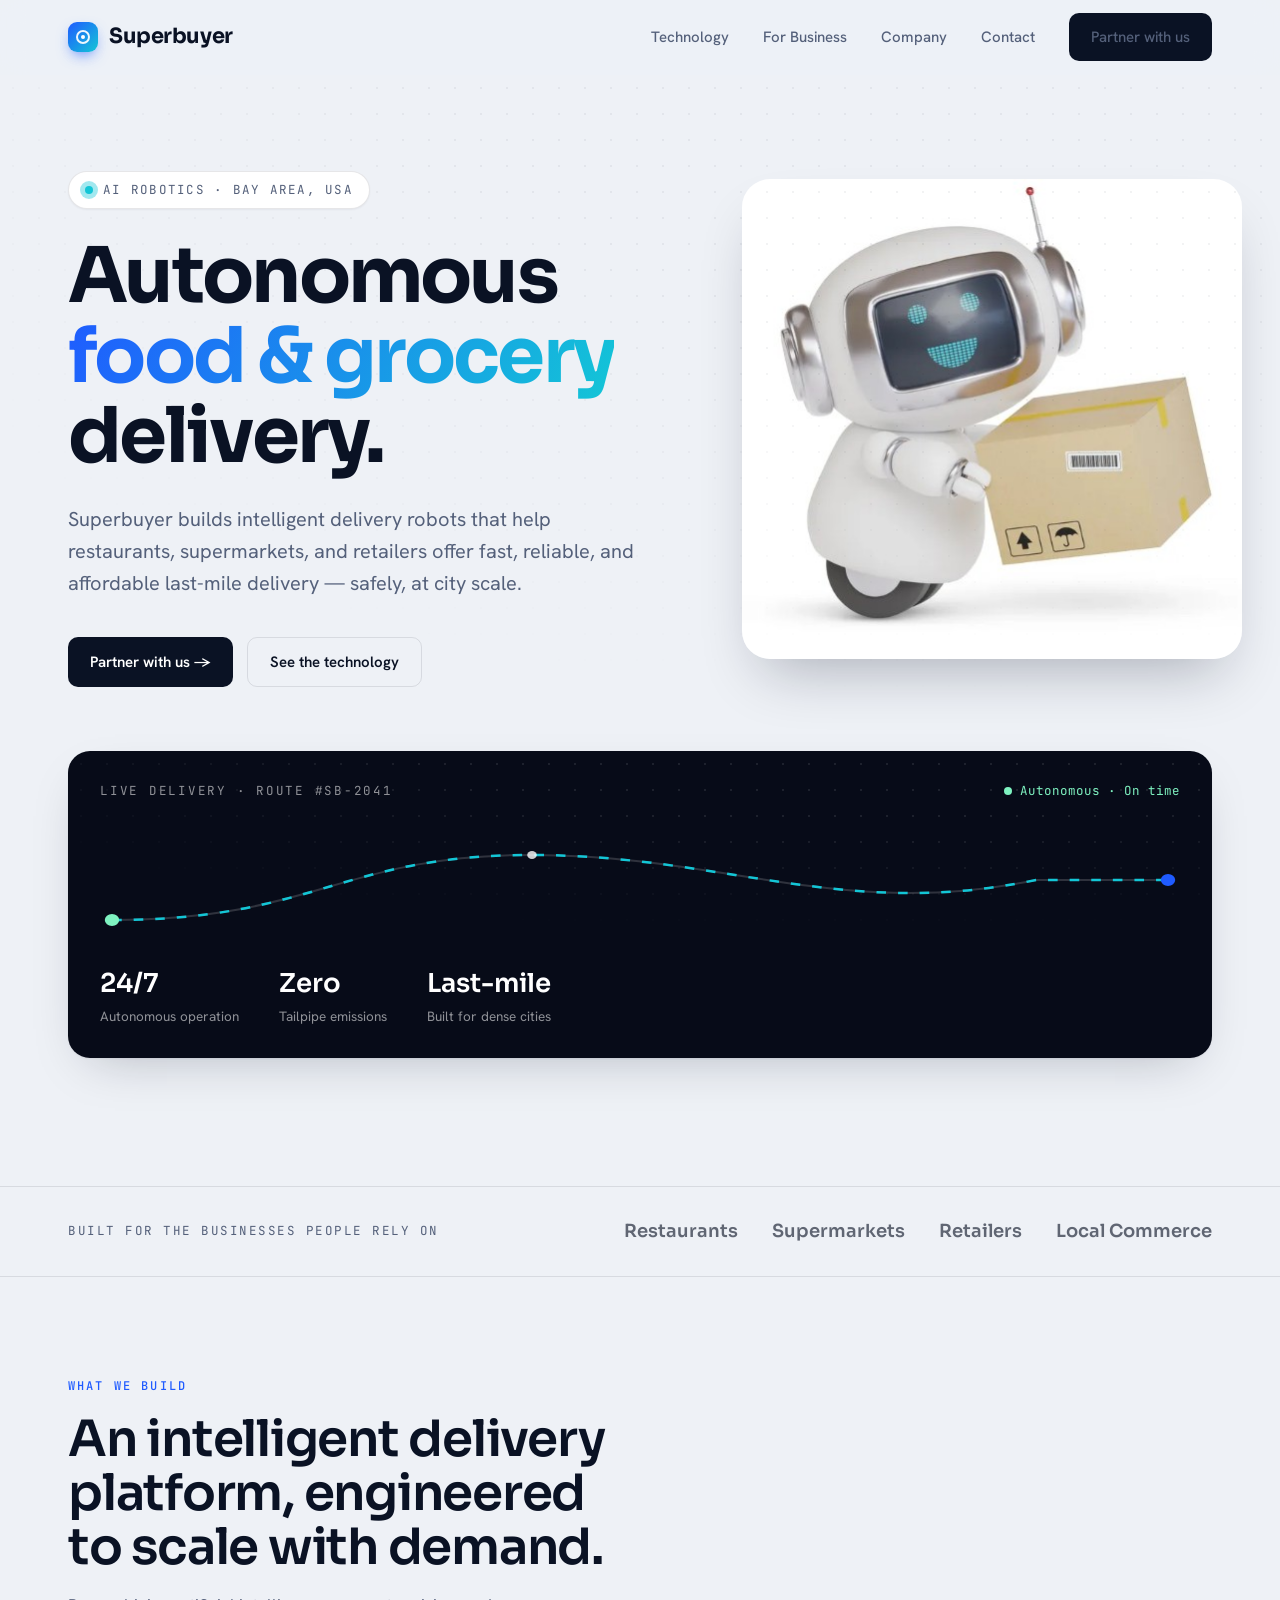
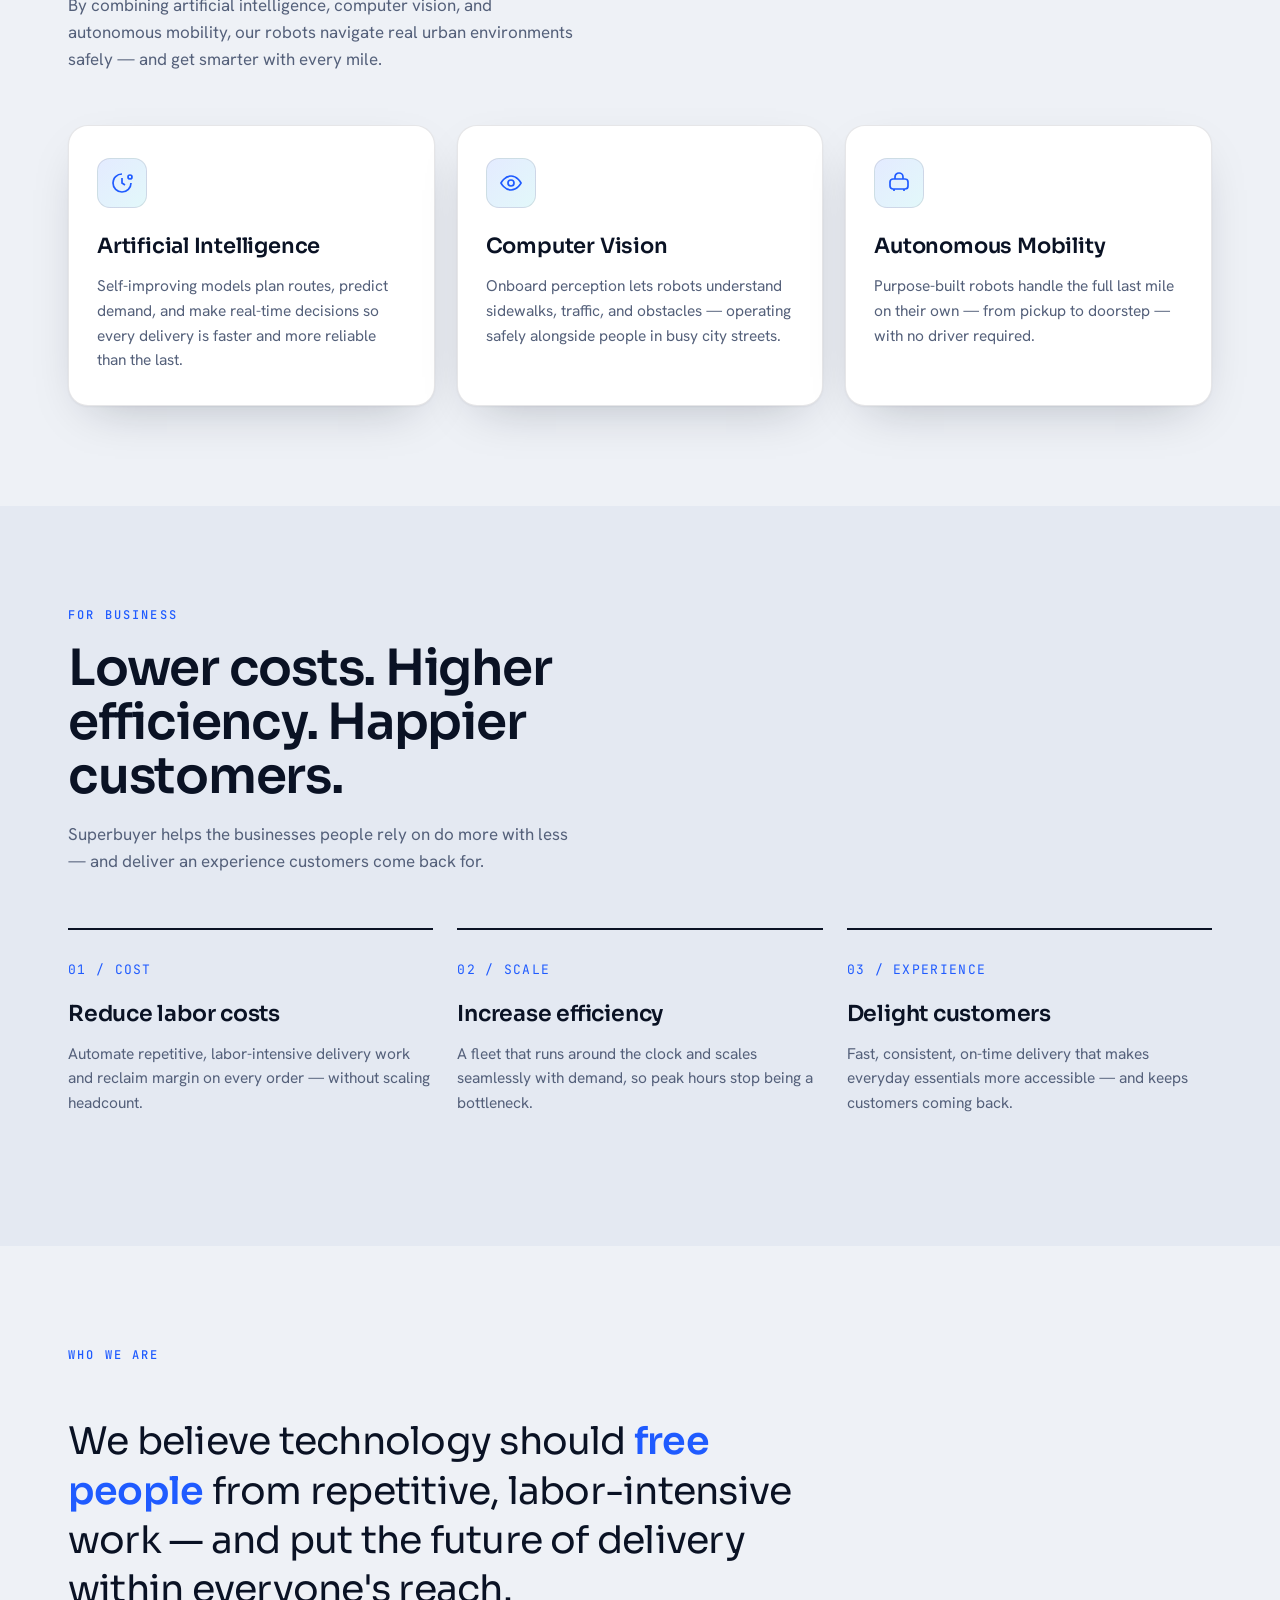
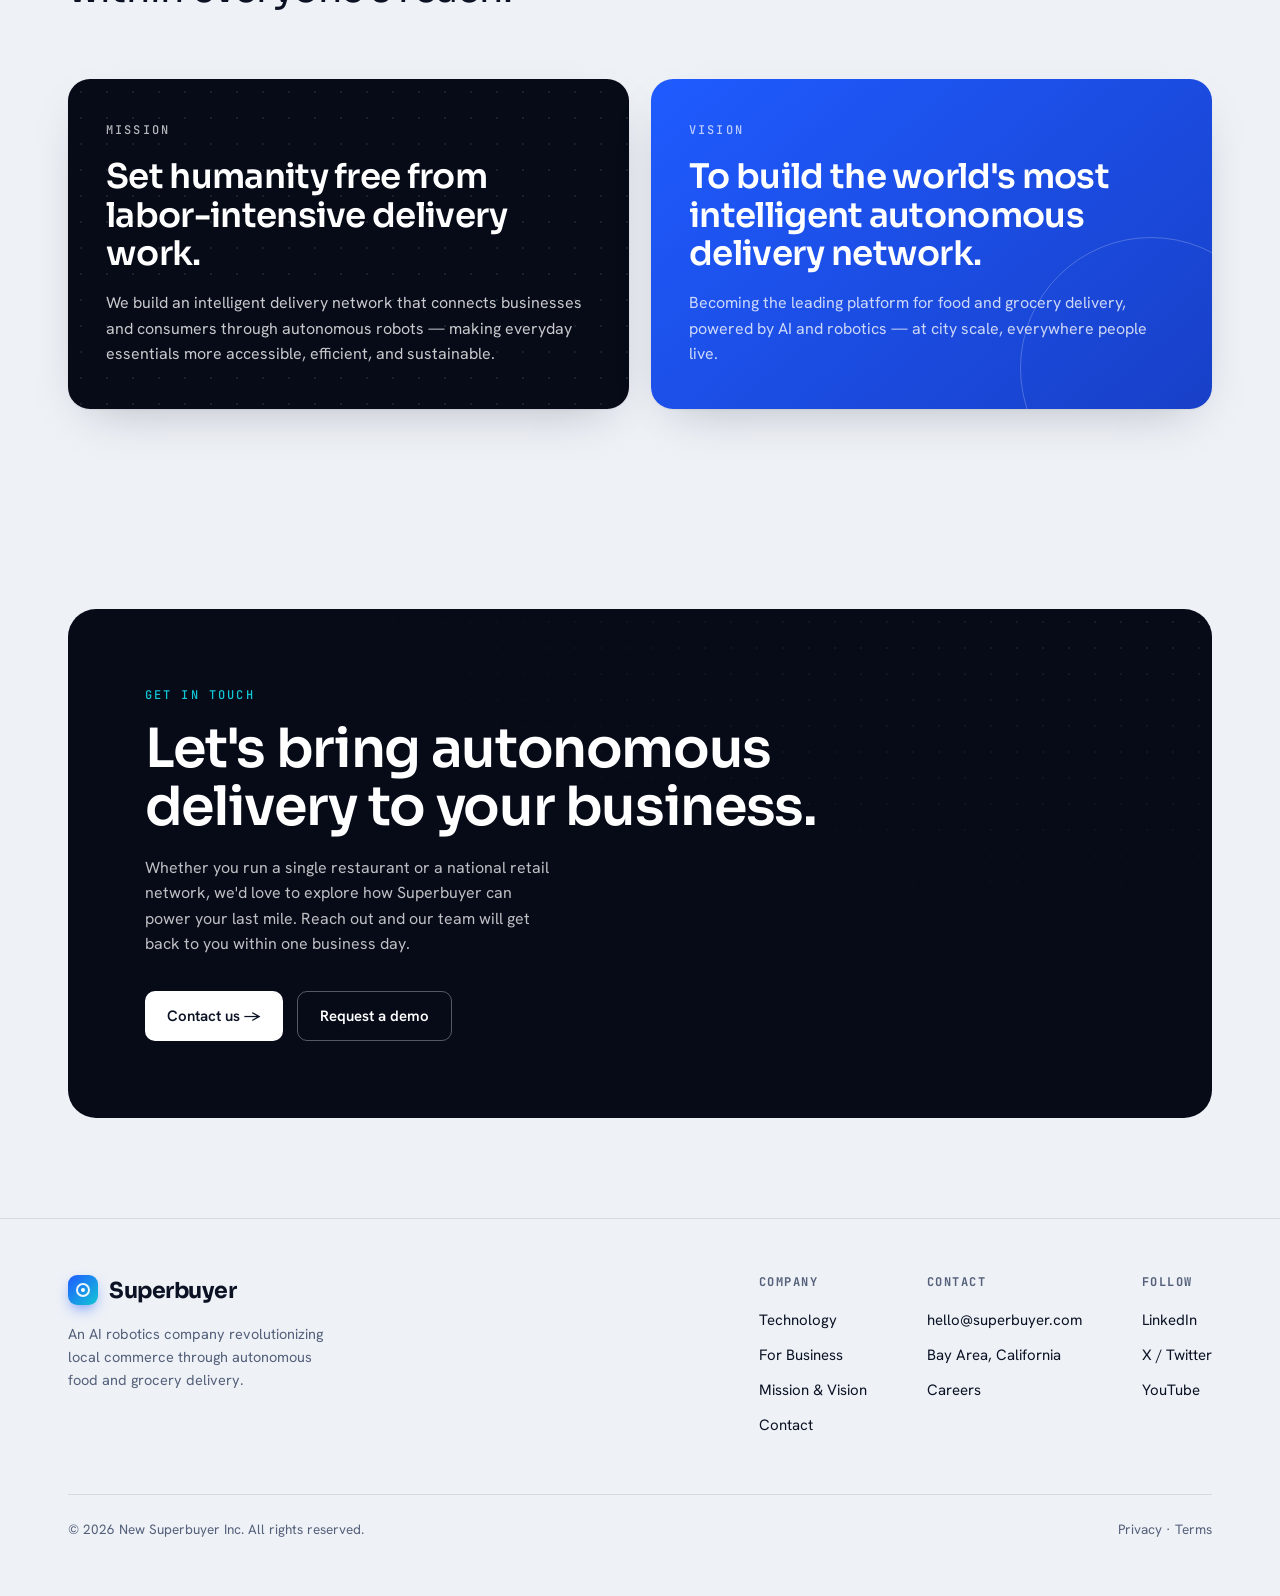
==== index.html @ 4471d2f5 "Initial commit: Superbuyer company website" ====
<!DOCTYPE html>
<html lang="en">
<head>
<meta charset="UTF-8" />
<meta name="viewport" content="width=device-width, initial-scale=1.0" />
<title>Superbuyer — Autonomous Food & Grocery Delivery, Powered by AI Robotics</title>
<meta name="description" content="Superbuyer is an AI robotics company revolutionizing local commerce through autonomous food and grocery delivery. We build intelligent delivery robots for restaurants, supermarkets, and retailers." />
<link rel="preconnect" href="https://fonts.googleapis.com" />
<link rel="preconnect" href="https://fonts.gstatic.com" crossorigin />
<link href="https://fonts.googleapis.com/css2?family=Sora:wght@400;500;600;700;800&family=Hanken+Grotesk:wght@400;500;600;700&family=JetBrains+Mono:wght@400;500;600&display=swap" rel="stylesheet" />
<link rel="stylesheet" href="styles.css" />
</head>
<body>

<nav id="nav">
  <div class="wrap nav-in">
    <a href="index.html" class="brand"><span class="logo"></span>Superbuyer</a>
    <div class="nav-links">
      <a href="#technology">Technology</a>
      <a href="#value">For Business</a>
      <a href="#company">Company</a>
      <a href="contact.html">Contact</a>
      <a href="contact.html" class="btn">Partner with us</a>
    </div>
  </div>
</nav>

<header>
  <!-- Hero image. Swap the file in images/ to change it. -->
  <div class="hero-robot">
    <img src="images/robot.jpg" alt="Superbuyer autonomous delivery robot carrying a package" />
  </div>
  <div class="dotgrid"></div>
  <div class="wrap">
    <div class="hero-copy">
    <div class="eyebrow reveal"><span class="pulse"></span><span class="t">AI ROBOTICS · BAY AREA, USA</span></div>
    <h1 class="reveal">Autonomous <span class="grad">food &amp; grocery</span> delivery.</h1>
    <p class="lead reveal">Superbuyer builds intelligent delivery robots that help restaurants, supermarkets, and retailers offer fast, reliable, and affordable last-mile delivery — safely, at city scale.</p>
    <div class="hero-cta reveal">
      <a href="contact.html" class="btn">Partner with us →</a>
      <a href="#technology" class="btn ghost">See the technology</a>
    </div>
    </div><!-- /hero-copy -->

    <div class="route reveal">
      <div class="dotgrid"></div>
      <div class="route-top">
        <span class="mono">Live delivery · Route #SB-2041</span>
        <span class="live">Autonomous · On time</span>
      </div>
      <div class="path">
        <svg viewBox="0 0 900 120" preserveAspectRatio="none">
          <path d="M10,95 C180,95 200,30 360,30 S620,95 780,55 L890,55" fill="none" stroke="rgba(255,255,255,.16)" stroke-width="2"/>
          <path class="moving" d="M10,95 C180,95 200,30 360,30 S620,95 780,55 L890,55" fill="none" stroke="#13c6d6" stroke-width="2.5"/>
          <circle cx="10" cy="95" r="6" fill="#7ef2c0"/>
          <circle cx="890" cy="55" r="6" fill="#1f5bff"/>
          <circle cx="360" cy="30" r="4" fill="#fff" opacity=".8"/>
        </svg>
      </div>
      <div class="route-foot">
        <div><div class="k">24/7</div><div class="v">Autonomous operation</div></div>
        <div><div class="k">Zero</div><div class="v">Tailpipe emissions</div></div>
        <div><div class="k">Last-mile</div><div class="v">Built for dense cities</div></div>
      </div>
    </div>
  </div>
</header>

<div class="strip">
  <div class="wrap">
    <p>Built for the businesses people rely on</p>
    <div class="who">
      <span>Restaurants</span>
      <span>Supermarkets</span>
      <span>Retailers</span>
      <span>Local Commerce</span>
    </div>
  </div>
</div>

<section id="technology">
  <div class="wrap">
    <div class="sec-head reveal">
      <div class="tag">What we build</div>
      <h2 class="sec-title">An intelligent delivery platform, engineered to scale with demand.</h2>
      <p class="sec-note">By combining artificial intelligence, computer vision, and autonomous mobility, our robots navigate real urban environments safely — and get smarter with every mile.</p>
    </div>
    <div class="cards">
      <div class="card reveal">
        <div class="ic"><svg viewBox="0 0 24 24"><path d="M12 3a9 9 0 1 0 9 9"/><path d="M12 7v5l3 2"/><circle cx="20" cy="6" r="2"/></svg></div>
        <h3>Artificial Intelligence</h3>
        <p>Self-improving models plan routes, predict demand, and make real-time decisions so every delivery is faster and more reliable than the last.</p>
      </div>
      <div class="card reveal">
        <div class="ic"><svg viewBox="0 0 24 24"><path d="M2 12s3.5-7 10-7 10 7 10 7-3.5 7-10 7S2 12 2 12Z"/><circle cx="12" cy="12" r="3"/></svg></div>
        <h3>Computer Vision</h3>
        <p>Onboard perception lets robots understand sidewalks, traffic, and obstacles — operating safely alongside people in busy city streets.</p>
      </div>
      <div class="card reveal">
        <div class="ic"><svg viewBox="0 0 24 24"><rect x="3" y="8" width="18" height="10" rx="3"/><path d="M7 18v2M17 18v2M8 8V6a4 4 0 0 1 8 0v2"/></svg></div>
        <h3>Autonomous Mobility</h3>
        <p>Purpose-built robots handle the full last mile on their own — from pickup to doorstep — with no driver required.</p>
      </div>
    </div>
  </div>
</section>

<section id="value">
  <div class="wrap">
    <div class="sec-head reveal">
      <div class="tag">For business</div>
      <h2 class="sec-title">Lower costs. Higher efficiency. Happier customers.</h2>
      <p class="sec-note">Superbuyer helps the businesses people rely on do more with less — and deliver an experience customers come back for.</p>
    </div>
    <div class="vgrid">
      <div class="vitem reveal">
        <div class="n">01 / COST</div>
        <h4>Reduce labor costs</h4>
        <p>Automate repetitive, labor-intensive delivery work and reclaim margin on every order — without scaling headcount.</p>
      </div>
      <div class="vitem reveal">
        <div class="n">02 / SCALE</div>
        <h4>Increase efficiency</h4>
        <p>A fleet that runs around the clock and scales seamlessly with demand, so peak hours stop being a bottleneck.</p>
      </div>
      <div class="vitem reveal">
        <div class="n">03 / EXPERIENCE</div>
        <h4>Delight customers</h4>
        <p>Fast, consistent, on-time delivery that makes everyday essentials more accessible — and keeps customers coming back.</p>
      </div>
    </div>
  </div>
</section>

<section id="company">
  <div class="wrap">
    <div class="sec-head reveal">
      <div class="tag">Who we are</div>
    </div>
    <p class="about-quote reveal" style="max-width:26ch;margin-bottom:64px">We believe technology should <b>free people</b> from repetitive, labor-intensive work — and put the future of delivery within everyone's reach.</p>

    <div class="mv">
      <div class="mv-card mv-mission reveal">
        <div class="dotgrid"></div>
        <div class="tag">Mission</div>
        <h3>Set humanity free from labor-intensive delivery work.</h3>
        <p>We build an intelligent delivery network that connects businesses and consumers through autonomous robots — making everyday essentials more accessible, efficient, and sustainable.</p>
      </div>
      <div class="mv-card mv-vision reveal">
        <div class="tag">Vision</div>
        <h3>To build the world's most intelligent autonomous delivery network.</h3>
        <p>Becoming the leading platform for food and grocery delivery, powered by AI and robotics — at city scale, everywhere people live.</p>
      </div>
    </div>
  </div>
</section>

<section id="contact-cta">
  <div class="wrap">
    <div class="cta reveal">
      <div class="dotgrid"></div>
      <div class="tag">Get in touch</div>
      <h2>Let's bring autonomous delivery to your business.</h2>
      <p>Whether you run a single restaurant or a national retail network, we'd love to explore how Superbuyer can power your last mile. Reach out and our team will get back to you within one business day.</p>
      <div class="row">
        <a href="contact.html" class="btn">Contact us →</a>
        <a href="contact.html" class="btn ghost">Request a demo</a>
      </div>
    </div>
  </div>
</section>

<footer>
  <div class="wrap">
    <div class="foot">
      <div>
        <a href="index.html" class="brand"><span class="logo"></span>Superbuyer</a>
        <p class="blurb">An AI robotics company revolutionizing local commerce through autonomous food and grocery delivery.</p>
      </div>
      <div class="foot-cols">
        <div class="foot-col">
          <h5>Company</h5>
          <a href="#technology">Technology</a>
          <a href="#value">For Business</a>
          <a href="#company">Mission &amp; Vision</a>
          <a href="contact.html">Contact</a>
        </div>
        <div class="foot-col">
          <h5>Contact</h5>
          <a href="mailto:hello@superbuyer.com">hello@superbuyer.com</a>
          <a href="contact.html">Bay Area, California</a>
          <a href="contact.html">Careers</a>
        </div>
        <div class="foot-col">
          <h5>Follow</h5>
          <a href="#">LinkedIn</a>
          <a href="#">X / Twitter</a>
          <a href="#">YouTube</a>
        </div>
      </div>
    </div>
    <div class="copyright">
      <span>© 2026 New Superbuyer Inc. All rights reserved.</span>
      <span>Privacy · Terms</span>
    </div>
  </div>
</footer>

<script>
  const nav=document.getElementById('nav');
  addEventListener('scroll',()=>nav.classList.toggle('scrolled',scrollY>10));
  const io=new IntersectionObserver((es)=>{
    es.forEach((e)=>{
      if(e.isIntersecting){
        const sibs=[...e.target.parentElement.children].filter(c=>c.classList.contains('reveal'));
        e.target.style.transitionDelay=(Math.max(0,sibs.indexOf(e.target))*70)+'ms';
        e.target.classList.add('in');io.unobserve(e.target);
      }
    });
  },{threshold:.12});
  document.querySelectorAll('.reveal').forEach(el=>io.observe(el));
</script>
</body>
</html>
---- styles.css ----
:root{
  --bg:#eef1f6;
  --bg-2:#e4e9f2;
  --ink:#0a1224;
  --ink-soft:#54607a;
  --card:#ffffff;
  --accent:#1f5bff;       /* electric blue */
  --accent-2:#13c6d6;     /* cyan */
  --night:#070b18;
  --line:rgba(10,18,36,.10);
  --line-2:rgba(10,18,36,.06);
  --shadow:0 1px 2px rgba(10,18,36,.05), 0 18px 50px -22px rgba(10,18,36,.28);
}
*{box-sizing:border-box;margin:0;padding:0}
html{scroll-behavior:smooth}
body{
  font-family:"Hanken Grotesk",system-ui,sans-serif;
  background:var(--bg);color:var(--ink);line-height:1.6;
  -webkit-font-smoothing:antialiased;overflow-x:hidden;
}
.wrap{max-width:1200px;margin:0 auto;padding:0 28px;position:relative;z-index:2}
.display{font-family:"Sora",sans-serif}
.mono{font-family:"JetBrains Mono",monospace}
.tag{
  font-family:"JetBrains Mono",monospace;font-size:12px;font-weight:500;
  letter-spacing:.18em;text-transform:uppercase;color:var(--accent);
}

/* dot-grid background utility */
.dotgrid{
  background-image:radial-gradient(rgba(10,18,36,.10) 1px,transparent 1px);
  background-size:26px 26px;
}

/* ---------- NAV ---------- */
nav{position:sticky;top:0;z-index:50;backdrop-filter:saturate(150%) blur(12px);
  background:rgba(238,241,246,.78);border-bottom:1px solid transparent;transition:border-color .3s}
nav.scrolled{border-color:var(--line)}
.nav-in{display:flex;align-items:center;justify-content:space-between;height:74px}
.brand{font-family:"Sora",sans-serif;font-weight:700;font-size:21px;letter-spacing:-.02em;display:flex;align-items:center;gap:11px;color:var(--ink);text-decoration:none}
.logo{width:30px;height:30px;border-radius:9px;background:linear-gradient(135deg,var(--accent),var(--accent-2));position:relative;box-shadow:0 6px 16px -6px var(--accent)}
.logo::before{content:"";position:absolute;inset:8px;border:2px solid #fff;border-radius:50%;opacity:.92}
.logo::after{content:"";position:absolute;left:50%;top:50%;width:4px;height:4px;background:#fff;border-radius:50%;transform:translate(-50%,-50%)}
.nav-links{display:flex;gap:34px;align-items:center}
.nav-links a{color:var(--ink-soft);text-decoration:none;font-size:15px;font-weight:500;transition:color .2s}
.nav-links a:hover{color:var(--ink)}
.nav-links a.active{color:var(--ink)}
.btn{display:inline-flex;align-items:center;gap:8px;background:var(--ink);color:#fff;
  padding:12px 22px;border-radius:10px;font-weight:600;font-size:15px;text-decoration:none;
  transition:transform .2s,background .2s,box-shadow .2s;border:none;cursor:pointer;font-family:"Hanken Grotesk",sans-serif}
.btn:hover{transform:translateY(-2px);background:var(--accent);box-shadow:0 14px 30px -10px var(--accent)}
.btn.ghost{background:transparent;color:var(--ink);border:1px solid var(--line)}
.btn.ghost:hover{background:var(--ink);color:#fff;box-shadow:none}
@media(max-width:780px){.nav-links a:not(.btn){display:none}}

/* ---------- HERO ---------- */
header{position:relative;padding:96px 0 80px;overflow:hidden}
header .dotgrid{position:absolute;inset:0;z-index:1;opacity:.5;
  -webkit-mask-image:radial-gradient(120% 80% at 70% 0%,#000 30%,transparent 75%);
  mask-image:radial-gradient(120% 80% at 70% 0%,#000 30%,transparent 75%)}

/* delivery-robot hero illustration */
.hero-robot{position:absolute;right:max(12px,3vw);top:104px;width:min(46vw,500px);z-index:0;
  animation:bob 5.5s ease-in-out infinite}
.hero-robot::before{content:"";position:absolute;inset:-12% -10% -6% -10%;z-index:-1;border-radius:50%;
  background:radial-gradient(closest-side, rgba(31,91,255,.18), rgba(19,198,214,.10) 55%, transparent 72%)}
.hero-robot img,.hero-robot svg{width:100%;height:auto;display:block}
.hero-robot img{border-radius:28px;box-shadow:0 30px 60px -22px rgba(10,18,36,.30)}
@keyframes bob{0%,100%{transform:translateY(0)}50%{transform:translateY(-14px)}}
.hr-bag{animation:bob 4.2s ease-in-out infinite}
.hr-beacon{transform-origin:center;animation:beacon 1.6s ease-in-out infinite}
@keyframes beacon{0%,100%{opacity:1}50%{opacity:.35}}
.hr-scan{animation:scan 2.6s ease-out infinite}
.hr-scan2{animation:scan 2.6s ease-out .5s infinite}
.hr-scan3{animation:scan 2.6s ease-out 1s infinite}
@keyframes scan{0%{opacity:0}30%{opacity:.9}100%{opacity:0}}
@media(max-width:980px){.hero-robot{display:none}}
@media(prefers-reduced-motion:reduce){.hero-robot,.hr-bag,.hr-beacon,.hr-scan,.hr-scan2,.hr-scan3{animation:none}}
.eyebrow{display:inline-flex;align-items:center;gap:10px;background:var(--card);
  border:1px solid var(--line);padding:8px 16px;border-radius:100px;box-shadow:var(--shadow)}
.eyebrow .pulse{width:8px;height:8px;border-radius:50%;background:var(--accent-2);position:relative}
.eyebrow .pulse::after{content:"";position:absolute;inset:-5px;border-radius:50%;background:var(--accent-2);opacity:.4;animation:ping 1.8s ease-out infinite}
@keyframes ping{to{transform:scale(2.8);opacity:0}}
.eyebrow span.t{font-family:"JetBrains Mono",monospace;font-size:12.5px;letter-spacing:.1em;color:var(--ink-soft)}
.hero-copy{position:relative;z-index:2;max-width:600px}
@media(max-width:1180px) and (min-width:981px){.hero-copy{max-width:50%}}
h1{font-family:"Sora",sans-serif;font-weight:700;font-size:clamp(40px,6vw,78px);
  line-height:1.04;letter-spacing:-.035em;margin:28px 0 0}
h1 .grad{background:linear-gradient(120deg,var(--accent),var(--accent-2));-webkit-background-clip:text;background-clip:text;color:transparent}
.lead{font-size:clamp(17px,2vw,20px);color:var(--ink-soft);max-width:54ch;margin-top:26px}
.hero-cta{display:flex;gap:14px;margin-top:38px;flex-wrap:wrap}

/* route motif card */
.route{margin-top:64px;background:var(--night);border-radius:22px;padding:30px 32px;color:#fff;
  position:relative;overflow:hidden;box-shadow:var(--shadow)}
.route .dotgrid{position:absolute;inset:0;opacity:.18;background-image:radial-gradient(rgba(255,255,255,.5) 1px,transparent 1px)}
.route-top{display:flex;justify-content:space-between;align-items:center;position:relative;flex-wrap:wrap;gap:12px}
.route-top .mono{font-size:12.5px;letter-spacing:.14em;color:rgba(255,255,255,.55);text-transform:uppercase}
.route-top .live{display:inline-flex;align-items:center;gap:8px;font-family:"JetBrains Mono",monospace;font-size:12.5px;color:#7ef2c0}
.route-top .live::before{content:"";width:8px;height:8px;border-radius:50%;background:#7ef2c0;box-shadow:0 0 0 0 rgba(126,242,192,.6);animation:beat 1.6s infinite}
@keyframes beat{70%{box-shadow:0 0 0 8px rgba(126,242,192,0)}100%{box-shadow:0 0 0 0 rgba(126,242,192,0)}}
.path{position:relative;height:120px;margin-top:24px}
.path svg{width:100%;height:100%;overflow:visible}
.path .moving{stroke-dasharray:8 10;animation:dash 2.2s linear infinite}
@keyframes dash{to{stroke-dashoffset:-36}}
.route-foot{display:flex;gap:40px;margin-top:18px;position:relative;flex-wrap:wrap}
.route-foot div .k{font-family:"Sora";font-weight:600;font-size:26px}
.route-foot div .v{font-size:13.5px;color:rgba(255,255,255,.55);margin-top:2px}

/* ---------- LOGO STRIP ---------- */
.strip{padding:30px 0;border-top:1px solid var(--line);border-bottom:1px solid var(--line);margin-top:48px}
.strip .wrap{display:flex;align-items:center;gap:30px;flex-wrap:wrap;justify-content:space-between}
.strip p{font-family:"JetBrains Mono",monospace;font-size:12.5px;letter-spacing:.12em;text-transform:uppercase;color:var(--ink-soft);white-space:nowrap}
.strip .who{display:flex;gap:34px;flex-wrap:wrap}
.strip .who span{font-family:"Sora";font-weight:600;font-size:18px;color:var(--ink);opacity:.62}

/* ---------- SECTION ---------- */
section{padding:100px 0}
.sec-head{margin-bottom:52px;max-width:60ch}
.sec-title{font-family:"Sora";font-weight:600;font-size:clamp(30px,4.4vw,50px);line-height:1.08;letter-spacing:-.025em;margin-top:16px}
.sec-note{color:var(--ink-soft);font-size:17px;margin-top:18px;max-width:52ch}

/* feature cards */
.cards{display:grid;grid-template-columns:repeat(3,1fr);gap:22px}
.card{background:var(--card);border:1px solid var(--line);border-radius:20px;padding:32px 28px;
  box-shadow:var(--shadow);transition:transform .3s,box-shadow .3s;position:relative;overflow:hidden}
.card:hover{transform:translateY(-6px);box-shadow:0 28px 60px -22px rgba(31,91,255,.35)}
.card .ic{width:50px;height:50px;border-radius:13px;display:grid;place-items:center;
  background:linear-gradient(135deg,rgba(31,91,255,.12),rgba(19,198,214,.12));border:1px solid var(--line)}
.card .ic svg{width:24px;height:24px;stroke:var(--accent);fill:none;stroke-width:1.7}
.card h3{font-family:"Sora";font-weight:600;font-size:21px;margin:22px 0 10px;letter-spacing:-.01em}
.card p{color:var(--ink-soft);font-size:15.5px}
@media(max-width:860px){.cards{grid-template-columns:1fr}}

/* value / benefits band */
#value{background:var(--bg-2)}
.vgrid{display:grid;grid-template-columns:repeat(3,1fr);gap:24px;margin-top:8px}
.vitem{padding:30px 0;border-top:2px solid var(--ink)}
.vitem .n{font-family:"JetBrains Mono",monospace;font-size:13px;color:var(--accent);letter-spacing:.1em}
.vitem h4{font-family:"Sora";font-weight:600;font-size:22px;margin:16px 0 10px;letter-spacing:-.01em}
.vitem p{color:var(--ink-soft);font-size:15.5px}
@media(max-width:860px){.vgrid{grid-template-columns:1fr}}

/* mission / vision split */
.mv{display:grid;grid-template-columns:1fr 1fr;gap:22px}
.mv-card{border-radius:22px;padding:42px 38px;position:relative;overflow:hidden;box-shadow:var(--shadow)}
.mv-mission{background:var(--night);color:#fff}
.mv-mission .dotgrid{position:absolute;inset:0;opacity:.16;background-image:radial-gradient(rgba(255,255,255,.5) 1px,transparent 1px)}
.mv-vision{background:linear-gradient(140deg,var(--accent),#1840c8);color:#fff}
.mv-vision::after{content:"";position:absolute;right:-70px;bottom:-90px;width:260px;height:260px;border-radius:50%;border:1px solid rgba(255,255,255,.22)}
.mv-card .tag{color:rgba(255,255,255,.7)}
.mv-card h3{font-family:"Sora";font-weight:600;font-size:clamp(26px,3vw,34px);line-height:1.14;letter-spacing:-.02em;margin-top:18px;position:relative}
.mv-card p{color:rgba(255,255,255,.78);margin-top:16px;font-size:16px;position:relative}
@media(max-width:780px){.mv{grid-template-columns:1fr}}

/* about statement */
.about{display:grid;grid-template-columns:1fr;gap:0;max-width:30ch}
.about-quote{font-family:"Sora";font-weight:400;font-size:clamp(24px,3.2vw,38px);line-height:1.3;letter-spacing:-.02em;max-width:24ch}
.about-quote b{color:var(--accent);font-weight:600}

/* CTA */
#contact{padding-bottom:120px}
.cta{background:var(--night);color:#fff;border-radius:28px;padding:clamp(40px,6vw,80px);position:relative;overflow:hidden}
.cta .dotgrid{position:absolute;inset:0;opacity:.16;background-image:radial-gradient(rgba(255,255,255,.5) 1px,transparent 1px);
  -webkit-mask-image:radial-gradient(120% 100% at 100% 0%,#000,transparent 70%);mask-image:radial-gradient(120% 100% at 100% 0%,#000,transparent 70%)}
.cta .tag{color:var(--accent-2)}
.cta h2{font-family:"Sora";font-weight:600;font-size:clamp(30px,4.6vw,54px);line-height:1.07;letter-spacing:-.025em;max-width:18ch;margin-top:16px;position:relative}
.cta p{margin-top:18px;max-width:46ch;color:rgba(255,255,255,.74);position:relative}
.cta .row{display:flex;gap:14px;margin-top:34px;flex-wrap:wrap;position:relative}
.cta .btn{background:#fff;color:var(--ink)}
.cta .btn:hover{background:var(--accent);color:#fff}
.cta .btn.ghost{background:transparent;color:#fff;border-color:rgba(255,255,255,.32)}
.cta .btn.ghost:hover{background:#fff;color:var(--ink)}

/* FOOTER */
footer{border-top:1px solid var(--line);padding:54px 0 56px}
.foot{display:flex;justify-content:space-between;gap:40px;flex-wrap:wrap}
.foot .brand{font-size:22px}
.foot .blurb{color:var(--ink-soft);font-size:14.5px;margin-top:14px;max-width:34ch}
.foot-cols{display:flex;gap:60px;flex-wrap:wrap}
.foot-col h5{font-family:"JetBrains Mono",monospace;font-size:12px;letter-spacing:.12em;text-transform:uppercase;color:var(--ink-soft);margin-bottom:16px}
.foot-col a{display:block;color:var(--ink);text-decoration:none;font-size:15px;margin-bottom:11px;transition:color .2s}
.foot-col a:hover{color:var(--accent)}
.copyright{margin-top:46px;padding-top:24px;border-top:1px solid var(--line);color:var(--ink-soft);font-size:13.5px;display:flex;justify-content:space-between;gap:14px;flex-wrap:wrap}

/* reveal */
.reveal{opacity:0;transform:translateY(26px);transition:opacity .8s cubic-bezier(.2,.7,.2,1),transform .8s cubic-bezier(.2,.7,.2,1)}
.reveal.in{opacity:1;transform:none}

/* ============ CONTACT PAGE ============ */
.page-hero{position:relative;padding:80px 0 20px;overflow:hidden}
.page-hero .dotgrid{position:absolute;inset:0;z-index:0;opacity:.5;
  -webkit-mask-image:radial-gradient(120% 90% at 60% 0%,#000 25%,transparent 72%);
  mask-image:radial-gradient(120% 90% at 60% 0%,#000 25%,transparent 72%)}
.page-hero h1{font-size:clamp(40px,6vw,72px);max-width:18ch}
.page-hero .lead{max-width:50ch}

.contact-grid{display:grid;grid-template-columns:1.05fr .95fr;gap:30px;align-items:start}
@media(max-width:880px){.contact-grid{grid-template-columns:1fr}}

/* info column */
.info-list{display:flex;flex-direction:column;gap:16px}
.info-item{display:flex;gap:18px;align-items:flex-start;background:var(--card);border:1px solid var(--line);
  border-radius:18px;padding:24px 26px;box-shadow:var(--shadow);transition:transform .25s,box-shadow .25s}
.info-item:hover{transform:translateY(-3px);box-shadow:0 22px 50px -24px rgba(31,91,255,.3)}
.info-item .ic{flex:none;width:46px;height:46px;border-radius:12px;display:grid;place-items:center;
  background:linear-gradient(135deg,rgba(31,91,255,.12),rgba(19,198,214,.12));border:1px solid var(--line)}
.info-item .ic svg{width:22px;height:22px;stroke:var(--accent);fill:none;stroke-width:1.7}
.info-item h4{font-family:"Sora";font-weight:600;font-size:13px;letter-spacing:.05em;text-transform:uppercase;color:var(--ink-soft)}
.info-item a,.info-item p{display:block;color:var(--ink);text-decoration:none;font-size:17px;font-weight:500;margin-top:5px}
.info-item a:hover{color:var(--accent)}
.info-item p span{display:block;font-weight:400;font-size:15px;color:var(--ink-soft)}

.map{margin-top:6px;border-radius:18px;overflow:hidden;border:1px solid var(--line);box-shadow:var(--shadow);
  height:220px;position:relative;background:var(--night)}
.map .dotgrid{position:absolute;inset:0;opacity:.2;background-image:radial-gradient(rgba(255,255,255,.5) 1px,transparent 1px)}
.map .pin{position:absolute;left:50%;top:48%;transform:translate(-50%,-50%);text-align:center}
.map .pin .dot{width:18px;height:18px;border-radius:50%;background:var(--accent-2);margin:0 auto;position:relative;box-shadow:0 0 0 6px rgba(19,198,214,.2)}
.map .pin .dot::after{content:"";position:absolute;inset:-6px;border-radius:50%;border:1px solid var(--accent-2);opacity:.5;animation:ping 2s ease-out infinite}
.map .pin span{display:block;margin-top:12px;font-family:"JetBrains Mono",monospace;font-size:12px;letter-spacing:.12em;color:rgba(255,255,255,.75);text-transform:uppercase}

/* form column */
.form-card{background:var(--card);border:1px solid var(--line);border-radius:22px;padding:38px 36px;box-shadow:var(--shadow)}
.form-card h3{font-family:"Sora";font-weight:600;font-size:24px;letter-spacing:-.01em}
.form-card .sub{color:var(--ink-soft);font-size:15px;margin-top:8px;margin-bottom:26px}
.field{margin-bottom:18px}
.field label{display:block;font-size:13px;font-weight:600;color:var(--ink-soft);margin-bottom:8px;letter-spacing:.02em}
.field input,.field textarea,.field select{width:100%;font-family:"Hanken Grotesk",sans-serif;font-size:15.5px;color:var(--ink);
  background:var(--bg);border:1px solid var(--line);border-radius:11px;padding:13px 15px;transition:border-color .2s,box-shadow .2s}
.field input:focus,.field textarea:focus,.field select:focus{outline:none;border-color:var(--accent);box-shadow:0 0 0 3px rgba(31,91,255,.14);background:#fff}
.field textarea{resize:vertical;min-height:120px}
.two{display:grid;grid-template-columns:1fr 1fr;gap:16px}
@media(max-width:480px){.two{grid-template-columns:1fr}}
.form-card .btn{width:100%;justify-content:center;margin-top:8px;padding:15px}
.form-note{font-size:13px;color:var(--ink-soft);margin-top:14px;text-align:center}
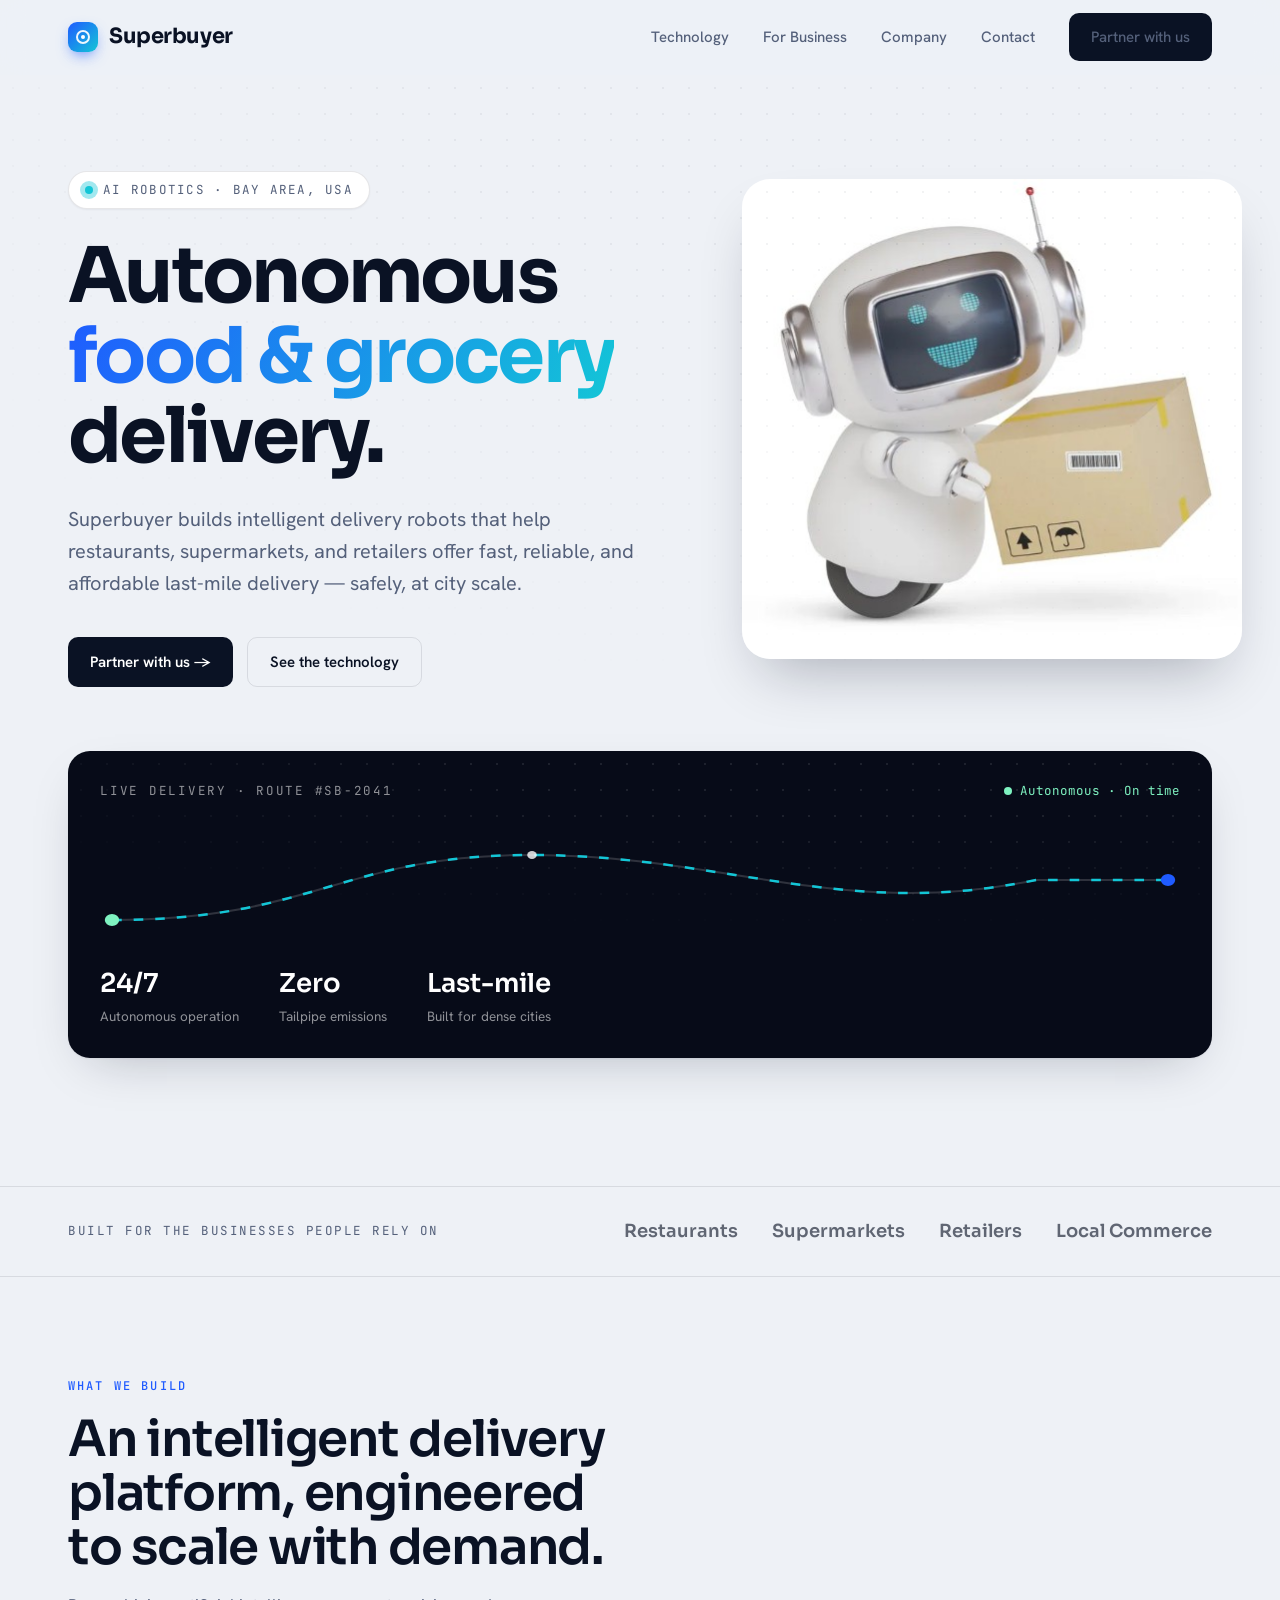
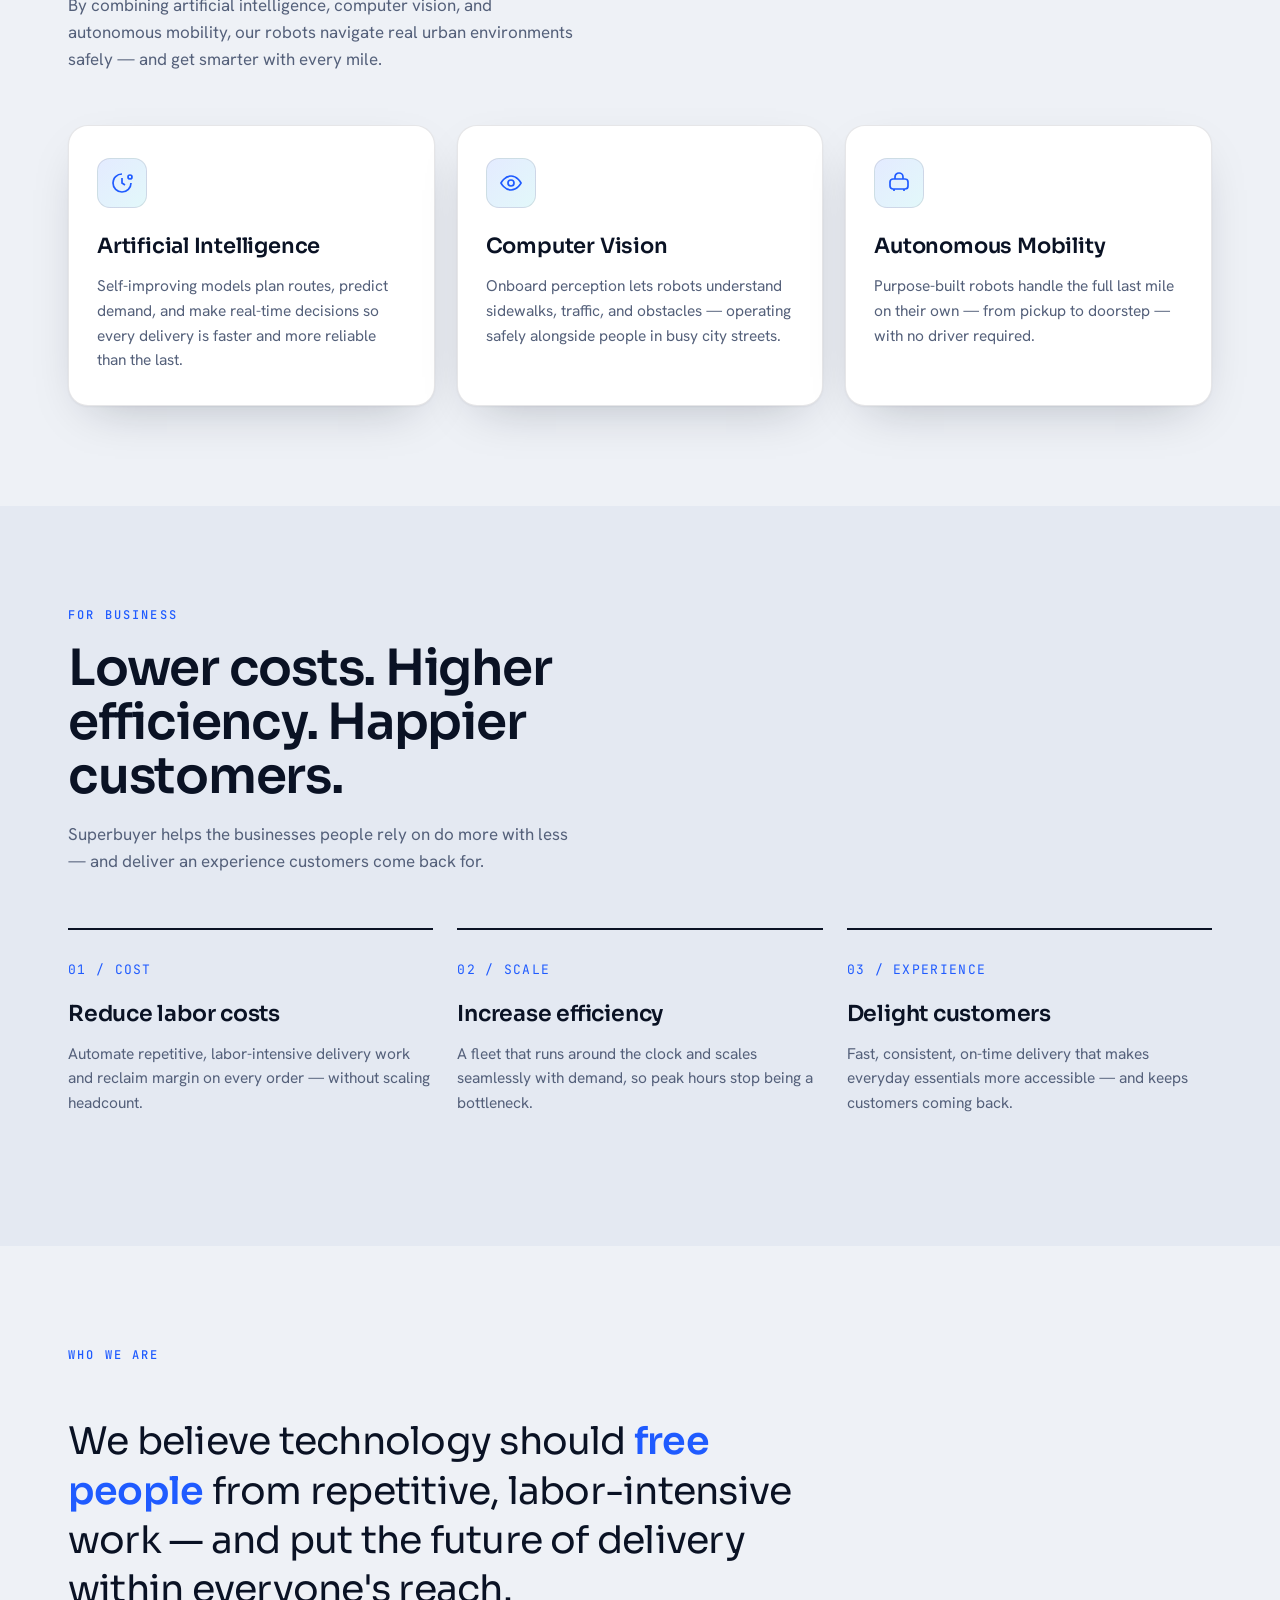
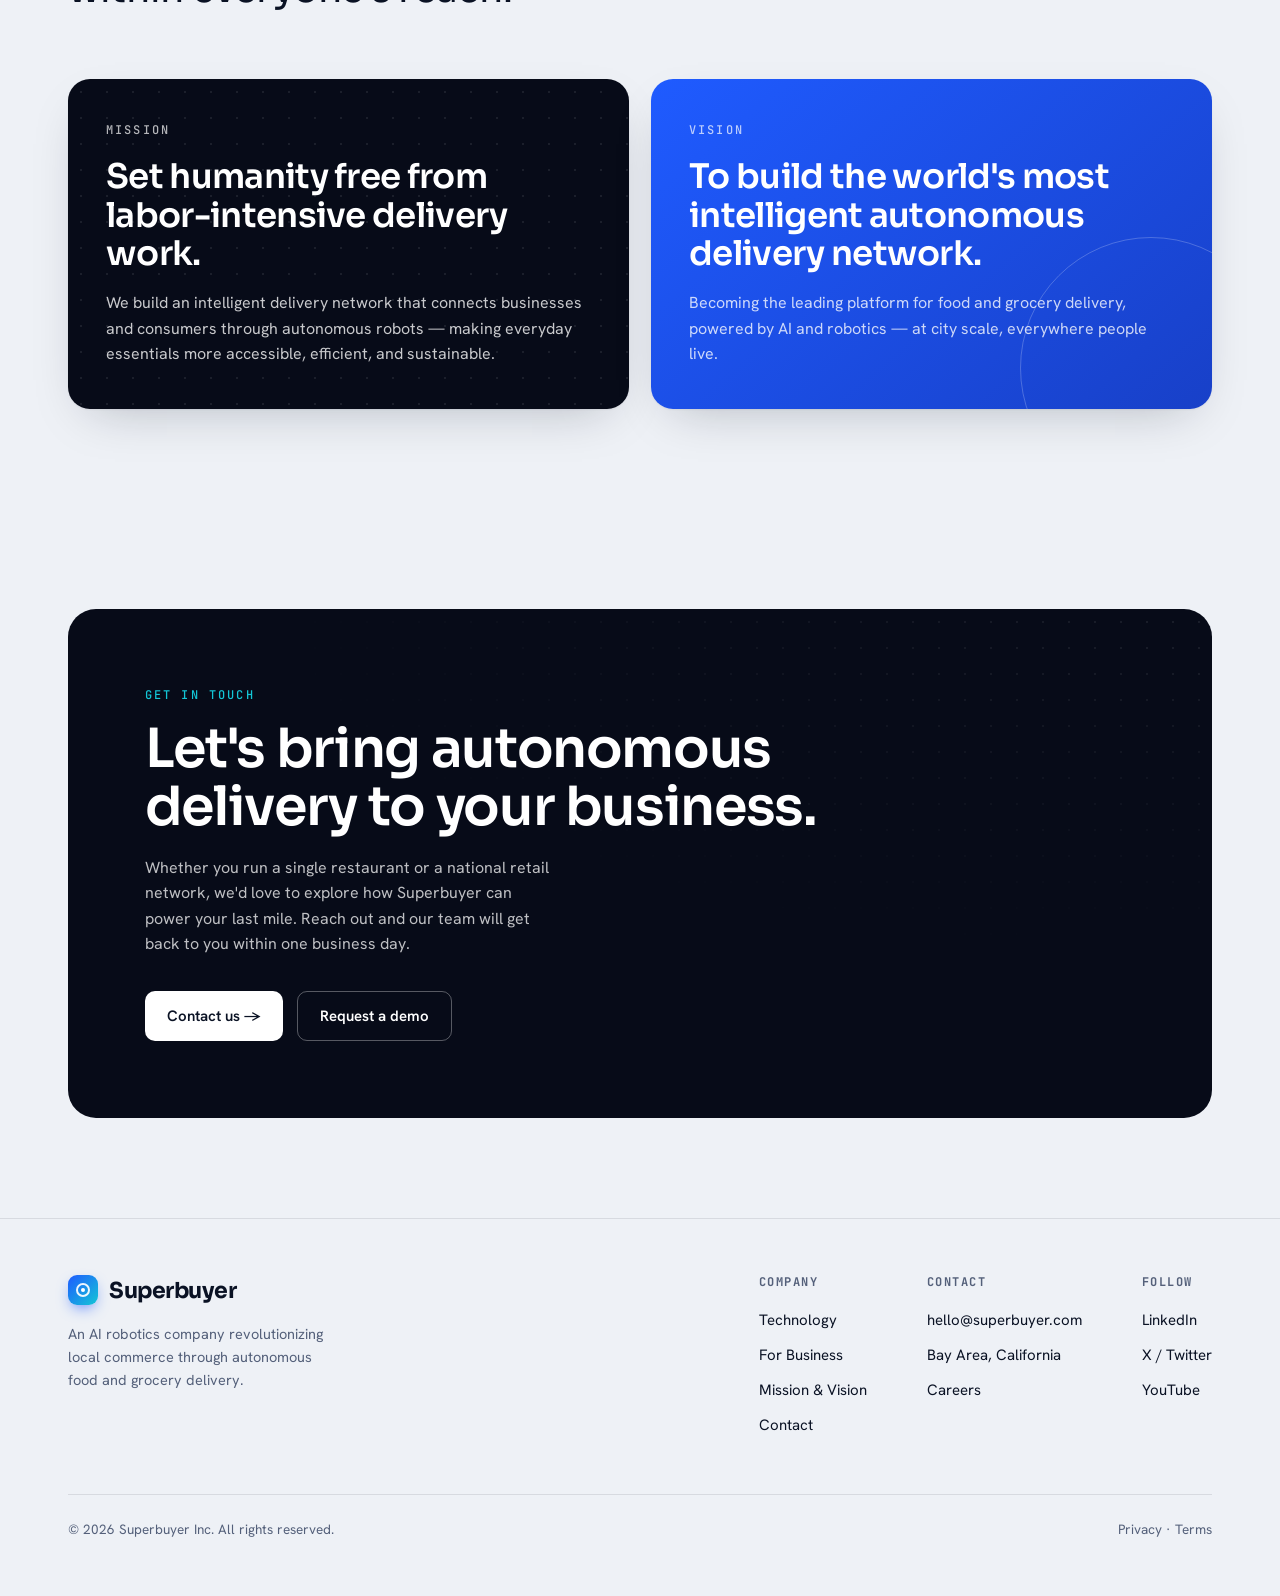
==== commit 93cec315: "Rename company to Superbuyer Inc. (drop "New")" ====
--- a/index.html
+++ b/index.html
@@ -200,7 +200,7 @@
       </div>
     </div>
     <div class="copyright">
-      <span>© 2026 New Superbuyer Inc. All rights reserved.</span>
+      <span>© 2026 Superbuyer Inc. All rights reserved.</span>
       <span>Privacy · Terms</span>
     </div>
   </div>
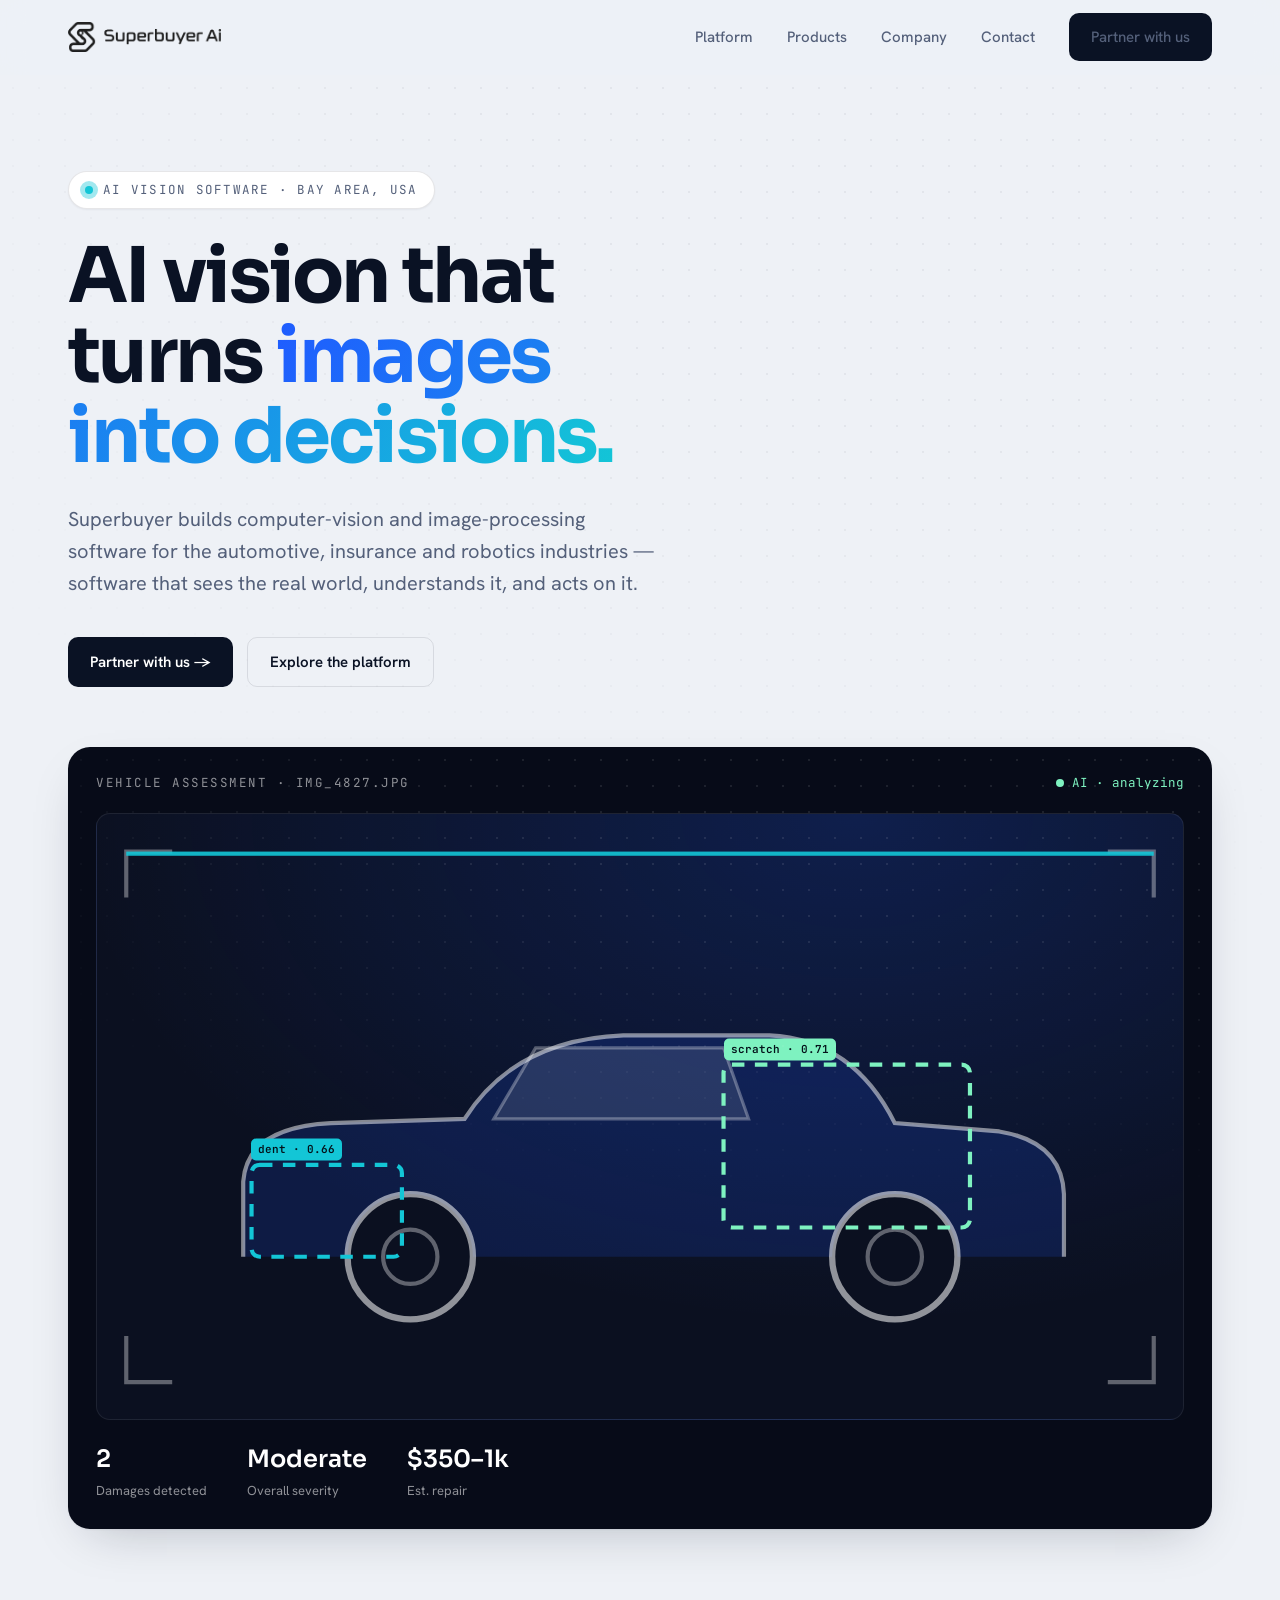
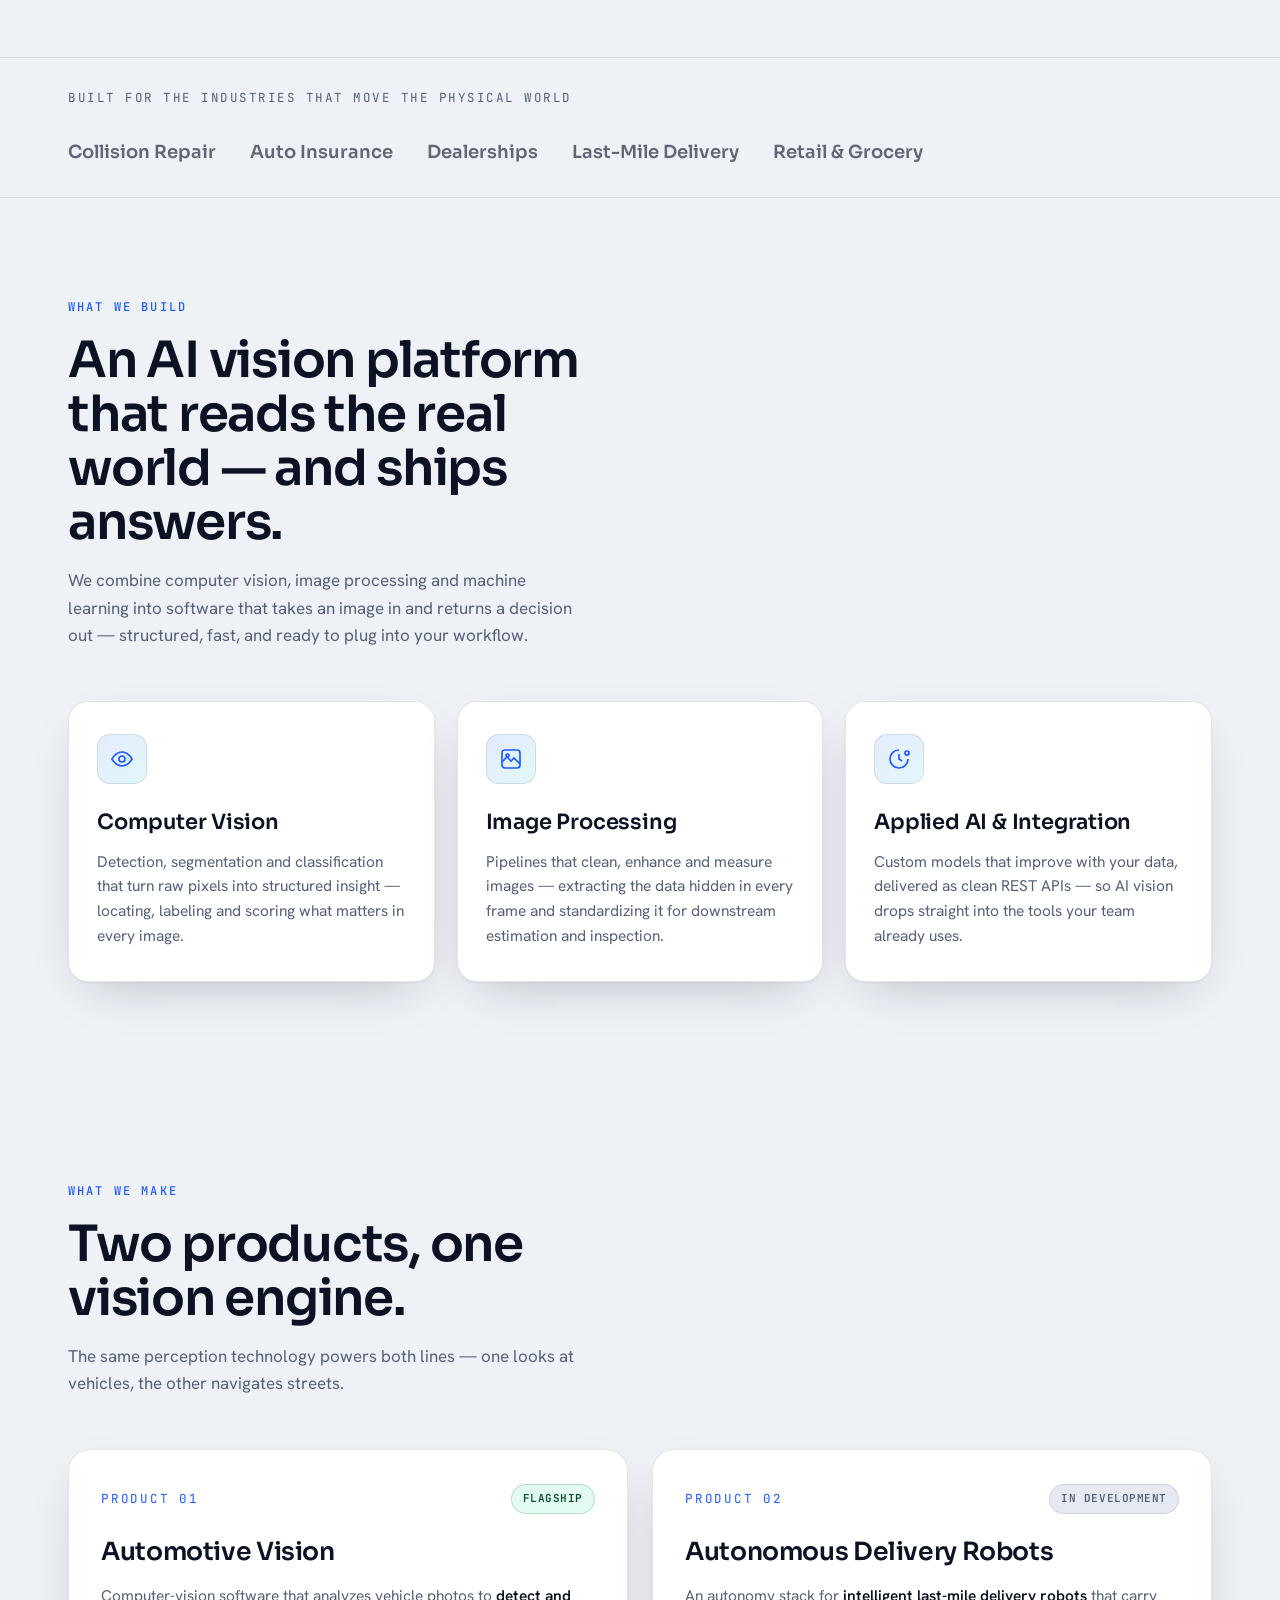
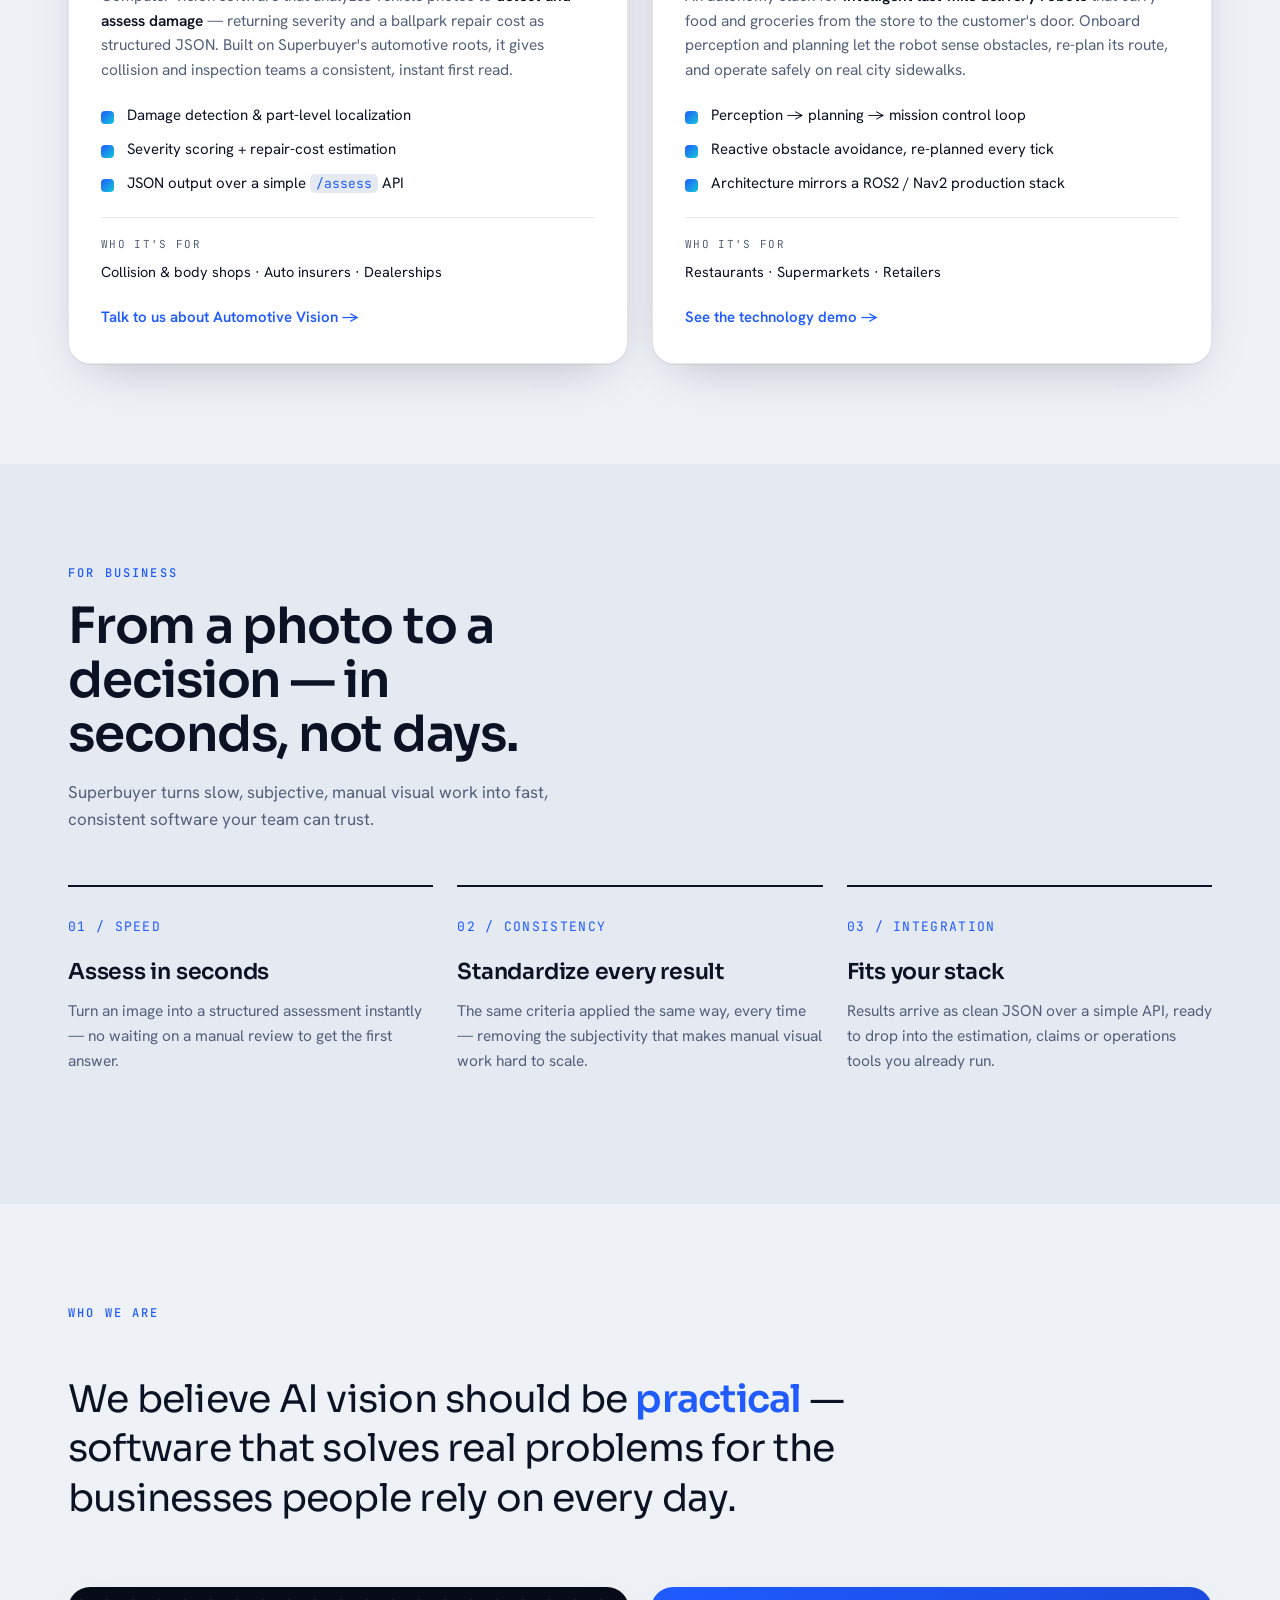
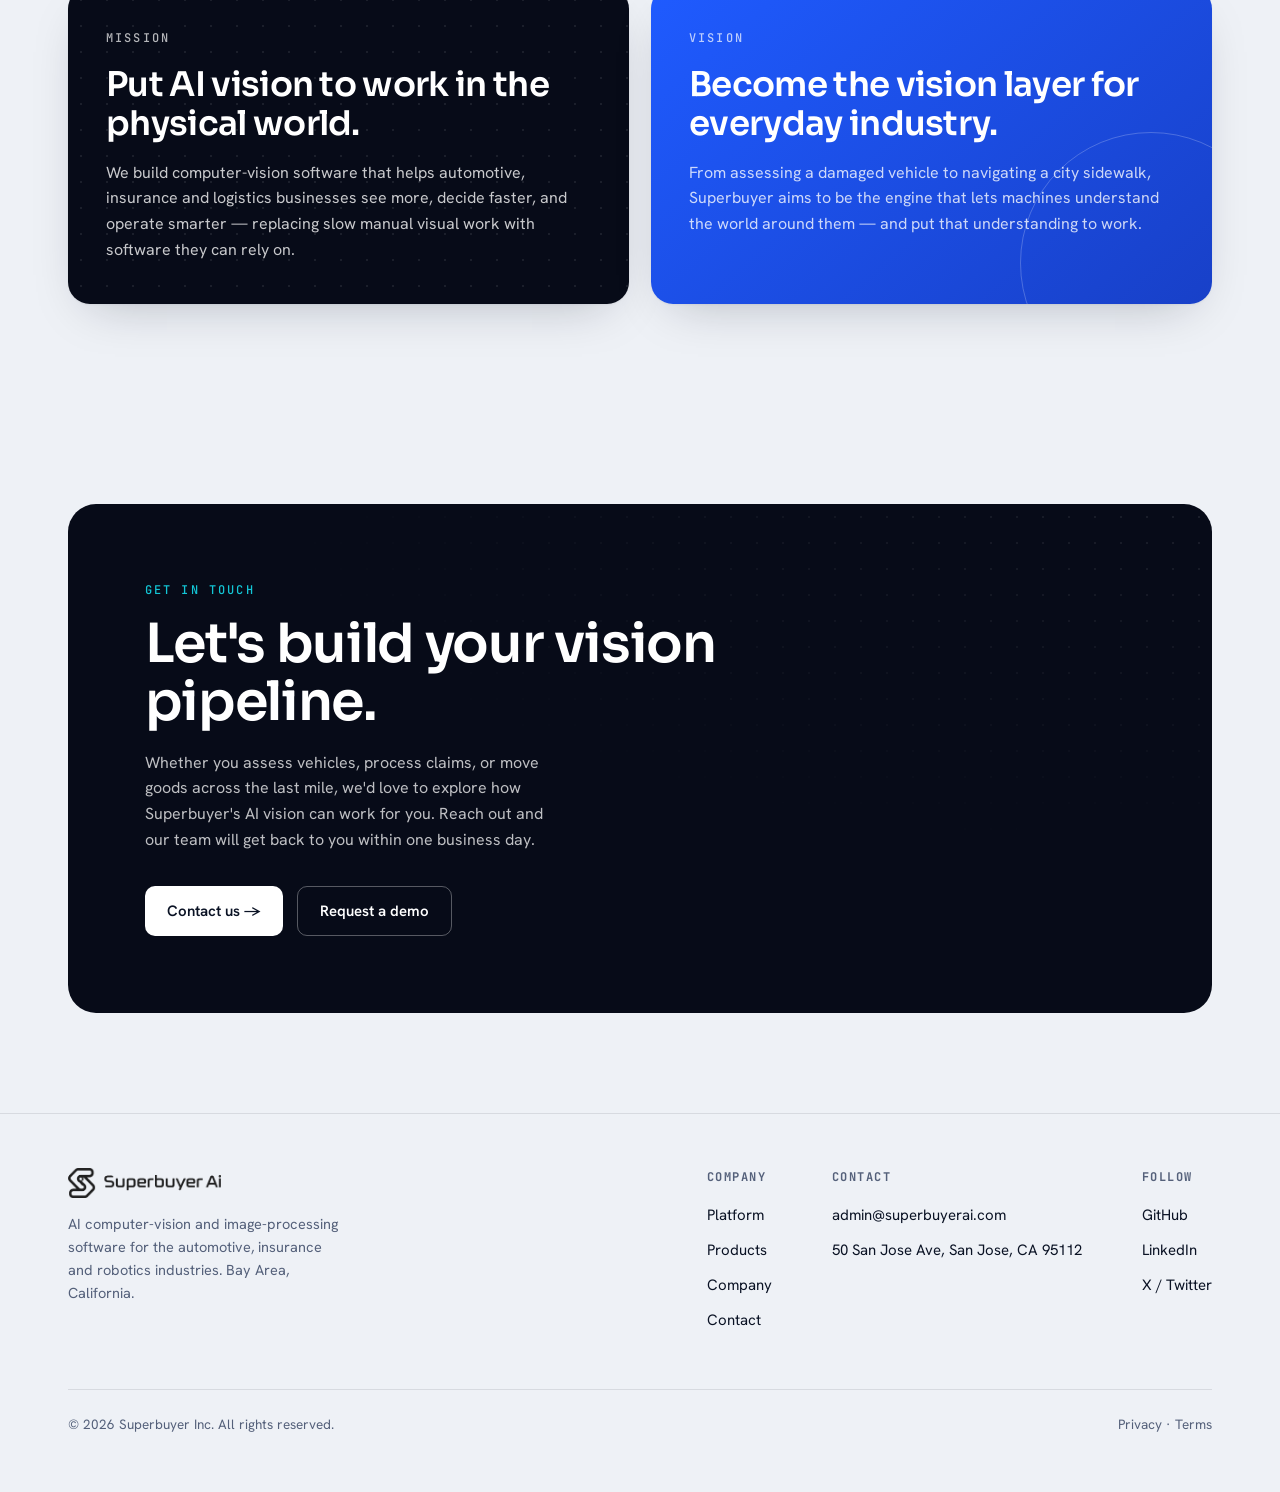
==== commit c45d24bf: "Reposition site around AI vision software; add real logo, two products, real contact - Lead with AI " ====
--- a/index.html
+++ b/index.html
@@ -3,8 +3,10 @@
 <head>
 <meta charset="UTF-8" />
 <meta name="viewport" content="width=device-width, initial-scale=1.0" />
-<title>Superbuyer — Autonomous Food & Grocery Delivery, Powered by AI Robotics</title>
-<meta name="description" content="Superbuyer is an AI robotics company revolutionizing local commerce through autonomous food and grocery delivery. We build intelligent delivery robots for restaurants, supermarkets, and retailers." />
+<title>Superbuyer Ai — AI Vision & Image-Processing Software</title>
+<meta name="description" content="Superbuyer builds AI computer-vision and image-processing software for the automotive, insurance and robotics industries — turning real-world images into structured decisions." />
+<link rel="icon" type="image/png" href="images/favicon.png" />
+<link rel="apple-touch-icon" href="images/apple-touch-icon.png" />
 <link rel="preconnect" href="https://fonts.googleapis.com" />
 <link rel="preconnect" href="https://fonts.gstatic.com" crossorigin />
 <link href="https://fonts.googleapis.com/css2?family=Sora:wght@400;500;600;700;800&family=Hanken+Grotesk:wght@400;500;600;700&family=JetBrains+Mono:wght@400;500;600&display=swap" rel="stylesheet" />
@@ -14,10 +16,10 @@
 
 <nav id="nav">
   <div class="wrap nav-in">
-    <a href="index.html" class="brand"><span class="logo"></span>Superbuyer</a>
+    <a href="index.html" class="brand"><img class="logo-img" src="images/logo.png" alt="Superbuyer Ai" /></a>
     <div class="nav-links">
-      <a href="#technology">Technology</a>
-      <a href="#value">For Business</a>
+      <a href="#platform">Platform</a>
+      <a href="#products">Products</a>
       <a href="#company">Company</a>
       <a href="contact.html">Contact</a>
       <a href="contact.html" class="btn">Partner with us</a>
@@ -26,41 +28,59 @@
 </nav>
 
 <header>
-  <!-- Hero image. Swap the file in images/ to change it. -->
-  <div class="hero-robot">
-    <img src="images/robot.jpg" alt="Superbuyer autonomous delivery robot carrying a package" />
-  </div>
   <div class="dotgrid"></div>
   <div class="wrap">
     <div class="hero-copy">
-    <div class="eyebrow reveal"><span class="pulse"></span><span class="t">AI ROBOTICS · BAY AREA, USA</span></div>
-    <h1 class="reveal">Autonomous <span class="grad">food &amp; grocery</span> delivery.</h1>
-    <p class="lead reveal">Superbuyer builds intelligent delivery robots that help restaurants, supermarkets, and retailers offer fast, reliable, and affordable last-mile delivery — safely, at city scale.</p>
+    <div class="eyebrow reveal"><span class="pulse"></span><span class="t">AI VISION SOFTWARE · BAY AREA, USA</span></div>
+    <h1 class="reveal">AI vision that turns <span class="grad">images into decisions.</span></h1>
+    <p class="lead reveal">Superbuyer builds computer-vision and image-processing software for the automotive, insurance and robotics industries — software that sees the real world, understands it, and acts on it.</p>
     <div class="hero-cta reveal">
       <a href="contact.html" class="btn">Partner with us →</a>
-      <a href="#technology" class="btn ghost">See the technology</a>
+      <a href="#platform" class="btn ghost">Explore the platform</a>
     </div>
     </div><!-- /hero-copy -->
 
-    <div class="route reveal">
+    <!-- AI vision "assessment" card — mirrors our Automotive Vision product -->
+    <div class="vision reveal">
       <div class="dotgrid"></div>
-      <div class="route-top">
-        <span class="mono">Live delivery · Route #SB-2041</span>
-        <span class="live">Autonomous · On time</span>
-      </div>
-      <div class="path">
-        <svg viewBox="0 0 900 120" preserveAspectRatio="none">
-          <path d="M10,95 C180,95 200,30 360,30 S620,95 780,55 L890,55" fill="none" stroke="rgba(255,255,255,.16)" stroke-width="2"/>
-          <path class="moving" d="M10,95 C180,95 200,30 360,30 S620,95 780,55 L890,55" fill="none" stroke="#13c6d6" stroke-width="2.5"/>
-          <circle cx="10" cy="95" r="6" fill="#7ef2c0"/>
-          <circle cx="890" cy="55" r="6" fill="#1f5bff"/>
-          <circle cx="360" cy="30" r="4" fill="#fff" opacity=".8"/>
+      <div class="vision-top">
+        <span class="mono">Vehicle assessment · IMG_4827.jpg</span>
+        <span class="live">AI · analyzing</span>
+      </div>
+      <div class="viewport">
+        <svg viewBox="0 0 520 290" preserveAspectRatio="xMidYMid meet" aria-label="Computer vision detecting vehicle damage">
+          <!-- framing brackets -->
+          <g stroke="rgba(255,255,255,.35)" stroke-width="2" fill="none">
+            <path d="M14,40 L14,18 L36,18"/><path d="M506,40 L506,18 L484,18"/>
+            <path d="M14,250 L14,272 L36,272"/><path d="M506,250 L506,272 L484,272"/>
+          </g>
+          <!-- car silhouette -->
+          <g>
+            <path d="M70,212 L70,176 Q72,150 112,148 L176,146 Q200,108 252,106 L322,106 Q362,108 382,148 L432,152 Q462,157 463,182 L463,212 Z"
+                  fill="rgba(31,91,255,.16)" stroke="rgba(125,242,192,.0)" />
+            <path d="M70,212 L70,176 Q72,150 112,148 L176,146 Q200,108 252,106 L322,106 Q362,108 382,148 L432,152 Q462,157 463,182 L463,212"
+                  fill="none" stroke="rgba(255,255,255,.5)" stroke-width="2"/>
+            <path d="M190,146 L210,112 L300,112 L312,146 Z" fill="rgba(255,255,255,.10)" stroke="rgba(255,255,255,.3)" stroke-width="1.5"/>
+            <circle cx="150" cy="212" r="30" fill="#0b1020" stroke="rgba(255,255,255,.55)" stroke-width="3"/>
+            <circle cx="150" cy="212" r="13" fill="none" stroke="rgba(255,255,255,.35)" stroke-width="2"/>
+            <circle cx="382" cy="212" r="30" fill="#0b1020" stroke="rgba(255,255,255,.55)" stroke-width="3"/>
+            <circle cx="382" cy="212" r="13" fill="none" stroke="rgba(255,255,255,.35)" stroke-width="2"/>
+          </g>
+          <!-- detection boxes -->
+          <g class="det" fill="none">
+            <rect x="74" y="168" width="72" height="44" rx="4" stroke="#13c6d6" stroke-width="2" stroke-dasharray="6 5"/>
+            <rect x="300" y="120" width="118" height="78" rx="4" stroke="#7ef2c0" stroke-width="2" stroke-dasharray="6 5"/>
+          </g>
+          <!-- scan sweep -->
+          <rect class="scanline" x="14" y="18" width="492" height="2" fill="rgba(19,198,214,.9)"/>
         </svg>
-      </div>
-      <div class="route-foot">
-        <div><div class="k">24/7</div><div class="v">Autonomous operation</div></div>
-        <div><div class="k">Zero</div><div class="v">Tailpipe emissions</div></div>
-        <div><div class="k">Last-mile</div><div class="v">Built for dense cities</div></div>
+        <span class="det-tag t1">dent · 0.66</span>
+        <span class="det-tag t2">scratch · 0.71</span>
+      </div>
+      <div class="vision-foot">
+        <div><div class="k">2</div><div class="v">Damages detected</div></div>
+        <div><div class="k">Moderate</div><div class="v">Overall severity</div></div>
+        <div><div class="k">$350–1k</div><div class="v">Est. repair</div></div>
       </div>
     </div>
   </div>
@@ -68,39 +88,85 @@
 
 <div class="strip">
   <div class="wrap">
-    <p>Built for the businesses people rely on</p>
+    <p>Built for the industries that move the physical world</p>
     <div class="who">
-      <span>Restaurants</span>
-      <span>Supermarkets</span>
-      <span>Retailers</span>
-      <span>Local Commerce</span>
+      <span>Collision Repair</span>
+      <span>Auto Insurance</span>
+      <span>Dealerships</span>
+      <span>Last-Mile Delivery</span>
+      <span>Retail &amp; Grocery</span>
     </div>
   </div>
 </div>
 
-<section id="technology">
+<section id="platform">
   <div class="wrap">
     <div class="sec-head reveal">
       <div class="tag">What we build</div>
-      <h2 class="sec-title">An intelligent delivery platform, engineered to scale with demand.</h2>
-      <p class="sec-note">By combining artificial intelligence, computer vision, and autonomous mobility, our robots navigate real urban environments safely — and get smarter with every mile.</p>
+      <h2 class="sec-title">An AI vision platform that reads the real world — and ships answers.</h2>
+      <p class="sec-note">We combine computer vision, image processing and machine learning into software that takes an image in and returns a decision out — structured, fast, and ready to plug into your workflow.</p>
     </div>
     <div class="cards">
-      <div class="card reveal">
-        <div class="ic"><svg viewBox="0 0 24 24"><path d="M12 3a9 9 0 1 0 9 9"/><path d="M12 7v5l3 2"/><circle cx="20" cy="6" r="2"/></svg></div>
-        <h3>Artificial Intelligence</h3>
-        <p>Self-improving models plan routes, predict demand, and make real-time decisions so every delivery is faster and more reliable than the last.</p>
-      </div>
       <div class="card reveal">
         <div class="ic"><svg viewBox="0 0 24 24"><path d="M2 12s3.5-7 10-7 10 7 10 7-3.5 7-10 7S2 12 2 12Z"/><circle cx="12" cy="12" r="3"/></svg></div>
         <h3>Computer Vision</h3>
-        <p>Onboard perception lets robots understand sidewalks, traffic, and obstacles — operating safely alongside people in busy city streets.</p>
+        <p>Detection, segmentation and classification that turn raw pixels into structured insight — locating, labeling and scoring what matters in every image.</p>
       </div>
       <div class="card reveal">
-        <div class="ic"><svg viewBox="0 0 24 24"><rect x="3" y="8" width="18" height="10" rx="3"/><path d="M7 18v2M17 18v2M8 8V6a4 4 0 0 1 8 0v2"/></svg></div>
-        <h3>Autonomous Mobility</h3>
-        <p>Purpose-built robots handle the full last mile on their own — from pickup to doorstep — with no driver required.</p>
-      </div>
+        <div class="ic"><svg viewBox="0 0 24 24"><rect x="3" y="3" width="18" height="18" rx="3"/><path d="M3 15l5-5 4 4 3-3 6 6"/><circle cx="8.5" cy="8.5" r="1.5"/></svg></div>
+        <h3>Image Processing</h3>
+        <p>Pipelines that clean, enhance and measure images — extracting the data hidden in every frame and standardizing it for downstream estimation and inspection.</p>
+      </div>
+      <div class="card reveal">
+        <div class="ic"><svg viewBox="0 0 24 24"><path d="M12 3a9 9 0 1 0 9 9"/><path d="M12 7v5l3 2"/><circle cx="20" cy="6" r="2"/></svg></div>
+        <h3>Applied AI &amp; Integration</h3>
+        <p>Custom models that improve with your data, delivered as clean REST APIs — so AI vision drops straight into the tools your team already uses.</p>
+      </div>
+    </div>
+  </div>
+</section>
+
+<section id="products">
+  <div class="wrap">
+    <div class="sec-head reveal">
+      <div class="tag">What we make</div>
+      <h2 class="sec-title">Two products, one vision engine.</h2>
+      <p class="sec-note">The same perception technology powers both lines — one looks at vehicles, the other navigates streets.</p>
+    </div>
+    <div class="products">
+
+      <article class="product reveal">
+        <div class="prod-head">
+          <div class="prod-no">PRODUCT 01</div>
+          <span class="pill pill-core">Flagship</span>
+        </div>
+        <h3>Automotive Vision</h3>
+        <p>Computer-vision software that analyzes vehicle photos to <b>detect and assess damage</b> — returning severity and a ballpark repair cost as structured JSON. Built on Superbuyer's automotive roots, it gives collision and inspection teams a consistent, instant first read.</p>
+        <ul class="prod-list">
+          <li>Damage detection &amp; part-level localization</li>
+          <li>Severity scoring + repair-cost estimation</li>
+          <li>JSON output over a simple <span class="mono">/assess</span> API</li>
+        </ul>
+        <div class="prod-for"><span>Who it's for</span>Collision &amp; body shops · Auto insurers · Dealerships</div>
+        <a href="contact.html" class="prod-link">Talk to us about Automotive Vision →</a>
+      </article>
+
+      <article class="product reveal">
+        <div class="prod-head">
+          <div class="prod-no">PRODUCT 02</div>
+          <span class="pill pill-dev">In development</span>
+        </div>
+        <h3>Autonomous Delivery Robots</h3>
+        <p>An autonomy stack for <b>intelligent last-mile delivery robots</b> that carry food and groceries from the store to the customer's door. Onboard perception and planning let the robot sense obstacles, re-plan its route, and operate safely on real city sidewalks.</p>
+        <ul class="prod-list">
+          <li>Perception → planning → mission control loop</li>
+          <li>Reactive obstacle avoidance, re-planned every tick</li>
+          <li>Architecture mirrors a ROS2 / Nav2 production stack</li>
+        </ul>
+        <div class="prod-for"><span>Who it's for</span>Restaurants · Supermarkets · Retailers</div>
+        <a href="https://superbuyer-ai.github.io/demo/" target="_blank" rel="noopener" class="prod-link">See the technology demo →</a>
+      </article>
+
     </div>
   </div>
 </section>
@@ -109,24 +175,24 @@
   <div class="wrap">
     <div class="sec-head reveal">
       <div class="tag">For business</div>
-      <h2 class="sec-title">Lower costs. Higher efficiency. Happier customers.</h2>
-      <p class="sec-note">Superbuyer helps the businesses people rely on do more with less — and deliver an experience customers come back for.</p>
+      <h2 class="sec-title">From a photo to a decision — in seconds, not days.</h2>
+      <p class="sec-note">Superbuyer turns slow, subjective, manual visual work into fast, consistent software your team can trust.</p>
     </div>
     <div class="vgrid">
       <div class="vitem reveal">
-        <div class="n">01 / COST</div>
-        <h4>Reduce labor costs</h4>
-        <p>Automate repetitive, labor-intensive delivery work and reclaim margin on every order — without scaling headcount.</p>
+        <div class="n">01 / SPEED</div>
+        <h4>Assess in seconds</h4>
+        <p>Turn an image into a structured assessment instantly — no waiting on a manual review to get the first answer.</p>
       </div>
       <div class="vitem reveal">
-        <div class="n">02 / SCALE</div>
-        <h4>Increase efficiency</h4>
-        <p>A fleet that runs around the clock and scales seamlessly with demand, so peak hours stop being a bottleneck.</p>
+        <div class="n">02 / CONSISTENCY</div>
+        <h4>Standardize every result</h4>
+        <p>The same criteria applied the same way, every time — removing the subjectivity that makes manual visual work hard to scale.</p>
       </div>
       <div class="vitem reveal">
-        <div class="n">03 / EXPERIENCE</div>
-        <h4>Delight customers</h4>
-        <p>Fast, consistent, on-time delivery that makes everyday essentials more accessible — and keeps customers coming back.</p>
+        <div class="n">03 / INTEGRATION</div>
+        <h4>Fits your stack</h4>
+        <p>Results arrive as clean JSON over a simple API, ready to drop into the estimation, claims or operations tools you already run.</p>
       </div>
     </div>
   </div>
@@ -137,19 +203,19 @@
     <div class="sec-head reveal">
       <div class="tag">Who we are</div>
     </div>
-    <p class="about-quote reveal" style="max-width:26ch;margin-bottom:64px">We believe technology should <b>free people</b> from repetitive, labor-intensive work — and put the future of delivery within everyone's reach.</p>
+    <p class="about-quote reveal" style="max-width:30ch;margin-bottom:64px">We believe AI vision should be <b>practical</b> — software that solves real problems for the businesses people rely on every day.</p>
 
     <div class="mv">
       <div class="mv-card mv-mission reveal">
         <div class="dotgrid"></div>
         <div class="tag">Mission</div>
-        <h3>Set humanity free from labor-intensive delivery work.</h3>
-        <p>We build an intelligent delivery network that connects businesses and consumers through autonomous robots — making everyday essentials more accessible, efficient, and sustainable.</p>
+        <h3>Put AI vision to work in the physical world.</h3>
+        <p>We build computer-vision software that helps automotive, insurance and logistics businesses see more, decide faster, and operate smarter — replacing slow manual visual work with software they can rely on.</p>
       </div>
       <div class="mv-card mv-vision reveal">
         <div class="tag">Vision</div>
-        <h3>To build the world's most intelligent autonomous delivery network.</h3>
-        <p>Becoming the leading platform for food and grocery delivery, powered by AI and robotics — at city scale, everywhere people live.</p>
+        <h3>Become the vision layer for everyday industry.</h3>
+        <p>From assessing a damaged vehicle to navigating a city sidewalk, Superbuyer aims to be the engine that lets machines understand the world around them — and put that understanding to work.</p>
       </div>
     </div>
   </div>
@@ -160,8 +226,8 @@
     <div class="cta reveal">
       <div class="dotgrid"></div>
       <div class="tag">Get in touch</div>
-      <h2>Let's bring autonomous delivery to your business.</h2>
-      <p>Whether you run a single restaurant or a national retail network, we'd love to explore how Superbuyer can power your last mile. Reach out and our team will get back to you within one business day.</p>
+      <h2>Let's build your vision pipeline.</h2>
+      <p>Whether you assess vehicles, process claims, or move goods across the last mile, we'd love to explore how Superbuyer's AI vision can work for you. Reach out and our team will get back to you within one business day.</p>
       <div class="row">
         <a href="contact.html" class="btn">Contact us →</a>
         <a href="contact.html" class="btn ghost">Request a demo</a>
@@ -174,28 +240,27 @@
   <div class="wrap">
     <div class="foot">
       <div>
-        <a href="index.html" class="brand"><span class="logo"></span>Superbuyer</a>
-        <p class="blurb">An AI robotics company revolutionizing local commerce through autonomous food and grocery delivery.</p>
+        <a href="index.html" class="brand"><img class="logo-img" src="images/logo.png" alt="Superbuyer Ai" /></a>
+        <p class="blurb">AI computer-vision and image-processing software for the automotive, insurance and robotics industries. Bay Area, California.</p>
       </div>
       <div class="foot-cols">
         <div class="foot-col">
           <h5>Company</h5>
-          <a href="#technology">Technology</a>
-          <a href="#value">For Business</a>
-          <a href="#company">Mission &amp; Vision</a>
+          <a href="#platform">Platform</a>
+          <a href="#products">Products</a>
+          <a href="#company">Company</a>
           <a href="contact.html">Contact</a>
         </div>
         <div class="foot-col">
           <h5>Contact</h5>
-          <a href="mailto:hello@superbuyer.com">hello@superbuyer.com</a>
-          <a href="contact.html">Bay Area, California</a>
-          <a href="contact.html">Careers</a>
+          <a href="mailto:admin@superbuyerai.com">admin@superbuyerai.com</a>
+          <a href="contact.html">50 San Jose Ave, San Jose, CA 95112</a>
         </div>
         <div class="foot-col">
           <h5>Follow</h5>
+          <a href="https://github.com/Superbuyer-ai" target="_blank" rel="noopener">GitHub</a>
           <a href="#">LinkedIn</a>
           <a href="#">X / Twitter</a>
-          <a href="#">YouTube</a>
         </div>
       </div>
     </div>
--- a/styles.css
+++ b/styles.css
@@ -233,3 +233,59 @@
 @media(max-width:480px){.two{grid-template-columns:1fr}}
 .form-card .btn{width:100%;justify-content:center;margin-top:8px;padding:15px}
 .form-note{font-size:13px;color:var(--ink-soft);margin-top:14px;text-align:center}
+
+/* ============ LOGO IMAGE ============ */
+.brand{gap:0}
+.brand .logo-img{height:30px;width:auto;display:block}
+.foot .brand .logo-img{height:30px}
+@media(max-width:520px){.brand .logo-img{height:26px}}
+
+/* ============ HERO VISION CARD ============ */
+.vision{margin-top:60px;background:var(--night);border-radius:22px;padding:26px 28px 28px;color:#fff;
+  position:relative;overflow:hidden;box-shadow:var(--shadow)}
+.vision .dotgrid{position:absolute;inset:0;opacity:.18;background-image:radial-gradient(rgba(255,255,255,.5) 1px,transparent 1px)}
+.vision-top{display:flex;justify-content:space-between;align-items:center;position:relative;flex-wrap:wrap;gap:12px}
+.vision-top .mono{font-size:12.5px;letter-spacing:.12em;color:rgba(255,255,255,.55);text-transform:uppercase}
+.vision-top .live{display:inline-flex;align-items:center;gap:8px;font-family:"JetBrains Mono",monospace;font-size:12.5px;color:#7ef2c0}
+.vision-top .live::before{content:"";width:8px;height:8px;border-radius:50%;background:#7ef2c0;box-shadow:0 0 0 0 rgba(126,242,192,.6);animation:beat 1.6s infinite}
+.viewport{position:relative;margin-top:20px;border-radius:14px;overflow:hidden;
+  background:radial-gradient(120% 140% at 70% 0%,rgba(31,91,255,.20),transparent 60%),#0b1020;
+  border:1px solid rgba(255,255,255,.08)}
+.viewport svg{display:block;width:100%;height:auto}
+.viewport .scanline{animation:scanY 3.4s ease-in-out infinite}
+@keyframes scanY{0%{transform:translateY(0);opacity:0}10%{opacity:1}90%{opacity:1}100%{transform:translateY(232px);opacity:0}}
+.det-tag{position:absolute;font-family:"JetBrains Mono",monospace;font-size:11px;font-weight:600;
+  padding:2px 7px;border-radius:5px;color:#04121a;white-space:nowrap;transform:translateY(-118%)}
+.det-tag.t1{left:14.2%;top:57.9%;background:#13c6d6}
+.det-tag.t2{left:57.7%;top:41.4%;background:#7ef2c0}
+.vision-foot{display:flex;gap:40px;margin-top:20px;position:relative;flex-wrap:wrap}
+.vision-foot div .k{font-family:"Sora";font-weight:600;font-size:24px}
+.vision-foot div .v{font-size:13px;color:rgba(255,255,255,.55);margin-top:2px}
+@media(prefers-reduced-motion:reduce){.viewport .scanline{animation:none;opacity:.7}}
+
+/* ============ PRODUCTS ============ */
+.products{display:grid;grid-template-columns:1fr 1fr;gap:24px}
+@media(max-width:860px){.products{grid-template-columns:1fr}}
+.product{background:var(--card);border:1px solid var(--line);border-radius:22px;padding:34px 32px;
+  box-shadow:var(--shadow);transition:transform .3s,box-shadow .3s;display:flex;flex-direction:column}
+.product:hover{transform:translateY(-6px);box-shadow:0 28px 60px -22px rgba(31,91,255,.35)}
+.prod-head{display:flex;align-items:center;justify-content:space-between;gap:12px}
+.prod-no{font-family:"JetBrains Mono",monospace;font-size:12.5px;letter-spacing:.14em;color:var(--accent)}
+.pill{font-family:"JetBrains Mono",monospace;font-size:11px;font-weight:600;letter-spacing:.05em;
+  text-transform:uppercase;padding:5px 11px;border-radius:100px}
+.pill-core{color:#0a4d2c;background:rgba(126,242,192,.22);border:1px solid rgba(46,125,50,.25)}
+.pill-dev{color:var(--ink-soft);background:var(--bg-2);border:1px solid var(--line)}
+.product h3{font-family:"Sora";font-weight:600;font-size:25px;letter-spacing:-.015em;margin:18px 0 12px}
+.product>p{color:var(--ink-soft);font-size:15.5px}
+.product>p b{color:var(--ink);font-weight:600}
+.prod-list{list-style:none;margin:20px 0 0;padding:0;display:flex;flex-direction:column;gap:10px}
+.prod-list li{position:relative;padding-left:26px;font-size:15px;color:var(--ink)}
+.prod-list li::before{content:"";position:absolute;left:0;top:8px;width:13px;height:13px;border-radius:4px;
+  background:linear-gradient(135deg,var(--accent),var(--accent-2))}
+.prod-list .mono{font-size:13px;background:var(--bg-2);padding:1px 6px;border-radius:5px;color:var(--accent)}
+.prod-for{margin-top:22px;padding-top:18px;border-top:1px solid var(--line);font-size:14.5px;color:var(--ink)}
+.prod-for span{display:block;font-family:"JetBrains Mono",monospace;font-size:11px;letter-spacing:.12em;
+  text-transform:uppercase;color:var(--ink-soft);margin-bottom:6px}
+.prod-link{margin-top:22px;align-self:flex-start;color:var(--accent);text-decoration:none;font-weight:600;font-size:15px;
+  transition:gap .2s}
+.prod-link:hover{text-decoration:underline}
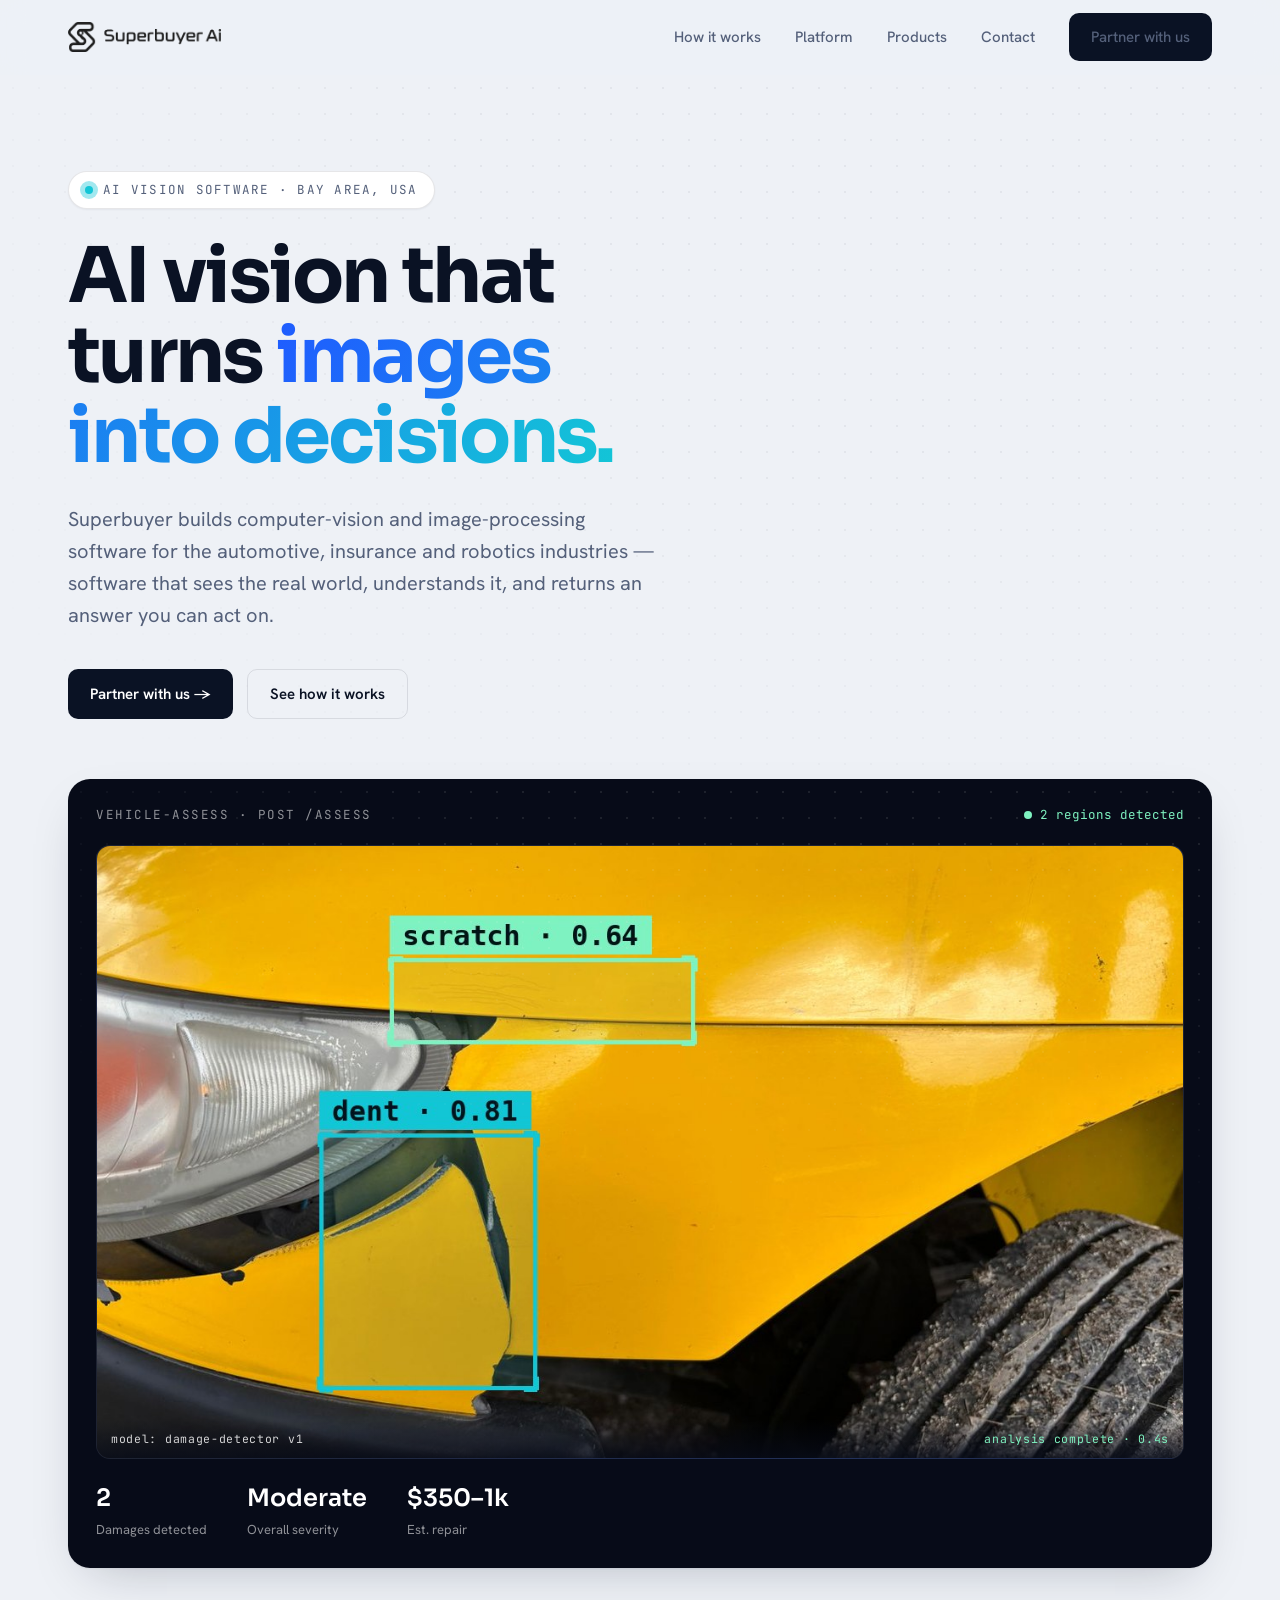
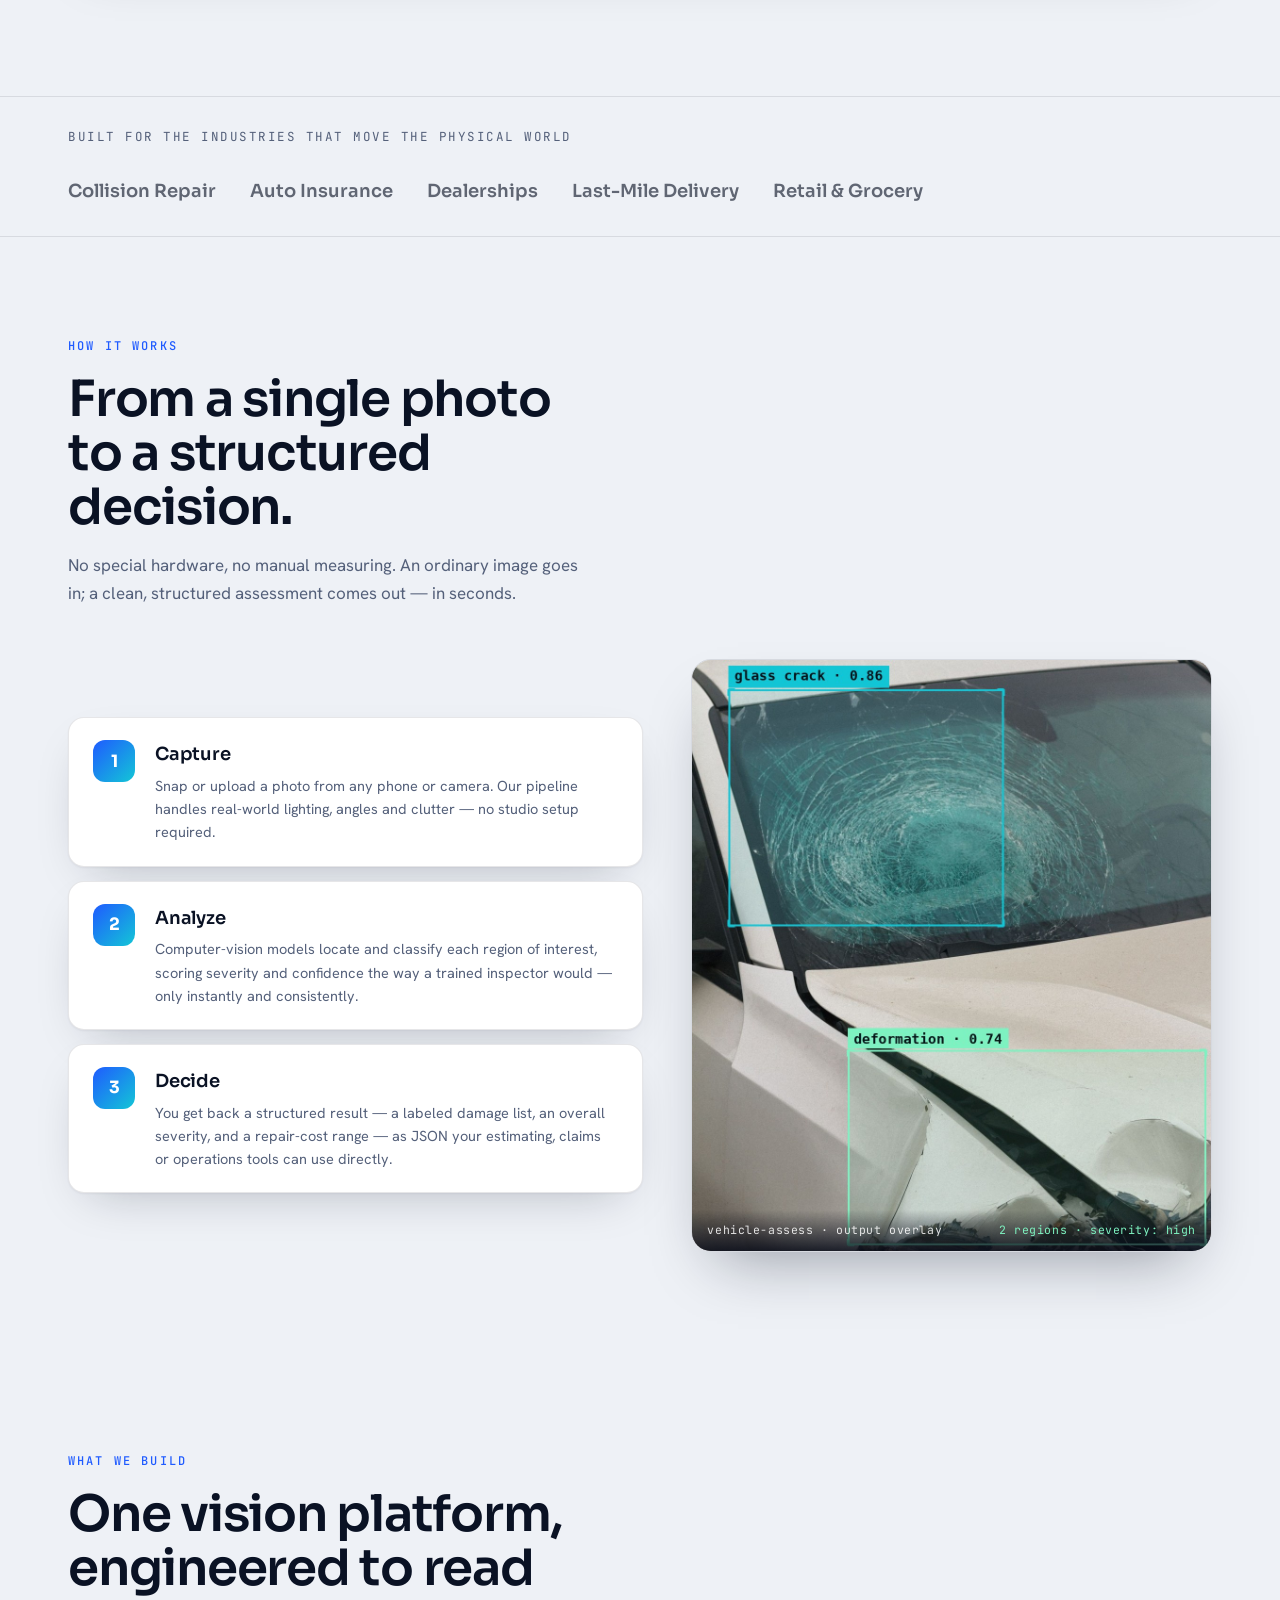
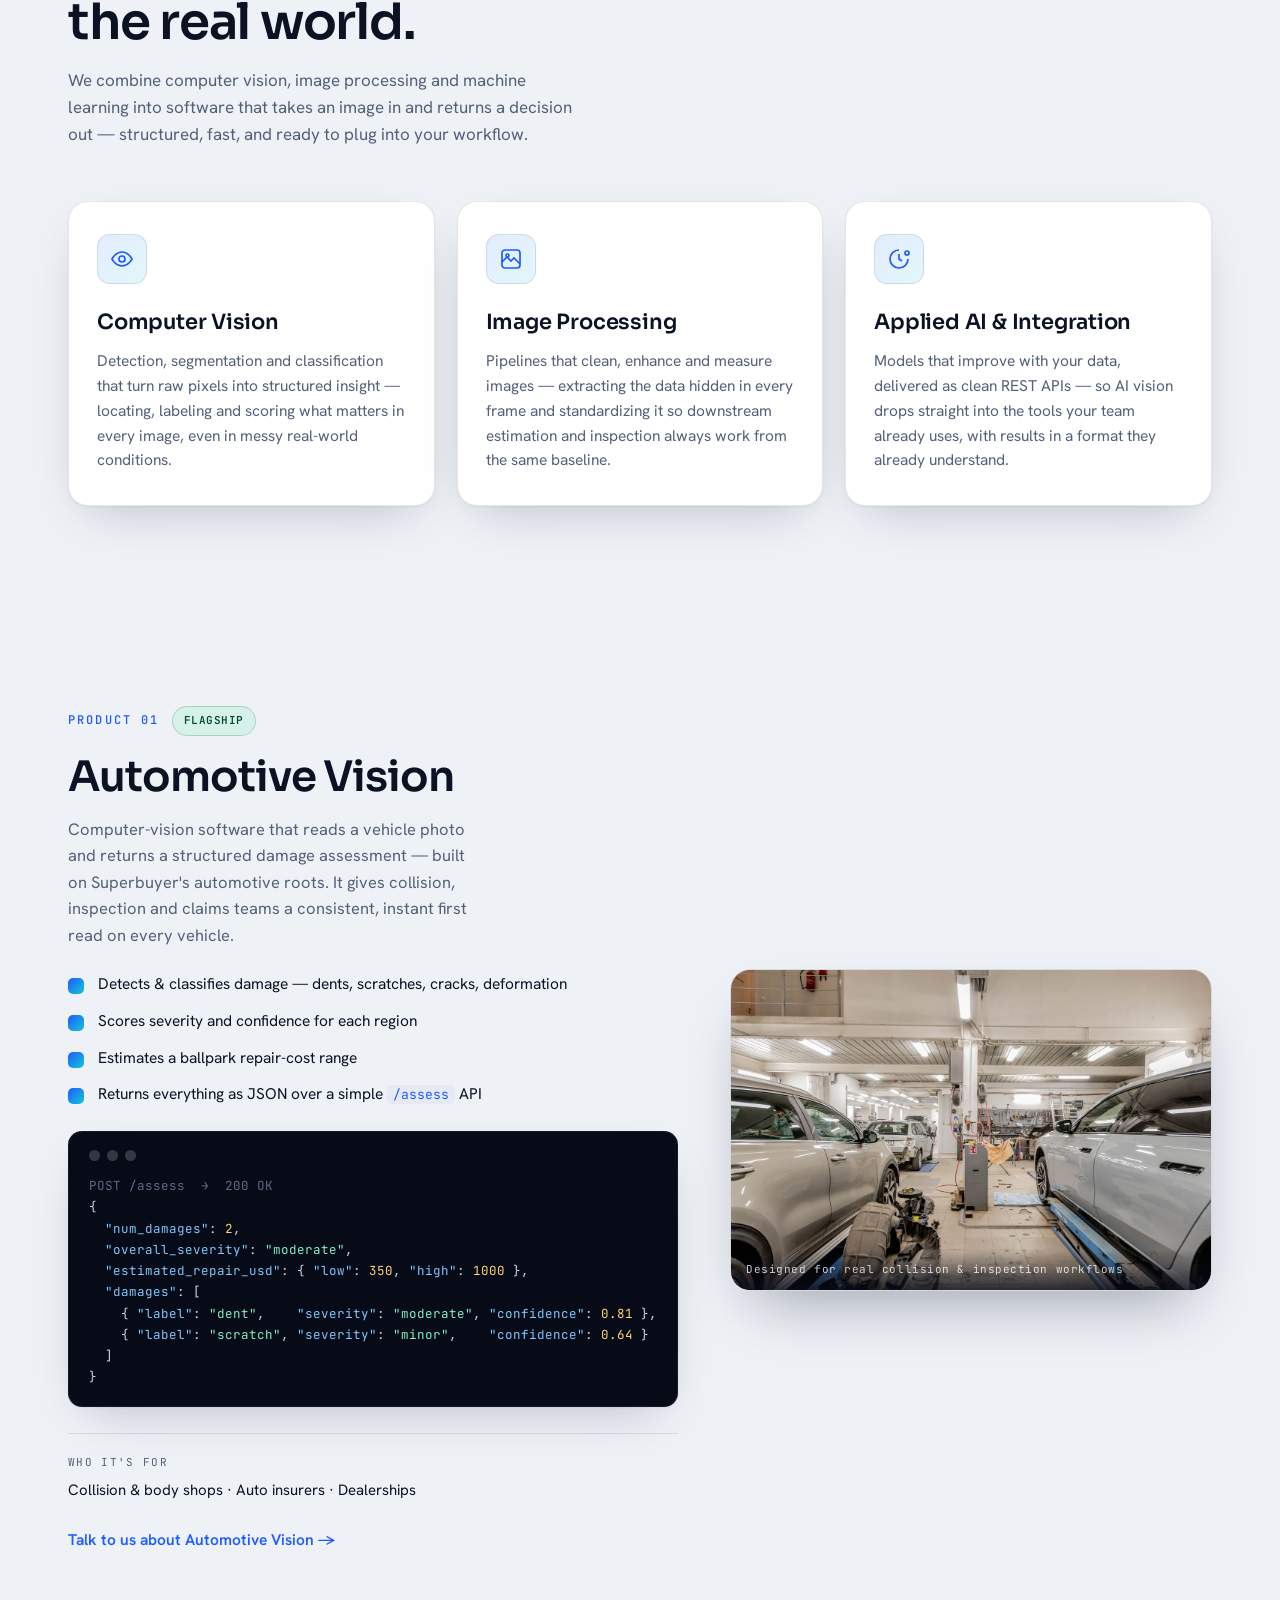
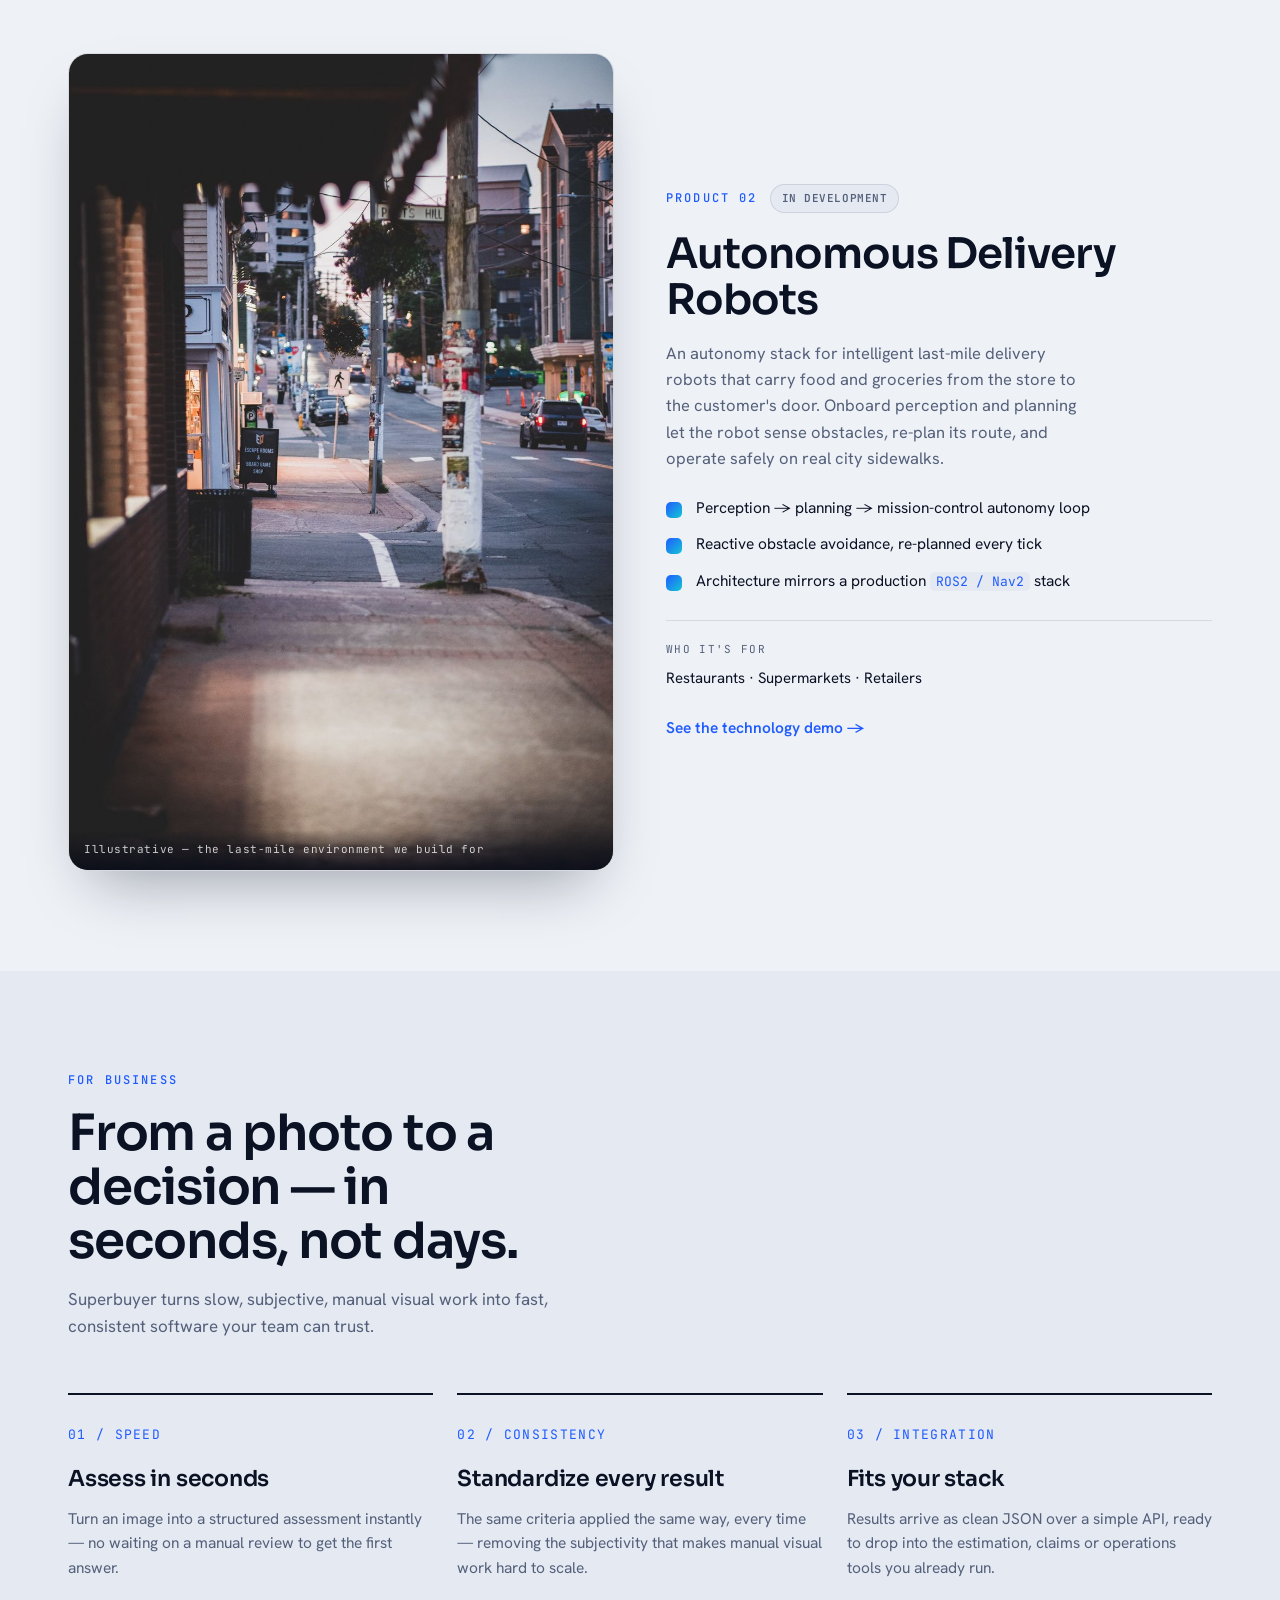
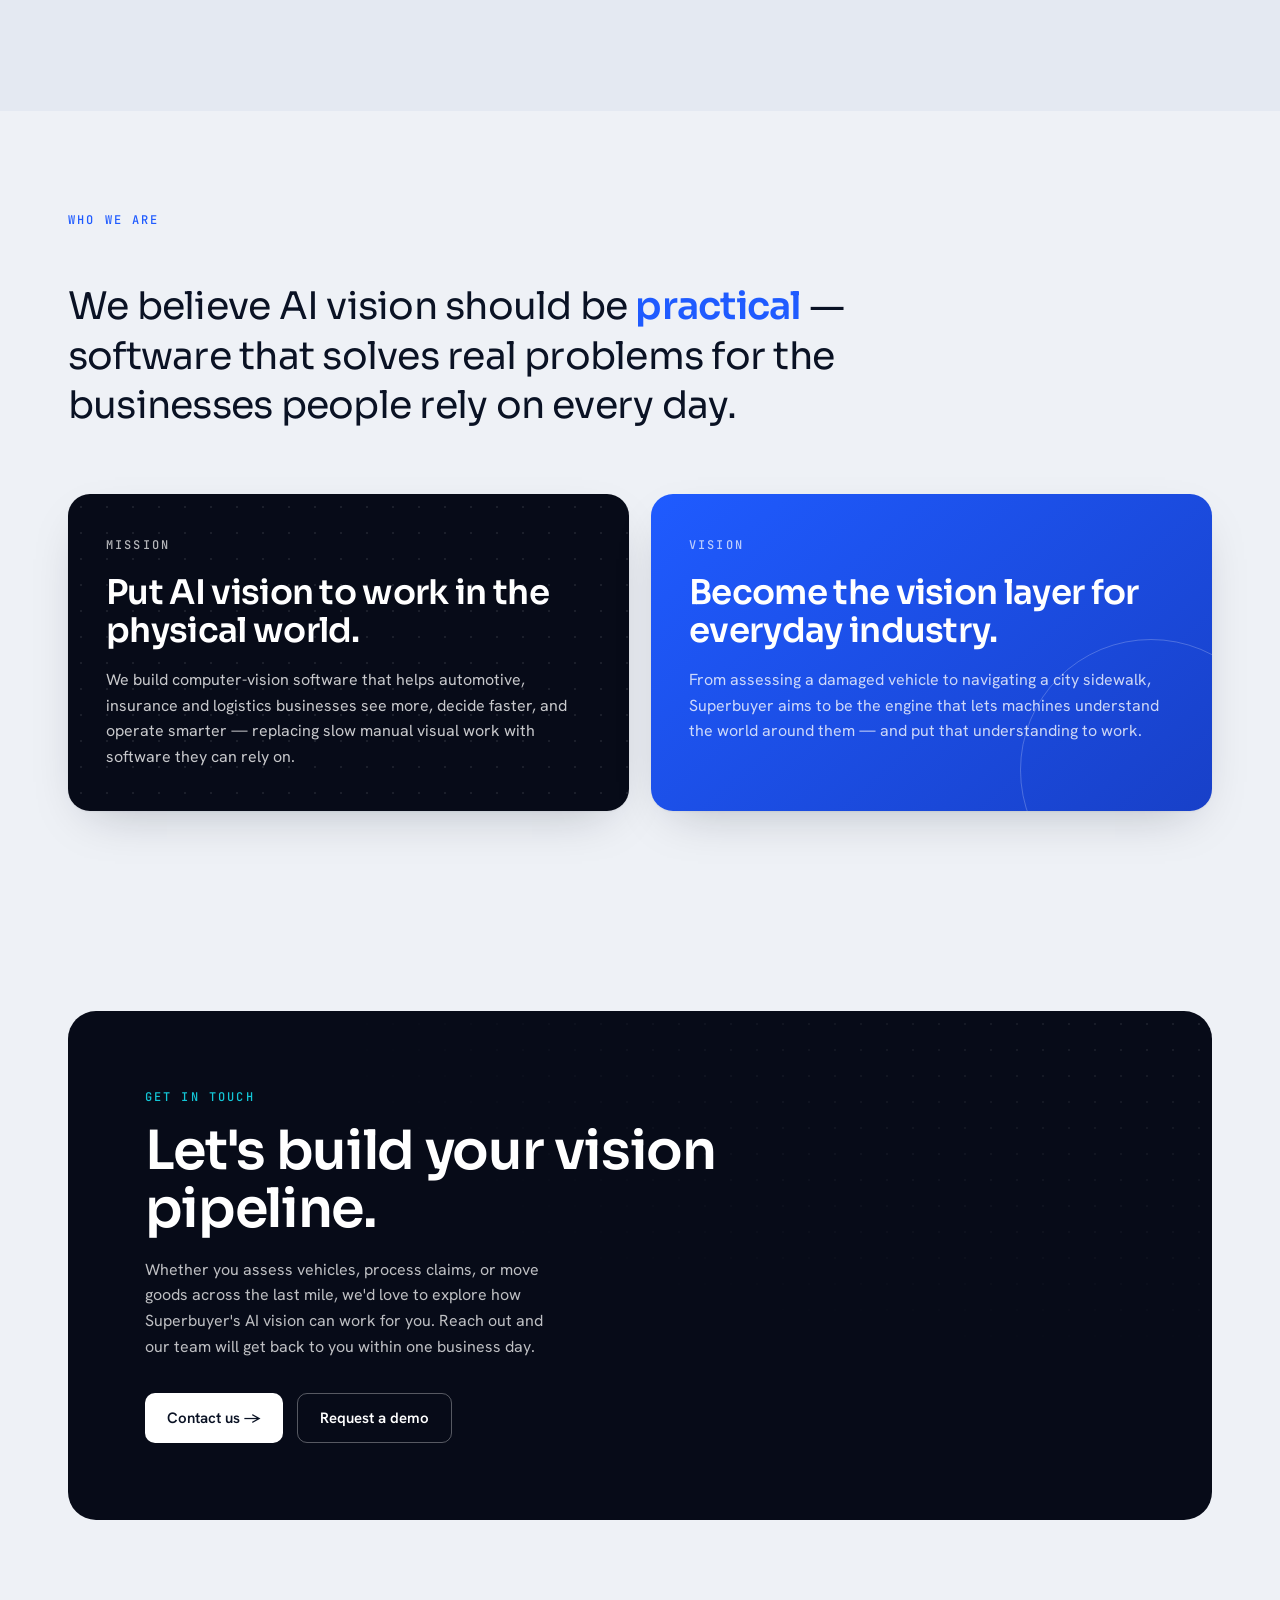
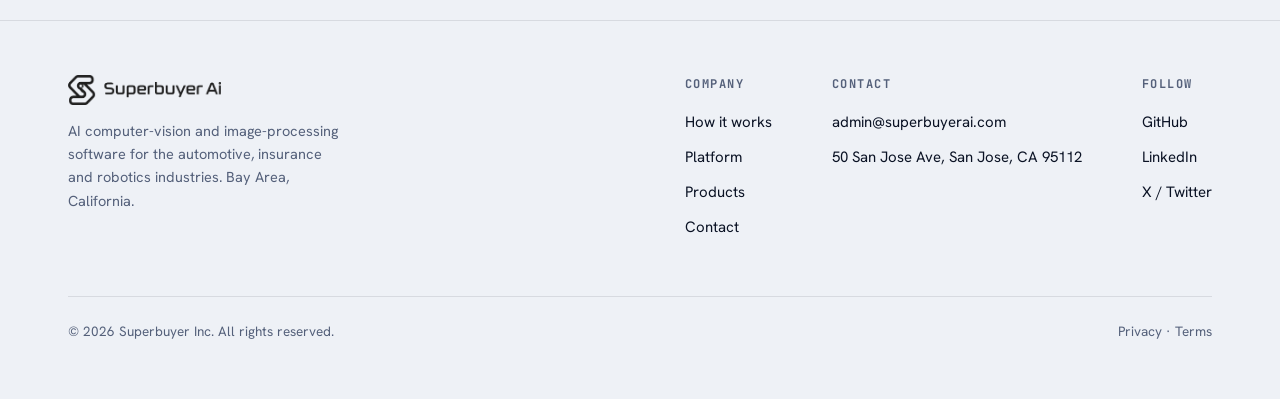
==== commit 7fc49d1b: "Enrich content + replace cartoon visuals with real photography - Real detection output: bounding box" ====
--- a/index.html
+++ b/index.html
@@ -18,9 +18,9 @@
   <div class="wrap nav-in">
     <a href="index.html" class="brand"><img class="logo-img" src="images/logo.png" alt="Superbuyer Ai" /></a>
     <div class="nav-links">
+      <a href="#how">How it works</a>
       <a href="#platform">Platform</a>
       <a href="#products">Products</a>
-      <a href="#company">Company</a>
       <a href="contact.html">Contact</a>
       <a href="contact.html" class="btn">Partner with us</a>
     </div>
@@ -33,49 +33,23 @@
     <div class="hero-copy">
     <div class="eyebrow reveal"><span class="pulse"></span><span class="t">AI VISION SOFTWARE · BAY AREA, USA</span></div>
     <h1 class="reveal">AI vision that turns <span class="grad">images into decisions.</span></h1>
-    <p class="lead reveal">Superbuyer builds computer-vision and image-processing software for the automotive, insurance and robotics industries — software that sees the real world, understands it, and acts on it.</p>
+    <p class="lead reveal">Superbuyer builds computer-vision and image-processing software for the automotive, insurance and robotics industries — software that sees the real world, understands it, and returns an answer you can act on.</p>
     <div class="hero-cta reveal">
       <a href="contact.html" class="btn">Partner with us →</a>
-      <a href="#platform" class="btn ghost">Explore the platform</a>
+      <a href="#how" class="btn ghost">See how it works</a>
     </div>
     </div><!-- /hero-copy -->
 
-    <!-- AI vision "assessment" card — mirrors our Automotive Vision product -->
+    <!-- Real product output: detection on an actual vehicle photo -->
     <div class="vision reveal">
       <div class="dotgrid"></div>
       <div class="vision-top">
-        <span class="mono">Vehicle assessment · IMG_4827.jpg</span>
-        <span class="live">AI · analyzing</span>
+        <span class="mono">vehicle-assess · POST /assess</span>
+        <span class="live">2 regions detected</span>
       </div>
       <div class="viewport">
-        <svg viewBox="0 0 520 290" preserveAspectRatio="xMidYMid meet" aria-label="Computer vision detecting vehicle damage">
-          <!-- framing brackets -->
-          <g stroke="rgba(255,255,255,.35)" stroke-width="2" fill="none">
-            <path d="M14,40 L14,18 L36,18"/><path d="M506,40 L506,18 L484,18"/>
-            <path d="M14,250 L14,272 L36,272"/><path d="M506,250 L506,272 L484,272"/>
-          </g>
-          <!-- car silhouette -->
-          <g>
-            <path d="M70,212 L70,176 Q72,150 112,148 L176,146 Q200,108 252,106 L322,106 Q362,108 382,148 L432,152 Q462,157 463,182 L463,212 Z"
-                  fill="rgba(31,91,255,.16)" stroke="rgba(125,242,192,.0)" />
-            <path d="M70,212 L70,176 Q72,150 112,148 L176,146 Q200,108 252,106 L322,106 Q362,108 382,148 L432,152 Q462,157 463,182 L463,212"
-                  fill="none" stroke="rgba(255,255,255,.5)" stroke-width="2"/>
-            <path d="M190,146 L210,112 L300,112 L312,146 Z" fill="rgba(255,255,255,.10)" stroke="rgba(255,255,255,.3)" stroke-width="1.5"/>
-            <circle cx="150" cy="212" r="30" fill="#0b1020" stroke="rgba(255,255,255,.55)" stroke-width="3"/>
-            <circle cx="150" cy="212" r="13" fill="none" stroke="rgba(255,255,255,.35)" stroke-width="2"/>
-            <circle cx="382" cy="212" r="30" fill="#0b1020" stroke="rgba(255,255,255,.55)" stroke-width="3"/>
-            <circle cx="382" cy="212" r="13" fill="none" stroke="rgba(255,255,255,.35)" stroke-width="2"/>
-          </g>
-          <!-- detection boxes -->
-          <g class="det" fill="none">
-            <rect x="74" y="168" width="72" height="44" rx="4" stroke="#13c6d6" stroke-width="2" stroke-dasharray="6 5"/>
-            <rect x="300" y="120" width="118" height="78" rx="4" stroke="#7ef2c0" stroke-width="2" stroke-dasharray="6 5"/>
-          </g>
-          <!-- scan sweep -->
-          <rect class="scanline" x="14" y="18" width="492" height="2" fill="rgba(19,198,214,.9)"/>
-        </svg>
-        <span class="det-tag t1">dent · 0.66</span>
-        <span class="det-tag t2">scratch · 0.71</span>
+        <img src="images/hero-assess.jpg" alt="Superbuyer Automotive Vision detecting a dent and a scratch on a vehicle" />
+        <div class="cap"><span>model: damage-detector v1</span><span class="ok">analysis complete · 0.4s</span></div>
       </div>
       <div class="vision-foot">
         <div><div class="k">2</div><div class="v">Damages detected</div></div>
@@ -99,28 +73,58 @@
   </div>
 </div>
 
+<section id="how">
+  <div class="wrap">
+    <div class="sec-head reveal">
+      <div class="tag">How it works</div>
+      <h2 class="sec-title">From a single photo to a structured decision.</h2>
+      <p class="sec-note">No special hardware, no manual measuring. An ordinary image goes in; a clean, structured assessment comes out — in seconds.</p>
+    </div>
+    <div class="how">
+      <div class="steps">
+        <div class="step reveal">
+          <div class="num">1</div>
+          <div><h4>Capture</h4><p>Snap or upload a photo from any phone or camera. Our pipeline handles real-world lighting, angles and clutter — no studio setup required.</p></div>
+        </div>
+        <div class="step reveal">
+          <div class="num">2</div>
+          <div><h4>Analyze</h4><p>Computer-vision models locate and classify each region of interest, scoring severity and confidence the way a trained inspector would — only instantly and consistently.</p></div>
+        </div>
+        <div class="step reveal">
+          <div class="num">3</div>
+          <div><h4>Decide</h4><p>You get back a structured result — a labeled damage list, an overall severity, and a repair-cost range — as JSON your estimating, claims or operations tools can use directly.</p></div>
+        </div>
+      </div>
+      <div class="shot reveal">
+        <img src="images/auto-assess.jpg" alt="AI vision detecting a cracked windshield and panel deformation on a vehicle" />
+        <div class="cap"><span>vehicle-assess · output overlay</span><span class="ok">2 regions · severity: high</span></div>
+      </div>
+    </div>
+  </div>
+</section>
+
 <section id="platform">
   <div class="wrap">
     <div class="sec-head reveal">
       <div class="tag">What we build</div>
-      <h2 class="sec-title">An AI vision platform that reads the real world — and ships answers.</h2>
+      <h2 class="sec-title">One vision platform, engineered to read the real world.</h2>
       <p class="sec-note">We combine computer vision, image processing and machine learning into software that takes an image in and returns a decision out — structured, fast, and ready to plug into your workflow.</p>
     </div>
     <div class="cards">
       <div class="card reveal">
         <div class="ic"><svg viewBox="0 0 24 24"><path d="M2 12s3.5-7 10-7 10 7 10 7-3.5 7-10 7S2 12 2 12Z"/><circle cx="12" cy="12" r="3"/></svg></div>
         <h3>Computer Vision</h3>
-        <p>Detection, segmentation and classification that turn raw pixels into structured insight — locating, labeling and scoring what matters in every image.</p>
+        <p>Detection, segmentation and classification that turn raw pixels into structured insight — locating, labeling and scoring what matters in every image, even in messy real-world conditions.</p>
       </div>
       <div class="card reveal">
         <div class="ic"><svg viewBox="0 0 24 24"><rect x="3" y="3" width="18" height="18" rx="3"/><path d="M3 15l5-5 4 4 3-3 6 6"/><circle cx="8.5" cy="8.5" r="1.5"/></svg></div>
         <h3>Image Processing</h3>
-        <p>Pipelines that clean, enhance and measure images — extracting the data hidden in every frame and standardizing it for downstream estimation and inspection.</p>
+        <p>Pipelines that clean, enhance and measure images — extracting the data hidden in every frame and standardizing it so downstream estimation and inspection always work from the same baseline.</p>
       </div>
       <div class="card reveal">
         <div class="ic"><svg viewBox="0 0 24 24"><path d="M12 3a9 9 0 1 0 9 9"/><path d="M12 7v5l3 2"/><circle cx="20" cy="6" r="2"/></svg></div>
         <h3>Applied AI &amp; Integration</h3>
-        <p>Custom models that improve with your data, delivered as clean REST APIs — so AI vision drops straight into the tools your team already uses.</p>
+        <p>Models that improve with your data, delivered as clean REST APIs — so AI vision drops straight into the tools your team already uses, with results in a format they already understand.</p>
       </div>
     </div>
   </div>
@@ -128,45 +132,60 @@
 
 <section id="products">
   <div class="wrap">
-    <div class="sec-head reveal">
-      <div class="tag">What we make</div>
-      <h2 class="sec-title">Two products, one vision engine.</h2>
-      <p class="sec-note">The same perception technology powers both lines — one looks at vehicles, the other navigates streets.</p>
-    </div>
-    <div class="products">
-
-      <article class="product reveal">
-        <div class="prod-head">
-          <div class="prod-no">PRODUCT 01</div>
-          <span class="pill pill-core">Flagship</span>
-        </div>
-        <h3>Automotive Vision</h3>
-        <p>Computer-vision software that analyzes vehicle photos to <b>detect and assess damage</b> — returning severity and a ballpark repair cost as structured JSON. Built on Superbuyer's automotive roots, it gives collision and inspection teams a consistent, instant first read.</p>
-        <ul class="prod-list">
-          <li>Damage detection &amp; part-level localization</li>
-          <li>Severity scoring + repair-cost estimation</li>
-          <li>JSON output over a simple <span class="mono">/assess</span> API</li>
+    <div class="feature reveal">
+      <div>
+        <div class="f-eyebrow"><span class="tag">Product 01</span><span class="pill pill-core">Flagship</span></div>
+        <h2 class="f-title">Automotive Vision</h2>
+        <p class="f-lead">Computer-vision software that reads a vehicle photo and returns a structured damage assessment — built on Superbuyer's automotive roots. It gives collision, inspection and claims teams a consistent, instant first read on every vehicle.</p>
+        <ul class="f-list">
+          <li>Detects &amp; classifies damage — dents, scratches, cracks, deformation</li>
+          <li>Scores severity and confidence for each region</li>
+          <li>Estimates a ballpark repair-cost range</li>
+          <li>Returns everything as JSON over a simple <span class="mono">/assess</span> API</li>
         </ul>
-        <div class="prod-for"><span>Who it's for</span>Collision &amp; body shops · Auto insurers · Dealerships</div>
-        <a href="contact.html" class="prod-link">Talk to us about Automotive Vision →</a>
-      </article>
-
-      <article class="product reveal">
-        <div class="prod-head">
-          <div class="prod-no">PRODUCT 02</div>
-          <span class="pill pill-dev">In development</span>
-        </div>
-        <h3>Autonomous Delivery Robots</h3>
-        <p>An autonomy stack for <b>intelligent last-mile delivery robots</b> that carry food and groceries from the store to the customer's door. Onboard perception and planning let the robot sense obstacles, re-plan its route, and operate safely on real city sidewalks.</p>
-        <ul class="prod-list">
-          <li>Perception → planning → mission control loop</li>
+        <div class="code reveal">
+          <div class="mtop"><i></i><i></i><i></i></div>
+          <pre><span class="c">POST /assess  →  200 OK</span>
+{
+  <span class="k">"num_damages"</span>: <span class="n">2</span>,
+  <span class="k">"overall_severity"</span>: <span class="s">"moderate"</span>,
+  <span class="k">"estimated_repair_usd"</span>: { <span class="k">"low"</span>: <span class="n">350</span>, <span class="k">"high"</span>: <span class="n">1000</span> },
+  <span class="k">"damages"</span>: [
+    { <span class="k">"label"</span>: <span class="s">"dent"</span>,    <span class="k">"severity"</span>: <span class="s">"moderate"</span>, <span class="k">"confidence"</span>: <span class="n">0.81</span> },
+    { <span class="k">"label"</span>: <span class="s">"scratch"</span>, <span class="k">"severity"</span>: <span class="s">"minor"</span>,    <span class="k">"confidence"</span>: <span class="n">0.64</span> }
+  ]
+}</pre>
+        </div>
+        <div class="who-for"><span>Who it's for</span>Collision &amp; body shops · Auto insurers · Dealerships</div>
+        <a href="contact.html" class="f-link">Talk to us about Automotive Vision →</a>
+      </div>
+      <div class="f-media reveal">
+        <img src="images/shop.jpg" alt="A modern collision-repair workshop with vehicles on lifts" />
+        <div class="cap">Designed for real collision &amp; inspection workflows</div>
+      </div>
+    </div>
+  </div>
+</section>
+
+<section style="padding-top:0">
+  <div class="wrap">
+    <div class="feature flip reveal">
+      <div>
+        <div class="f-eyebrow"><span class="tag">Product 02</span><span class="pill pill-dev">In development</span></div>
+        <h2 class="f-title">Autonomous Delivery Robots</h2>
+        <p class="f-lead">An autonomy stack for intelligent last-mile delivery robots that carry food and groceries from the store to the customer's door. Onboard perception and planning let the robot sense obstacles, re-plan its route, and operate safely on real city sidewalks.</p>
+        <ul class="f-list">
+          <li>Perception → planning → mission-control autonomy loop</li>
           <li>Reactive obstacle avoidance, re-planned every tick</li>
-          <li>Architecture mirrors a ROS2 / Nav2 production stack</li>
+          <li>Architecture mirrors a production <span class="mono">ROS2 / Nav2</span> stack</li>
         </ul>
-        <div class="prod-for"><span>Who it's for</span>Restaurants · Supermarkets · Retailers</div>
-        <a href="https://superbuyer-ai.github.io/demo/" target="_blank" rel="noopener" class="prod-link">See the technology demo →</a>
-      </article>
-
+        <div class="who-for"><span>Who it's for</span>Restaurants · Supermarkets · Retailers</div>
+        <a href="https://superbuyer-ai.github.io/demo/" target="_blank" rel="noopener" class="f-link">See the technology demo →</a>
+      </div>
+      <div class="f-media reveal">
+        <img src="images/street.jpg" alt="A city street and sidewalk at dusk — the last-mile environment" />
+        <div class="cap">Illustrative — the last-mile environment we build for</div>
+      </div>
     </div>
   </div>
 </section>
@@ -246,9 +265,9 @@
       <div class="foot-cols">
         <div class="foot-col">
           <h5>Company</h5>
+          <a href="#how">How it works</a>
           <a href="#platform">Platform</a>
           <a href="#products">Products</a>
-          <a href="#company">Company</a>
           <a href="contact.html">Contact</a>
         </div>
         <div class="foot-col">
--- a/styles.css
+++ b/styles.css
@@ -289,3 +289,63 @@
 .prod-link{margin-top:22px;align-self:flex-start;color:var(--accent);text-decoration:none;font-weight:600;font-size:15px;
   transition:gap .2s}
 .prod-link:hover{text-decoration:underline}
+
+/* ============ REAL-PHOTO ENRICHMENT (v2) ============ */
+.viewport img{display:block;width:100%;height:auto}
+.viewport .cap{position:absolute;left:0;right:0;bottom:0;display:flex;justify-content:space-between;gap:10px;
+  padding:10px 14px;background:linear-gradient(to top,rgba(7,11,24,.82),transparent);
+  font-family:"JetBrains Mono",monospace;font-size:11.5px;letter-spacing:.06em;color:rgba(255,255,255,.82)}
+.viewport .cap .ok{color:#7ef2c0}
+
+/* How it works */
+.how{display:grid;grid-template-columns:1.05fr .95fr;gap:48px;align-items:center}
+@media(max-width:880px){.how{grid-template-columns:1fr;gap:32px}}
+.steps{display:flex;flex-direction:column;gap:14px}
+.step{display:flex;gap:20px;align-items:flex-start;background:var(--card);border:1px solid var(--line);
+  border-radius:16px;padding:22px 24px;box-shadow:var(--shadow)}
+.step .num{flex:none;width:42px;height:42px;border-radius:12px;display:grid;place-items:center;
+  font-family:"Sora";font-weight:700;font-size:17px;color:#fff;background:linear-gradient(135deg,var(--accent),var(--accent-2))}
+.step h4{font-family:"Sora";font-weight:600;font-size:18px;letter-spacing:-.01em}
+.step p{color:var(--ink-soft);font-size:14.5px;margin-top:5px}
+.shot{position:relative;border-radius:20px;overflow:hidden;border:1px solid var(--line);box-shadow:0 30px 60px -26px rgba(10,18,36,.4)}
+.shot img{display:block;width:100%;height:auto}
+.shot .cap{position:absolute;left:0;right:0;bottom:0;display:flex;justify-content:space-between;gap:10px;
+  padding:11px 15px;background:linear-gradient(to top,rgba(7,11,24,.85),transparent);
+  font-family:"JetBrains Mono",monospace;font-size:11.5px;letter-spacing:.05em;color:rgba(255,255,255,.85)}
+.shot .cap .ok{color:#7ef2c0}
+
+/* Feature (product) sections */
+.feature{display:grid;grid-template-columns:1fr 1fr;gap:52px;align-items:center}
+.feature.flip .f-media{order:-1}
+@media(max-width:880px){.feature{grid-template-columns:1fr;gap:32px}.feature.flip .f-media{order:0}}
+.f-eyebrow{display:flex;align-items:center;gap:12px;margin-bottom:18px}
+.f-eyebrow .tag{margin:0}
+.f-title{font-family:"Sora";font-weight:600;font-size:clamp(28px,3.6vw,42px);line-height:1.1;letter-spacing:-.025em}
+.f-lead{color:var(--ink-soft);font-size:16.5px;margin-top:16px;max-width:46ch}
+.f-list{list-style:none;margin:24px 0 0;padding:0;display:flex;flex-direction:column;gap:12px}
+.f-list li{position:relative;padding-left:30px;font-size:15.5px;color:var(--ink)}
+.f-list li::before{content:"";position:absolute;left:0;top:6px;width:16px;height:16px;border-radius:5px;
+  background:linear-gradient(135deg,var(--accent),var(--accent-2))}
+.f-list .mono{font-size:13px;background:var(--bg-2);padding:1px 6px;border-radius:5px;color:var(--accent)}
+.who-for{margin-top:26px;padding-top:20px;border-top:1px solid var(--line);font-size:15px;color:var(--ink)}
+.who-for span{display:block;font-family:"JetBrains Mono",monospace;font-size:11px;letter-spacing:.12em;
+  text-transform:uppercase;color:var(--ink-soft);margin-bottom:7px}
+.f-link{display:inline-block;margin-top:26px;color:var(--accent);text-decoration:none;font-weight:600;font-size:15.5px}
+.f-link:hover{text-decoration:underline}
+.f-media{position:relative;border-radius:20px;overflow:hidden;border:1px solid var(--line);box-shadow:0 30px 60px -26px rgba(10,18,36,.4)}
+.f-media img{display:block;width:100%;height:auto}
+.f-media .cap{position:absolute;left:0;right:0;bottom:0;padding:11px 15px;
+  background:linear-gradient(to top,rgba(7,11,24,.8),transparent);
+  font-family:"JetBrains Mono",monospace;font-size:11px;letter-spacing:.05em;color:rgba(255,255,255,.78)}
+.pill{display:inline-block;font-family:"JetBrains Mono",monospace;font-size:11px;font-weight:600;letter-spacing:.05em;
+  text-transform:uppercase;padding:5px 11px;border-radius:100px}
+.pill-core{color:#0a4d2c;background:rgba(126,242,192,.22);border:1px solid rgba(46,125,50,.25)}
+.pill-dev{color:var(--ink-soft);background:var(--bg-2);border:1px solid var(--line)}
+
+/* JSON / code sample */
+.code{margin-top:24px;background:var(--night);border-radius:14px;padding:18px 20px;overflow-x:auto;
+  box-shadow:var(--shadow);border:1px solid rgba(255,255,255,.06)}
+.code pre{font-family:"JetBrains Mono",monospace;font-size:12.5px;line-height:1.7;color:#cdd6e6;white-space:pre}
+.code .k{color:#7ec8ff}.code .s{color:#7ef2c0}.code .n{color:#ffd479}.code .c{color:#5f6b85}
+.code .mtop{display:flex;gap:7px;margin-bottom:14px}
+.code .mtop i{width:11px;height:11px;border-radius:50%;background:rgba(255,255,255,.18)}
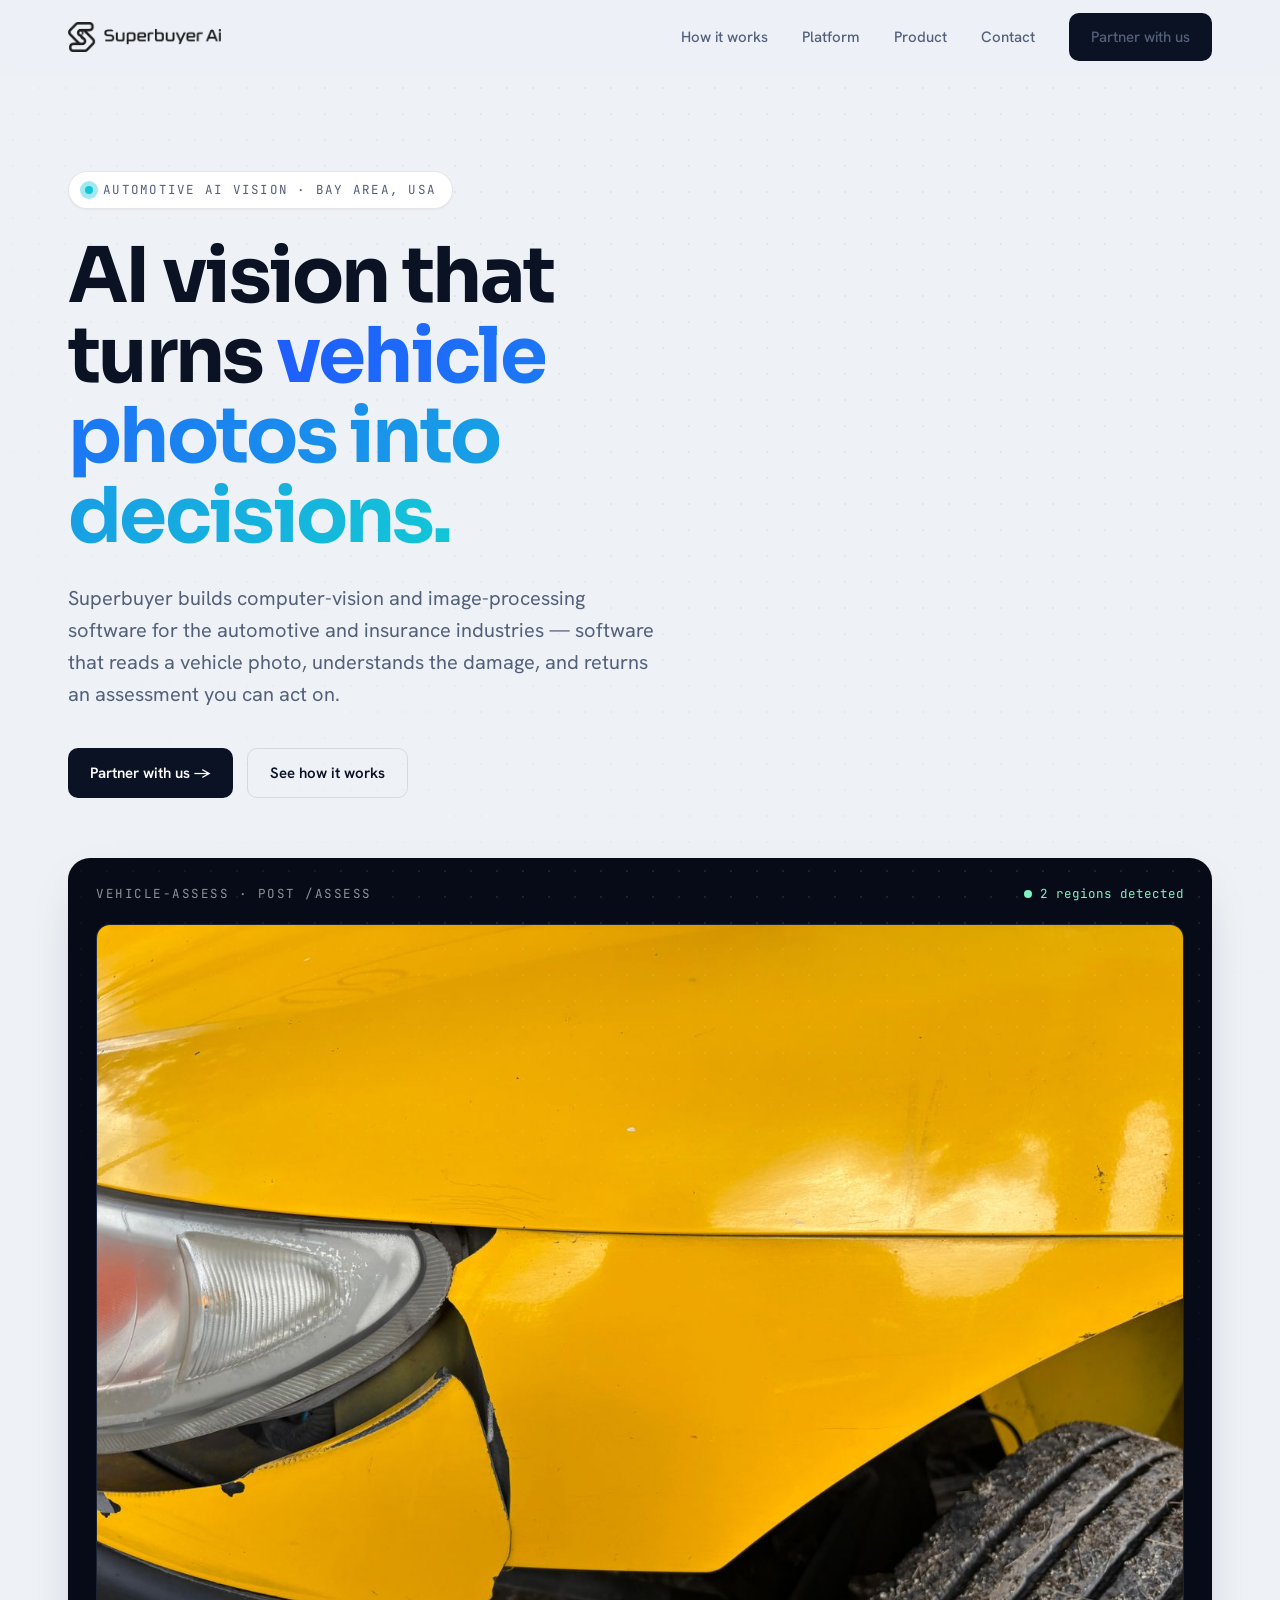
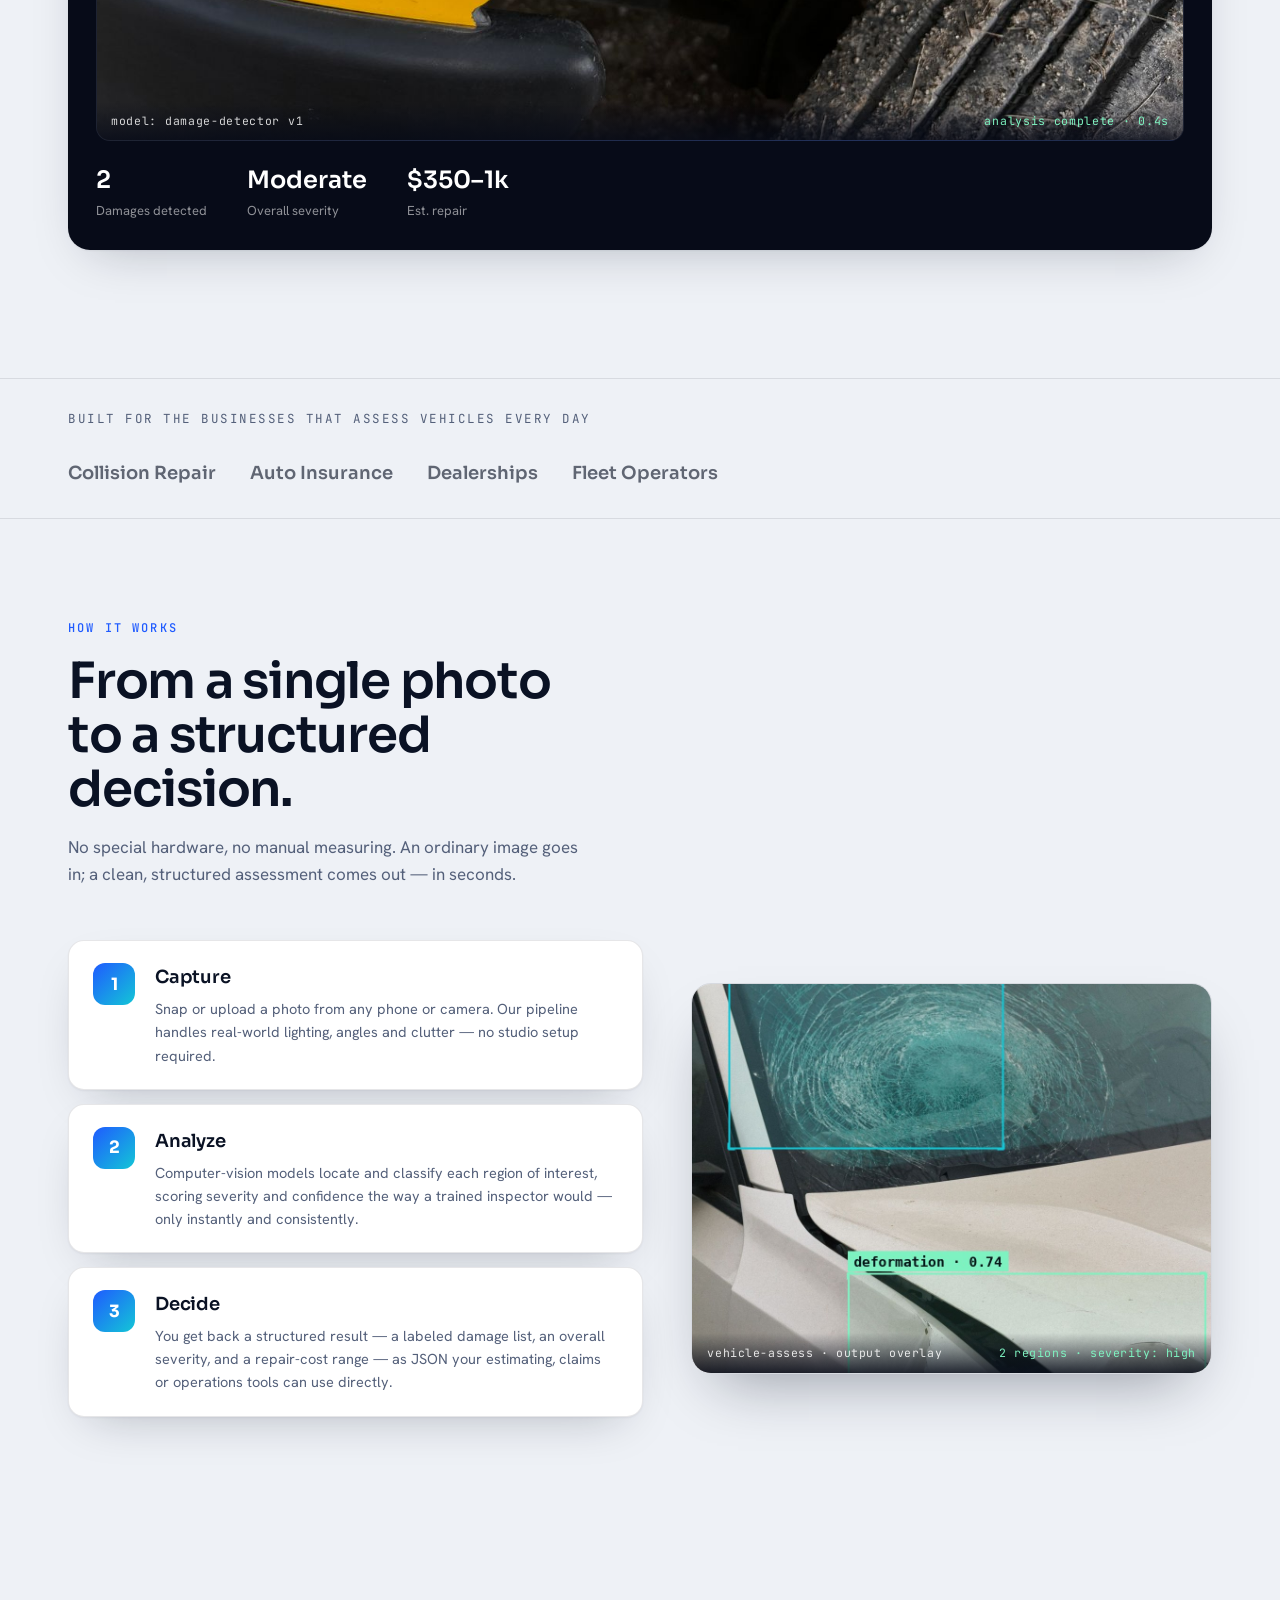
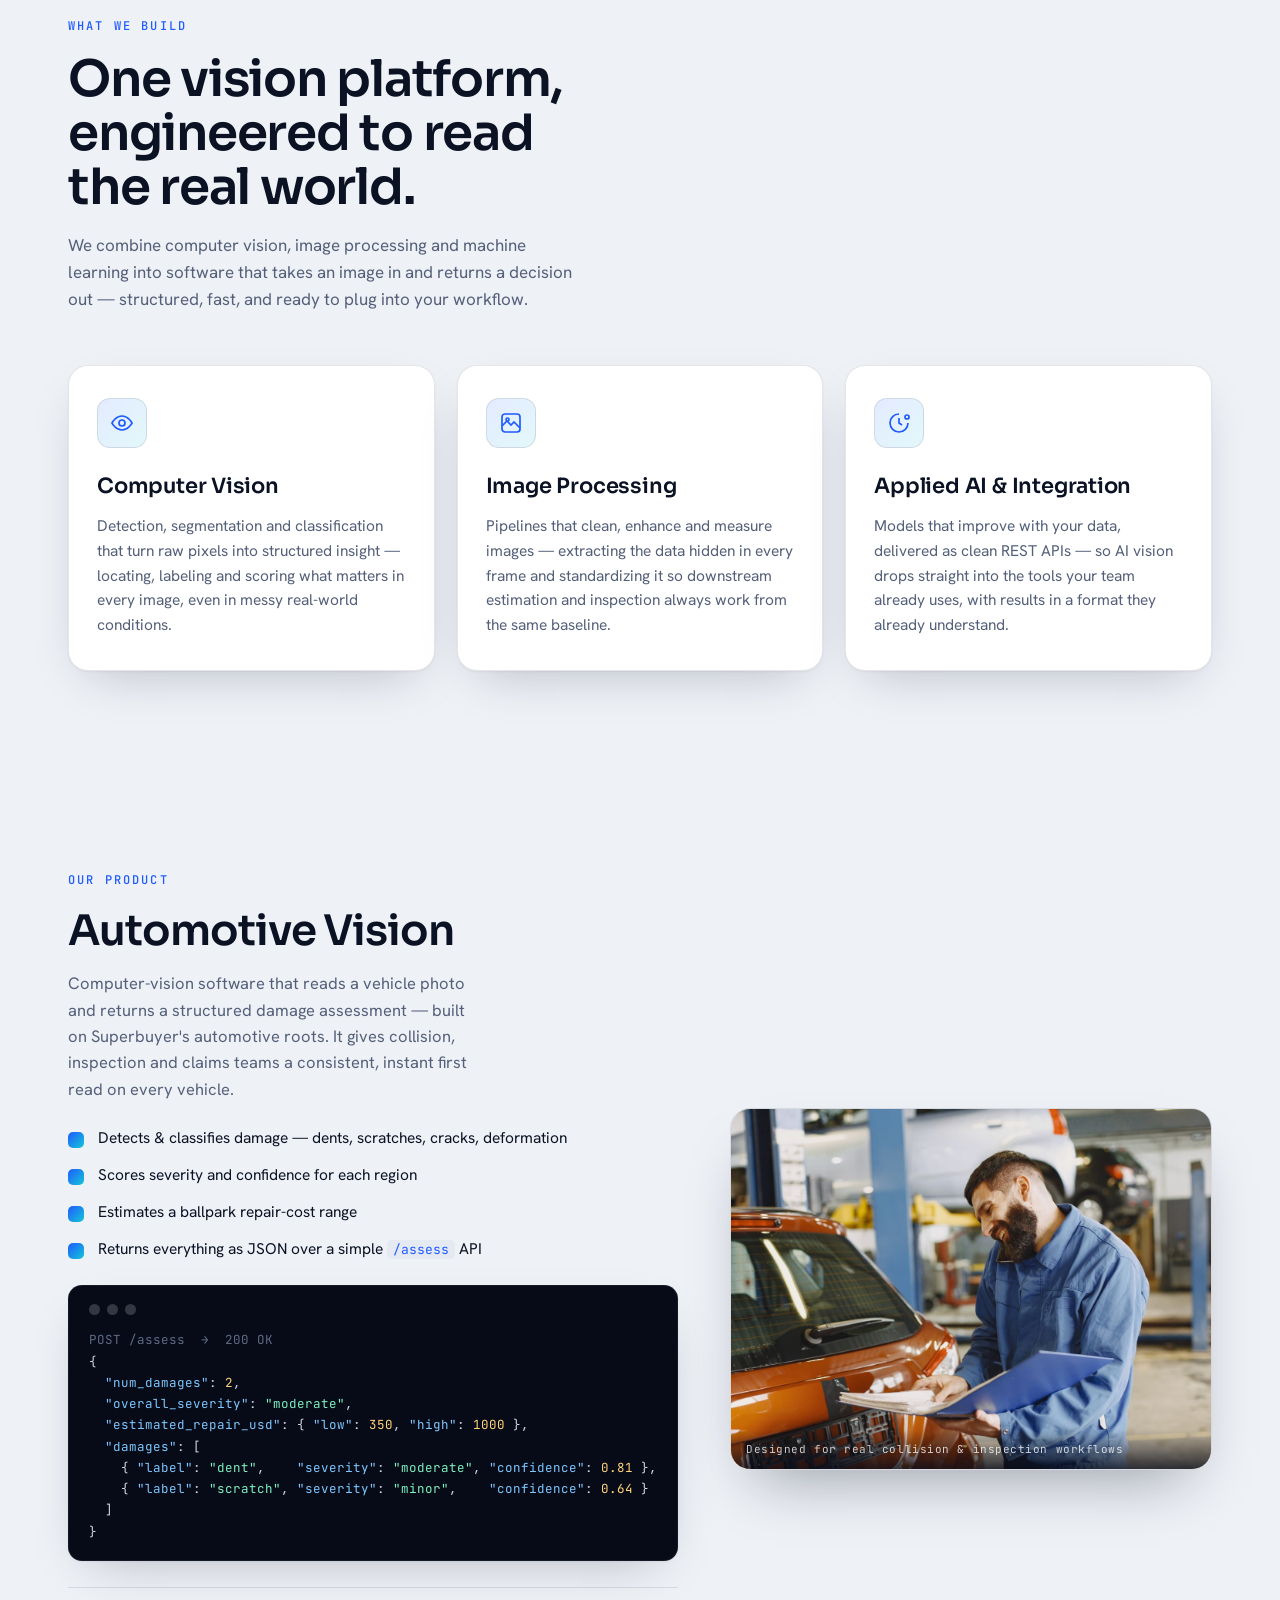
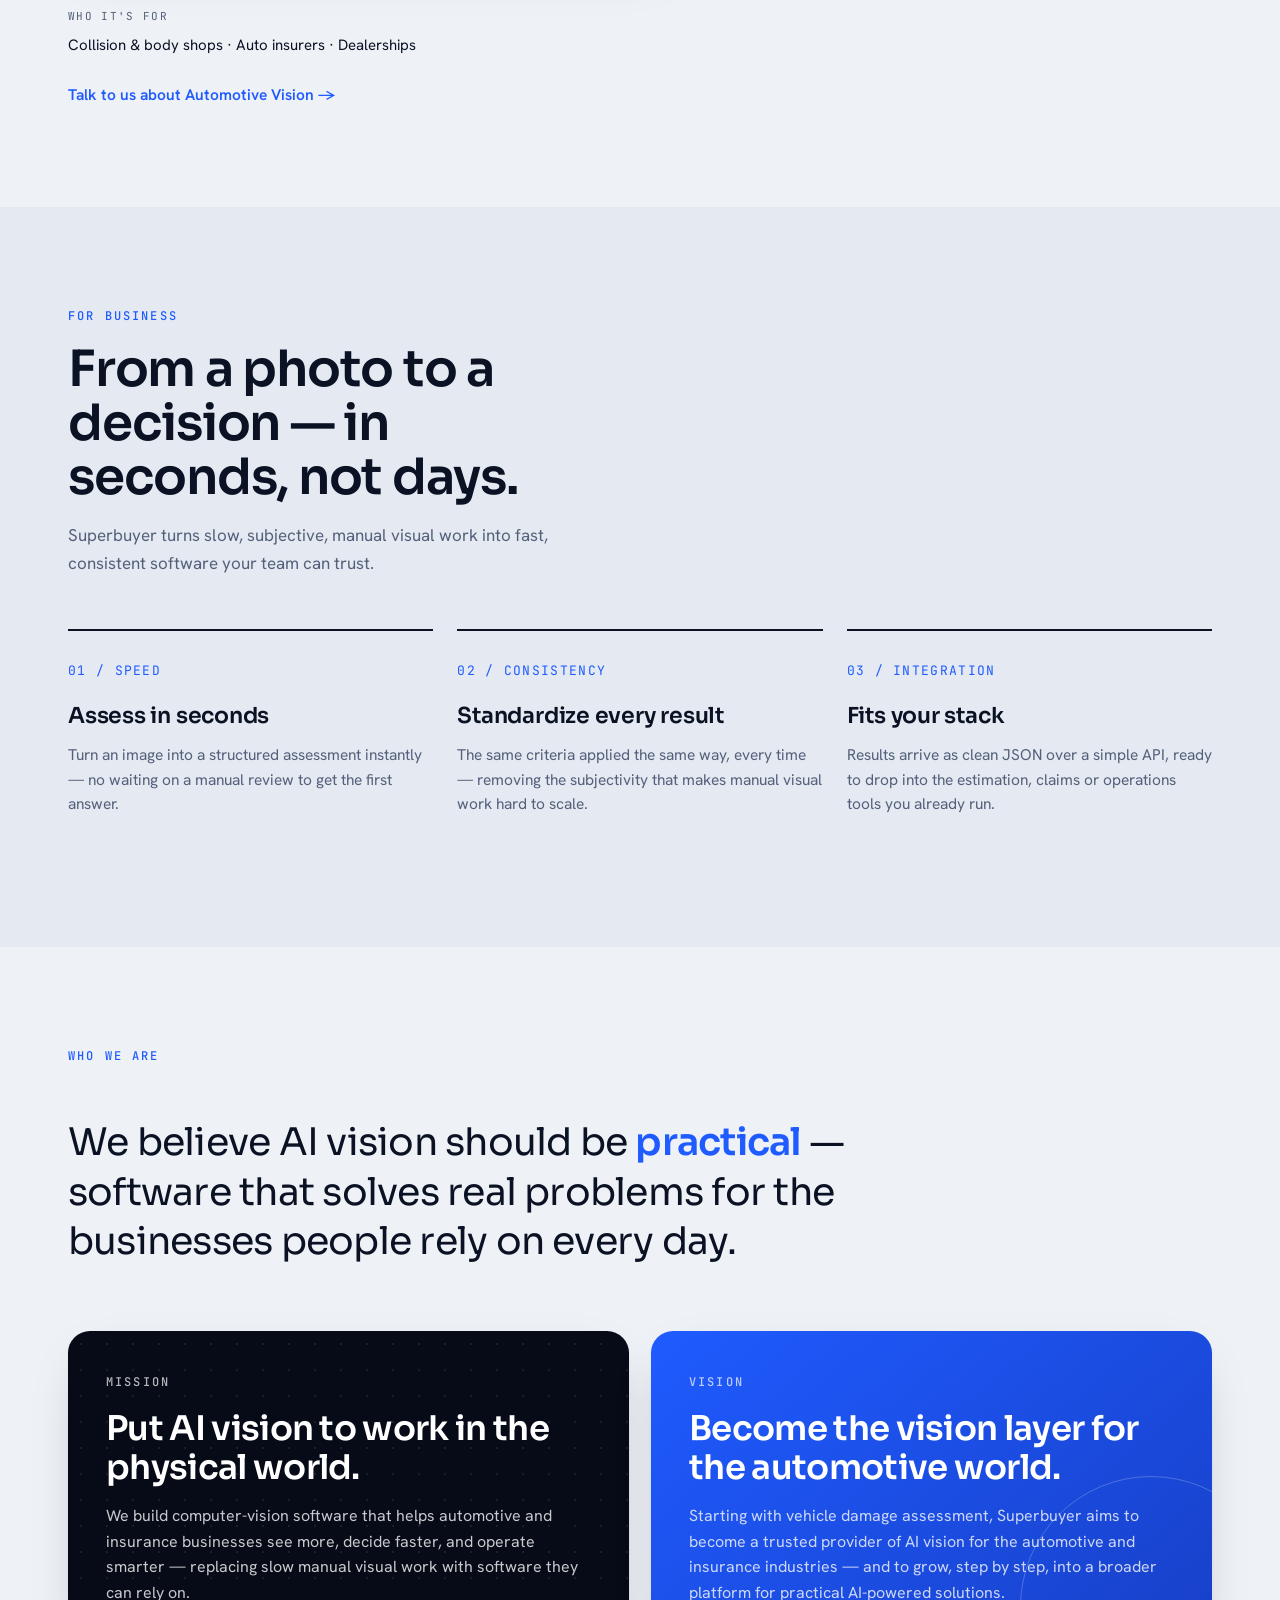
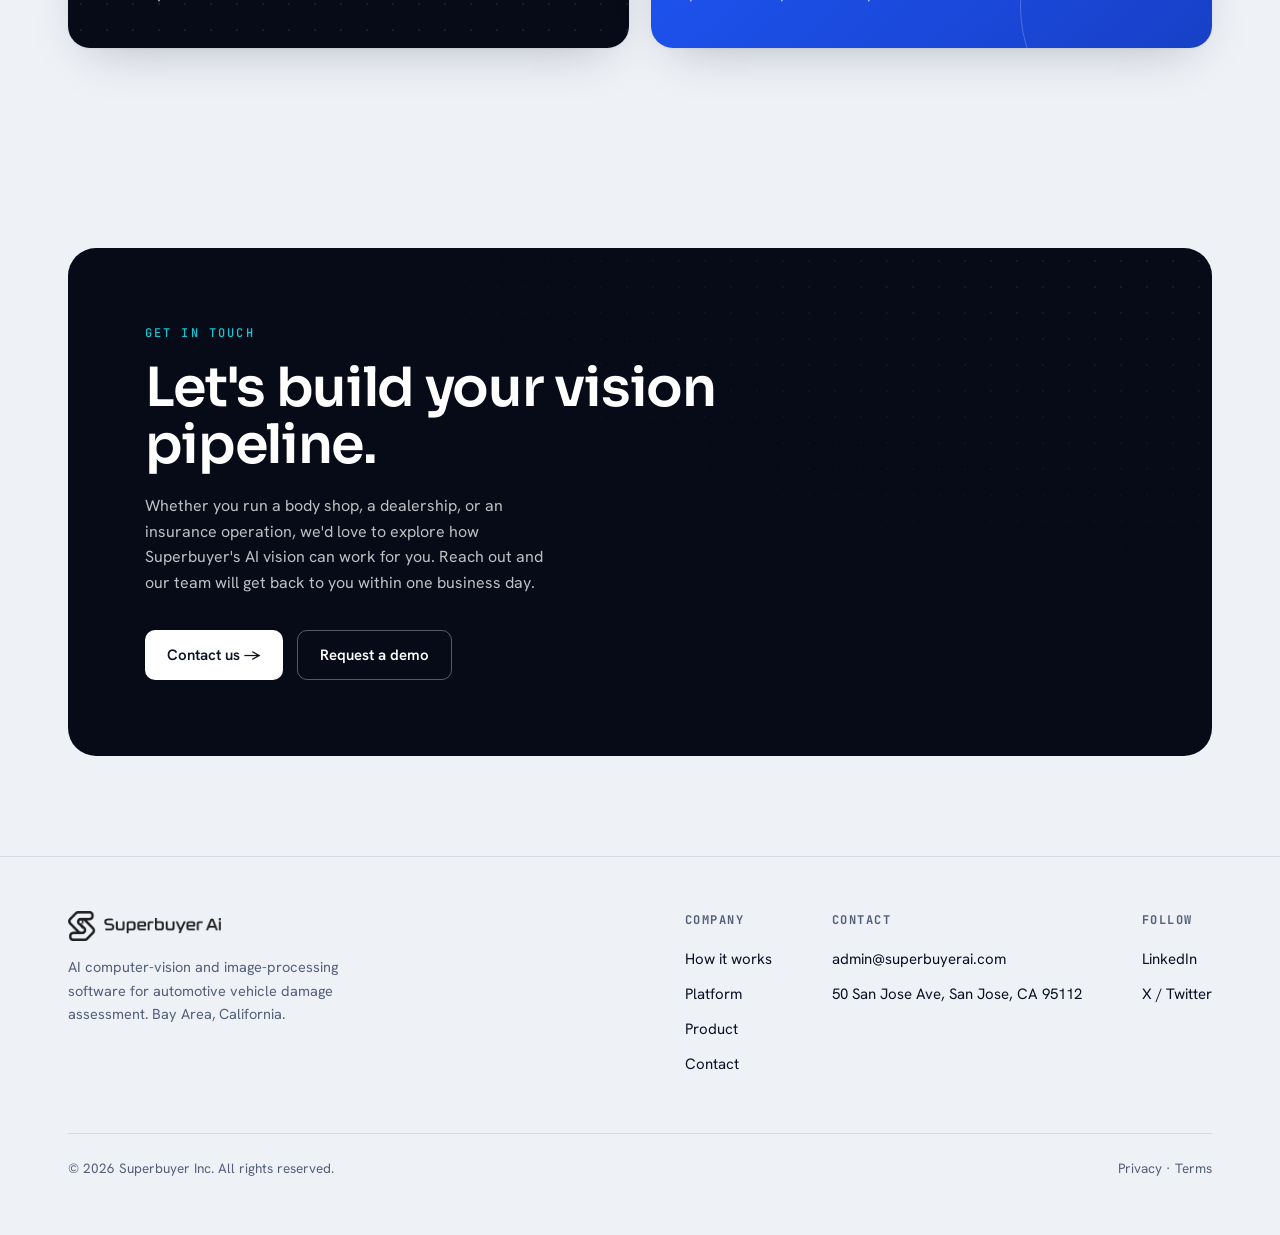
==== commit 0fdd5d87: "Make website automotive-only; align with H1B business plan - Remove the Autonomous Delivery Robots s" ====
--- a/index.html
+++ b/index.html
@@ -3,8 +3,8 @@
 <head>
 <meta charset="UTF-8" />
 <meta name="viewport" content="width=device-width, initial-scale=1.0" />
-<title>Superbuyer Ai — AI Vision & Image-Processing Software</title>
-<meta name="description" content="Superbuyer builds AI computer-vision and image-processing software for the automotive, insurance and robotics industries — turning real-world images into structured decisions." />
+<title>Superbuyer Ai — Automotive AI Vision & Damage Assessment</title>
+<meta name="description" content="Superbuyer builds AI computer-vision and image-processing software for automotive vehicle damage assessment — turning vehicle photos into fast, structured condition and repair assessments for the automotive and insurance industries." />
 <link rel="icon" type="image/png" href="images/favicon.png" />
 <link rel="apple-touch-icon" href="images/apple-touch-icon.png" />
 <link rel="preconnect" href="https://fonts.googleapis.com" />
@@ -20,7 +20,7 @@
     <div class="nav-links">
       <a href="#how">How it works</a>
       <a href="#platform">Platform</a>
-      <a href="#products">Products</a>
+      <a href="#products">Product</a>
       <a href="contact.html">Contact</a>
       <a href="contact.html" class="btn">Partner with us</a>
     </div>
@@ -31,9 +31,9 @@
   <div class="dotgrid"></div>
   <div class="wrap">
     <div class="hero-copy">
-    <div class="eyebrow reveal"><span class="pulse"></span><span class="t">AI VISION SOFTWARE · BAY AREA, USA</span></div>
-    <h1 class="reveal">AI vision that turns <span class="grad">images into decisions.</span></h1>
-    <p class="lead reveal">Superbuyer builds computer-vision and image-processing software for the automotive, insurance and robotics industries — software that sees the real world, understands it, and returns an answer you can act on.</p>
+    <div class="eyebrow reveal"><span class="pulse"></span><span class="t">AUTOMOTIVE AI VISION · BAY AREA, USA</span></div>
+    <h1 class="reveal">AI vision that turns <span class="grad">vehicle photos into decisions.</span></h1>
+    <p class="lead reveal">Superbuyer builds computer-vision and image-processing software for the automotive and insurance industries — software that reads a vehicle photo, understands the damage, and returns an assessment you can act on.</p>
     <div class="hero-cta reveal">
       <a href="contact.html" class="btn">Partner with us →</a>
       <a href="#how" class="btn ghost">See how it works</a>
@@ -48,7 +48,7 @@
         <span class="live">2 regions detected</span>
       </div>
       <div class="viewport">
-        <img src="images/hero-assess.jpg" alt="Superbuyer Automotive Vision detecting a dent and a scratch on a vehicle" />
+        <img src="images/hero-assess.jpg" alt="Superbuyer Automotive Vision detecting bumper and fender damage on a vehicle" />
         <div class="cap"><span>model: damage-detector v1</span><span class="ok">analysis complete · 0.4s</span></div>
       </div>
       <div class="vision-foot">
@@ -62,13 +62,12 @@
 
 <div class="strip">
   <div class="wrap">
-    <p>Built for the industries that move the physical world</p>
+    <p>Built for the businesses that assess vehicles every day</p>
     <div class="who">
       <span>Collision Repair</span>
       <span>Auto Insurance</span>
       <span>Dealerships</span>
-      <span>Last-Mile Delivery</span>
-      <span>Retail &amp; Grocery</span>
+      <span>Fleet Operators</span>
     </div>
   </div>
 </div>
@@ -134,7 +133,7 @@
   <div class="wrap">
     <div class="feature reveal">
       <div>
-        <div class="f-eyebrow"><span class="tag">Product 01</span><span class="pill pill-core">Flagship</span></div>
+        <div class="f-eyebrow"><span class="tag">Our product</span></div>
         <h2 class="f-title">Automotive Vision</h2>
         <p class="f-lead">Computer-vision software that reads a vehicle photo and returns a structured damage assessment — built on Superbuyer's automotive roots. It gives collision, inspection and claims teams a consistent, instant first read on every vehicle.</p>
         <ul class="f-list">
@@ -160,31 +159,8 @@
         <a href="contact.html" class="f-link">Talk to us about Automotive Vision →</a>
       </div>
       <div class="f-media reveal">
-        <img src="images/shop.jpg" alt="A modern collision-repair workshop with vehicles on lifts" />
+        <img src="images/shop.jpg" alt="An inspector assessing a vehicle in a collision-repair workshop" />
         <div class="cap">Designed for real collision &amp; inspection workflows</div>
-      </div>
-    </div>
-  </div>
-</section>
-
-<section style="padding-top:0">
-  <div class="wrap">
-    <div class="feature flip reveal">
-      <div>
-        <div class="f-eyebrow"><span class="tag">Product 02</span><span class="pill pill-dev">In development</span></div>
-        <h2 class="f-title">Autonomous Delivery Robots</h2>
-        <p class="f-lead">An autonomy stack for intelligent last-mile delivery robots that carry food and groceries from the store to the customer's door. Onboard perception and planning let the robot sense obstacles, re-plan its route, and operate safely on real city sidewalks.</p>
-        <ul class="f-list">
-          <li>Perception → planning → mission-control autonomy loop</li>
-          <li>Reactive obstacle avoidance, re-planned every tick</li>
-          <li>Architecture mirrors a production <span class="mono">ROS2 / Nav2</span> stack</li>
-        </ul>
-        <div class="who-for"><span>Who it's for</span>Restaurants · Supermarkets · Retailers</div>
-        <a href="https://superbuyer-ai.github.io/demo/" target="_blank" rel="noopener" class="f-link">See the technology demo →</a>
-      </div>
-      <div class="f-media reveal">
-        <img src="images/street.jpg" alt="A city street and sidewalk at dusk — the last-mile environment" />
-        <div class="cap">Illustrative — the last-mile environment we build for</div>
       </div>
     </div>
   </div>
@@ -229,12 +205,12 @@
         <div class="dotgrid"></div>
         <div class="tag">Mission</div>
         <h3>Put AI vision to work in the physical world.</h3>
-        <p>We build computer-vision software that helps automotive, insurance and logistics businesses see more, decide faster, and operate smarter — replacing slow manual visual work with software they can rely on.</p>
+        <p>We build computer-vision software that helps automotive and insurance businesses see more, decide faster, and operate smarter — replacing slow manual visual work with software they can rely on.</p>
       </div>
       <div class="mv-card mv-vision reveal">
         <div class="tag">Vision</div>
-        <h3>Become the vision layer for everyday industry.</h3>
-        <p>From assessing a damaged vehicle to navigating a city sidewalk, Superbuyer aims to be the engine that lets machines understand the world around them — and put that understanding to work.</p>
+        <h3>Become the vision layer for the automotive world.</h3>
+        <p>Starting with vehicle damage assessment, Superbuyer aims to become a trusted provider of AI vision for the automotive and insurance industries — and to grow, step by step, into a broader platform for practical AI-powered solutions.</p>
       </div>
     </div>
   </div>
@@ -246,7 +222,7 @@
       <div class="dotgrid"></div>
       <div class="tag">Get in touch</div>
       <h2>Let's build your vision pipeline.</h2>
-      <p>Whether you assess vehicles, process claims, or move goods across the last mile, we'd love to explore how Superbuyer's AI vision can work for you. Reach out and our team will get back to you within one business day.</p>
+      <p>Whether you run a body shop, a dealership, or an insurance operation, we'd love to explore how Superbuyer's AI vision can work for you. Reach out and our team will get back to you within one business day.</p>
       <div class="row">
         <a href="contact.html" class="btn">Contact us →</a>
         <a href="contact.html" class="btn ghost">Request a demo</a>
@@ -260,14 +236,14 @@
     <div class="foot">
       <div>
         <a href="index.html" class="brand"><img class="logo-img" src="images/logo.png" alt="Superbuyer Ai" /></a>
-        <p class="blurb">AI computer-vision and image-processing software for the automotive, insurance and robotics industries. Bay Area, California.</p>
+        <p class="blurb">AI computer-vision and image-processing software for automotive vehicle damage assessment. Bay Area, California.</p>
       </div>
       <div class="foot-cols">
         <div class="foot-col">
           <h5>Company</h5>
           <a href="#how">How it works</a>
           <a href="#platform">Platform</a>
-          <a href="#products">Products</a>
+          <a href="#products">Product</a>
           <a href="contact.html">Contact</a>
         </div>
         <div class="foot-col">
@@ -277,7 +253,6 @@
         </div>
         <div class="foot-col">
           <h5>Follow</h5>
-          <a href="https://github.com/Superbuyer-ai" target="_blank" rel="noopener">GitHub</a>
           <a href="#">LinkedIn</a>
           <a href="#">X / Twitter</a>
         </div>
--- a/styles.css
+++ b/styles.css
@@ -291,7 +291,7 @@
 .prod-link:hover{text-decoration:underline}
 
 /* ============ REAL-PHOTO ENRICHMENT (v2) ============ */
-.viewport img{display:block;width:100%;height:auto}
+.viewport img{display:block;width:100%;height:auto;aspect-ratio:4/3;object-fit:cover}
 .viewport .cap{position:absolute;left:0;right:0;bottom:0;display:flex;justify-content:space-between;gap:10px;
   padding:10px 14px;background:linear-gradient(to top,rgba(7,11,24,.82),transparent);
   font-family:"JetBrains Mono",monospace;font-size:11.5px;letter-spacing:.06em;color:rgba(255,255,255,.82)}
@@ -308,7 +308,7 @@
 .step h4{font-family:"Sora";font-weight:600;font-size:18px;letter-spacing:-.01em}
 .step p{color:var(--ink-soft);font-size:14.5px;margin-top:5px}
 .shot{position:relative;border-radius:20px;overflow:hidden;border:1px solid var(--line);box-shadow:0 30px 60px -26px rgba(10,18,36,.4)}
-.shot img{display:block;width:100%;height:auto}
+.shot img{display:block;width:100%;height:auto;aspect-ratio:4/3;object-fit:cover}
 .shot .cap{position:absolute;left:0;right:0;bottom:0;display:flex;justify-content:space-between;gap:10px;
   padding:11px 15px;background:linear-gradient(to top,rgba(7,11,24,.85),transparent);
   font-family:"JetBrains Mono",monospace;font-size:11.5px;letter-spacing:.05em;color:rgba(255,255,255,.85)}
@@ -333,7 +333,7 @@
 .f-link{display:inline-block;margin-top:26px;color:var(--accent);text-decoration:none;font-weight:600;font-size:15.5px}
 .f-link:hover{text-decoration:underline}
 .f-media{position:relative;border-radius:20px;overflow:hidden;border:1px solid var(--line);box-shadow:0 30px 60px -26px rgba(10,18,36,.4)}
-.f-media img{display:block;width:100%;height:auto}
+.f-media img{display:block;width:100%;height:auto;aspect-ratio:4/3;object-fit:cover}
 .f-media .cap{position:absolute;left:0;right:0;bottom:0;padding:11px 15px;
   background:linear-gradient(to top,rgba(7,11,24,.8),transparent);
   font-family:"JetBrains Mono",monospace;font-size:11px;letter-spacing:.05em;color:rgba(255,255,255,.78)}
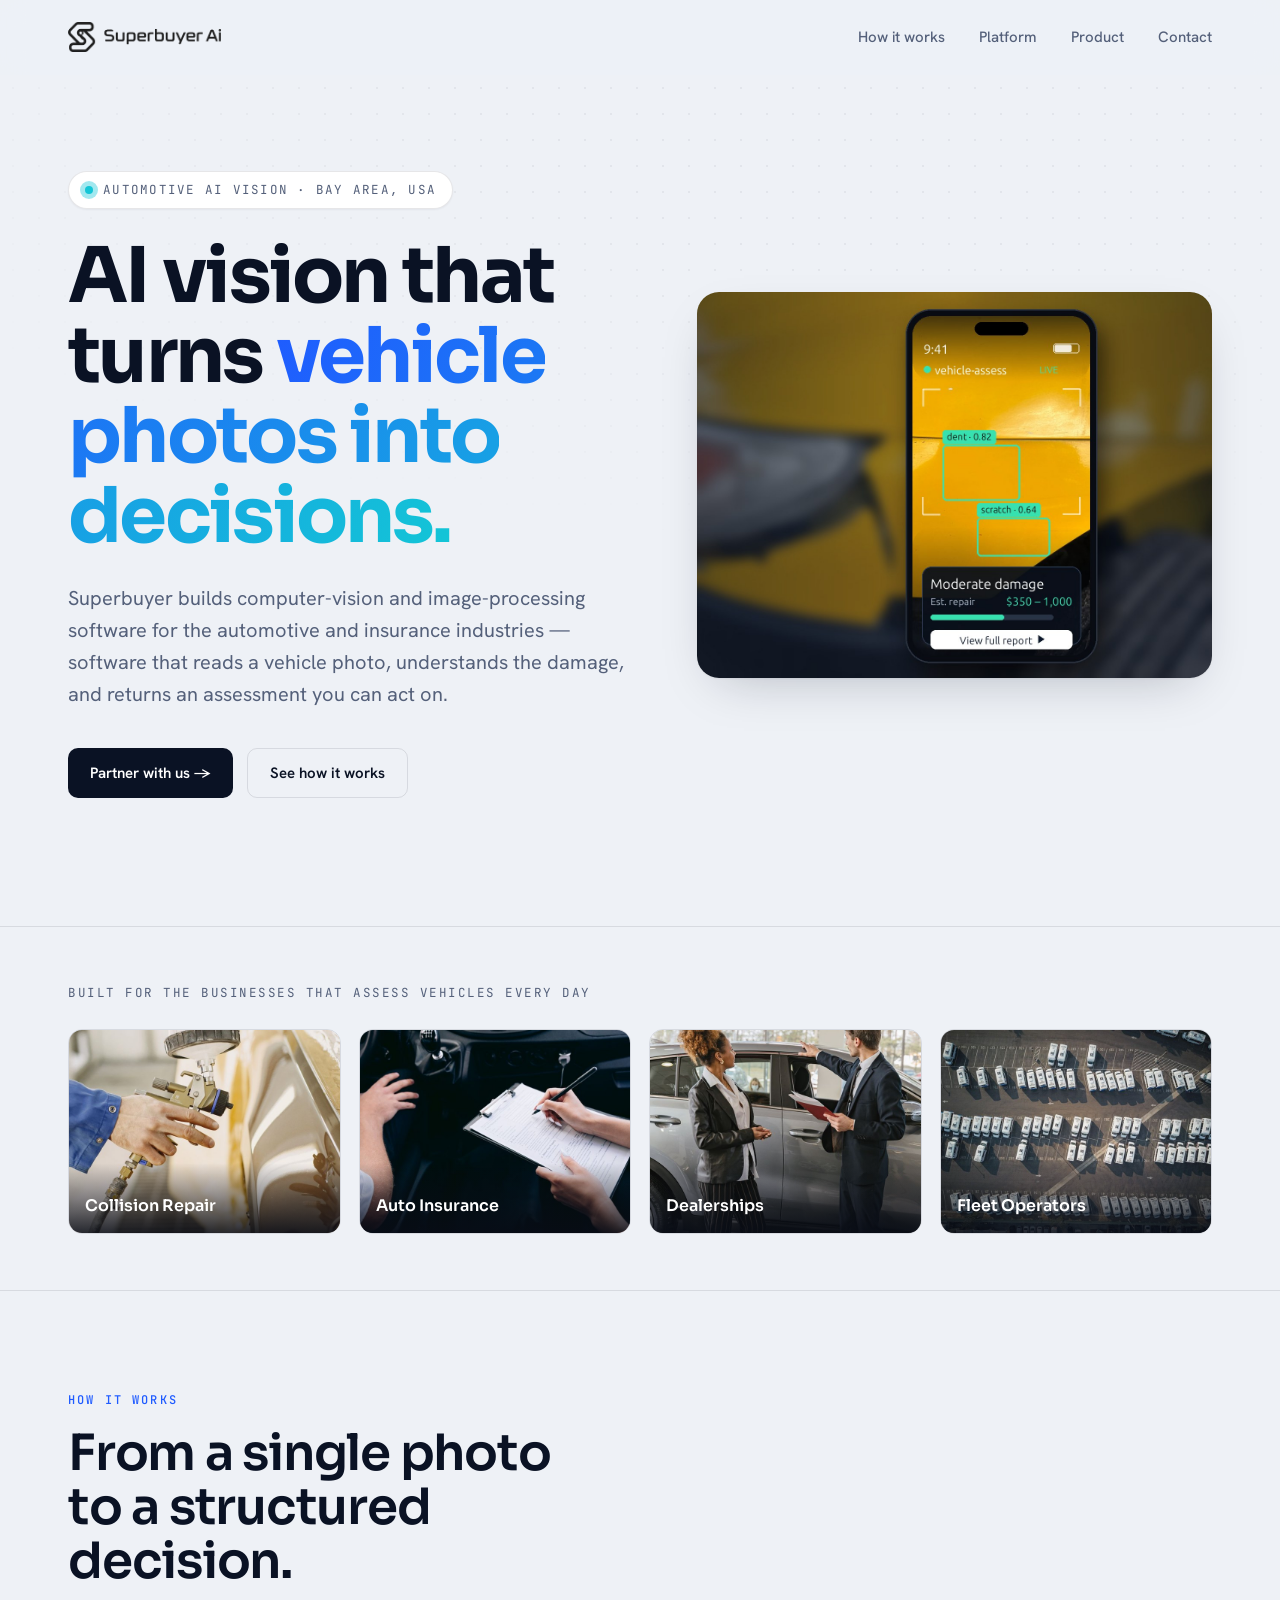
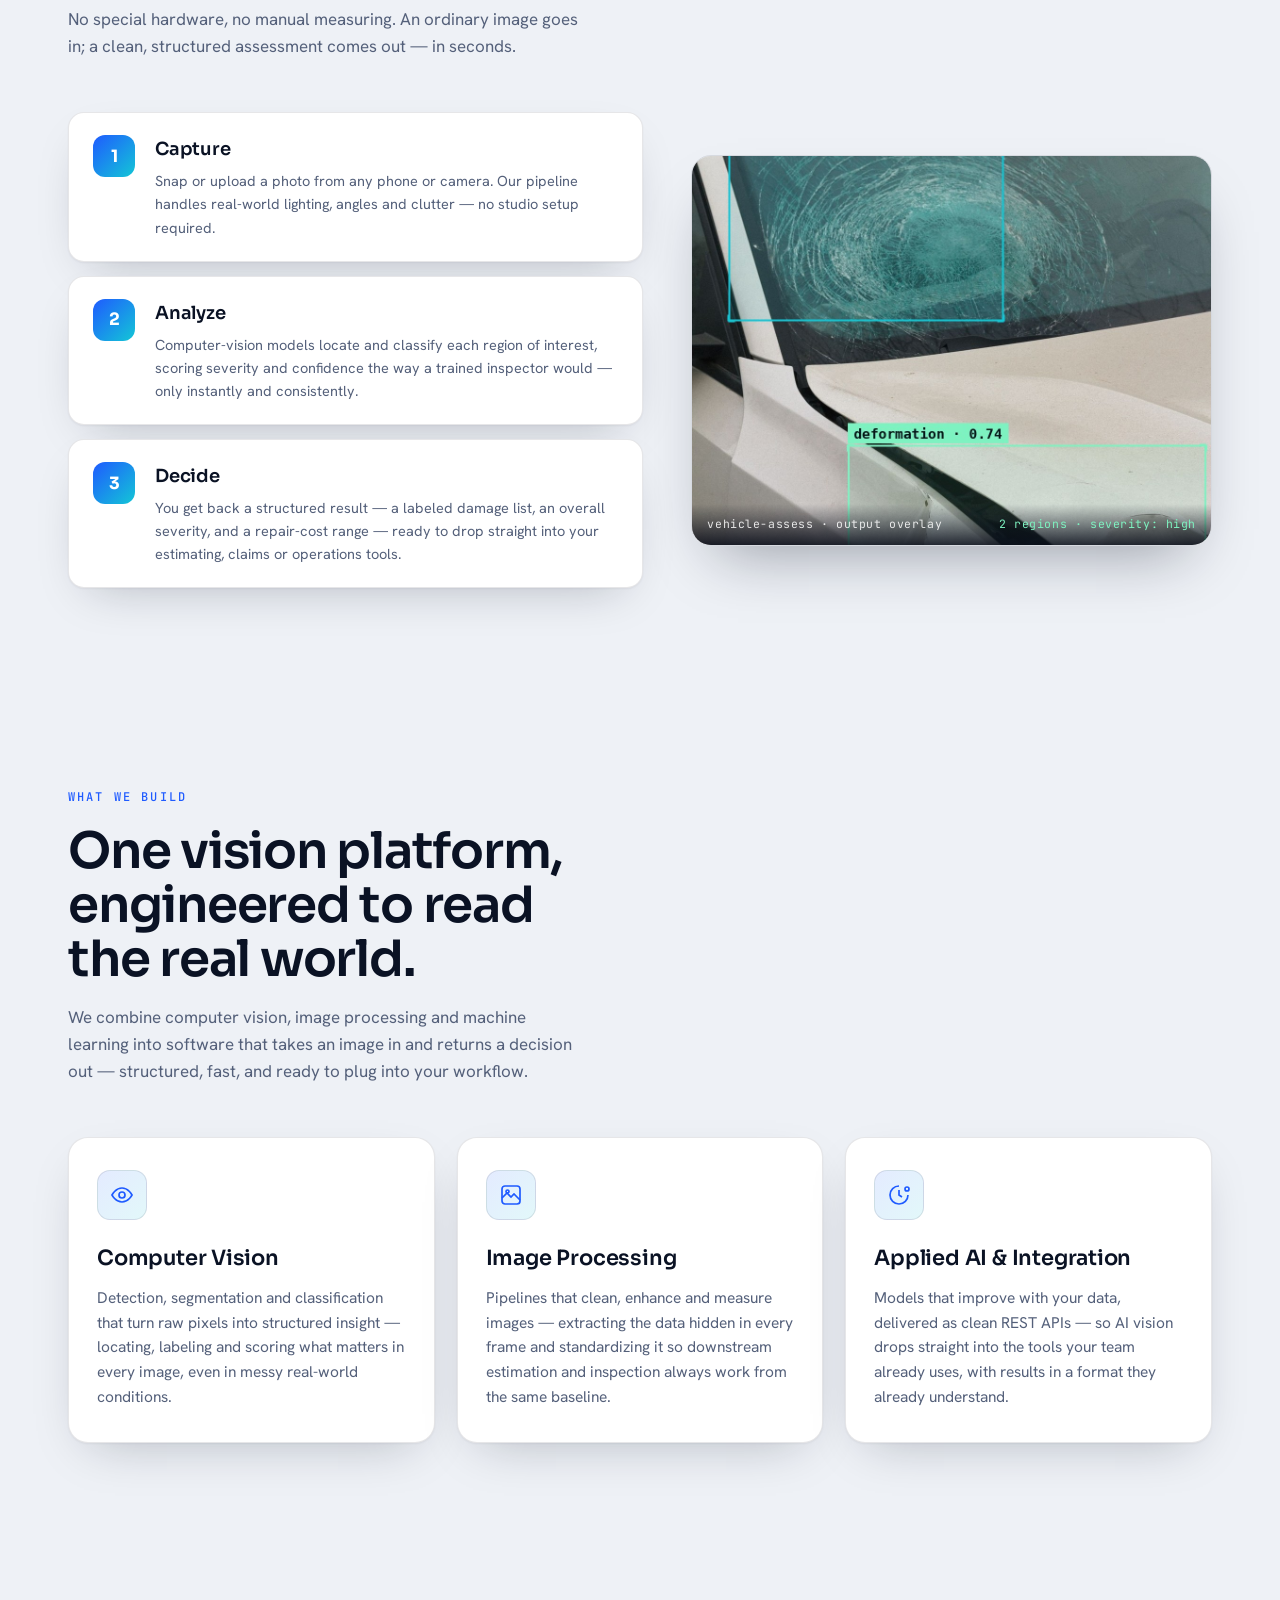
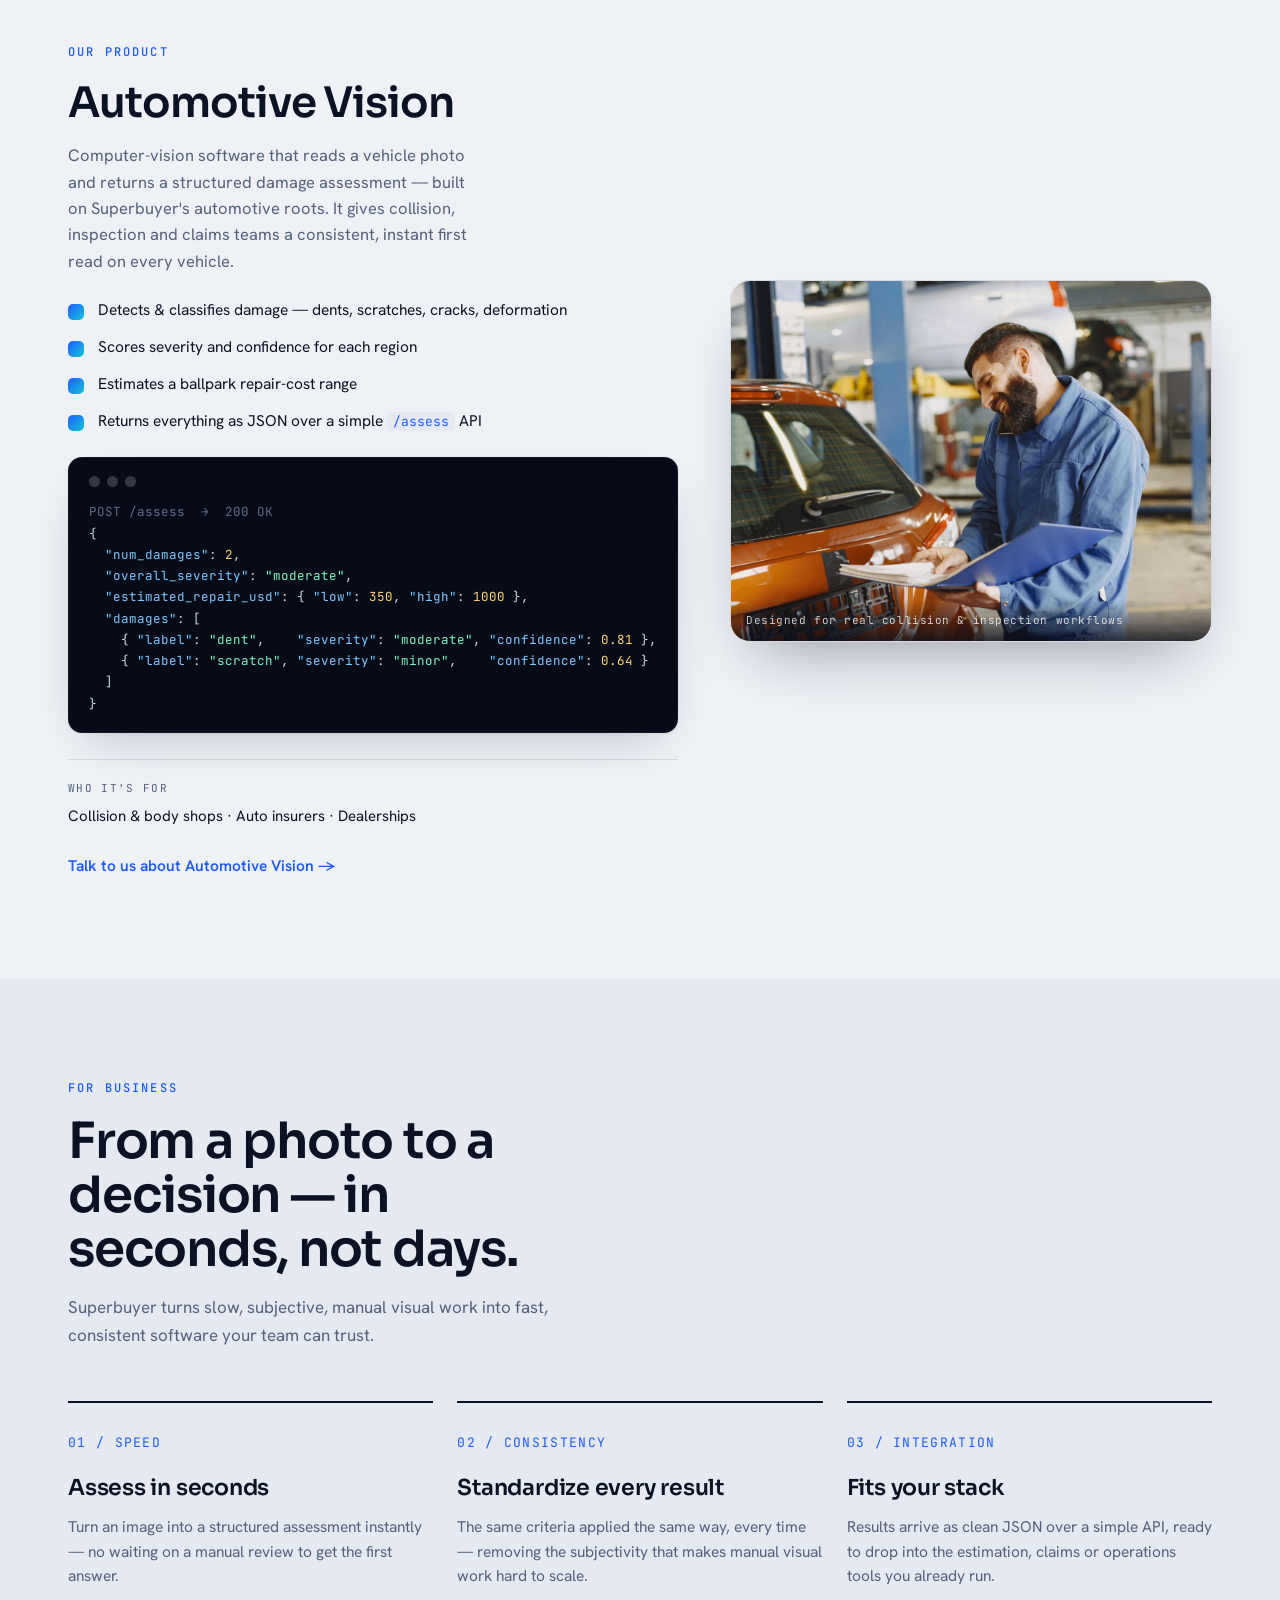
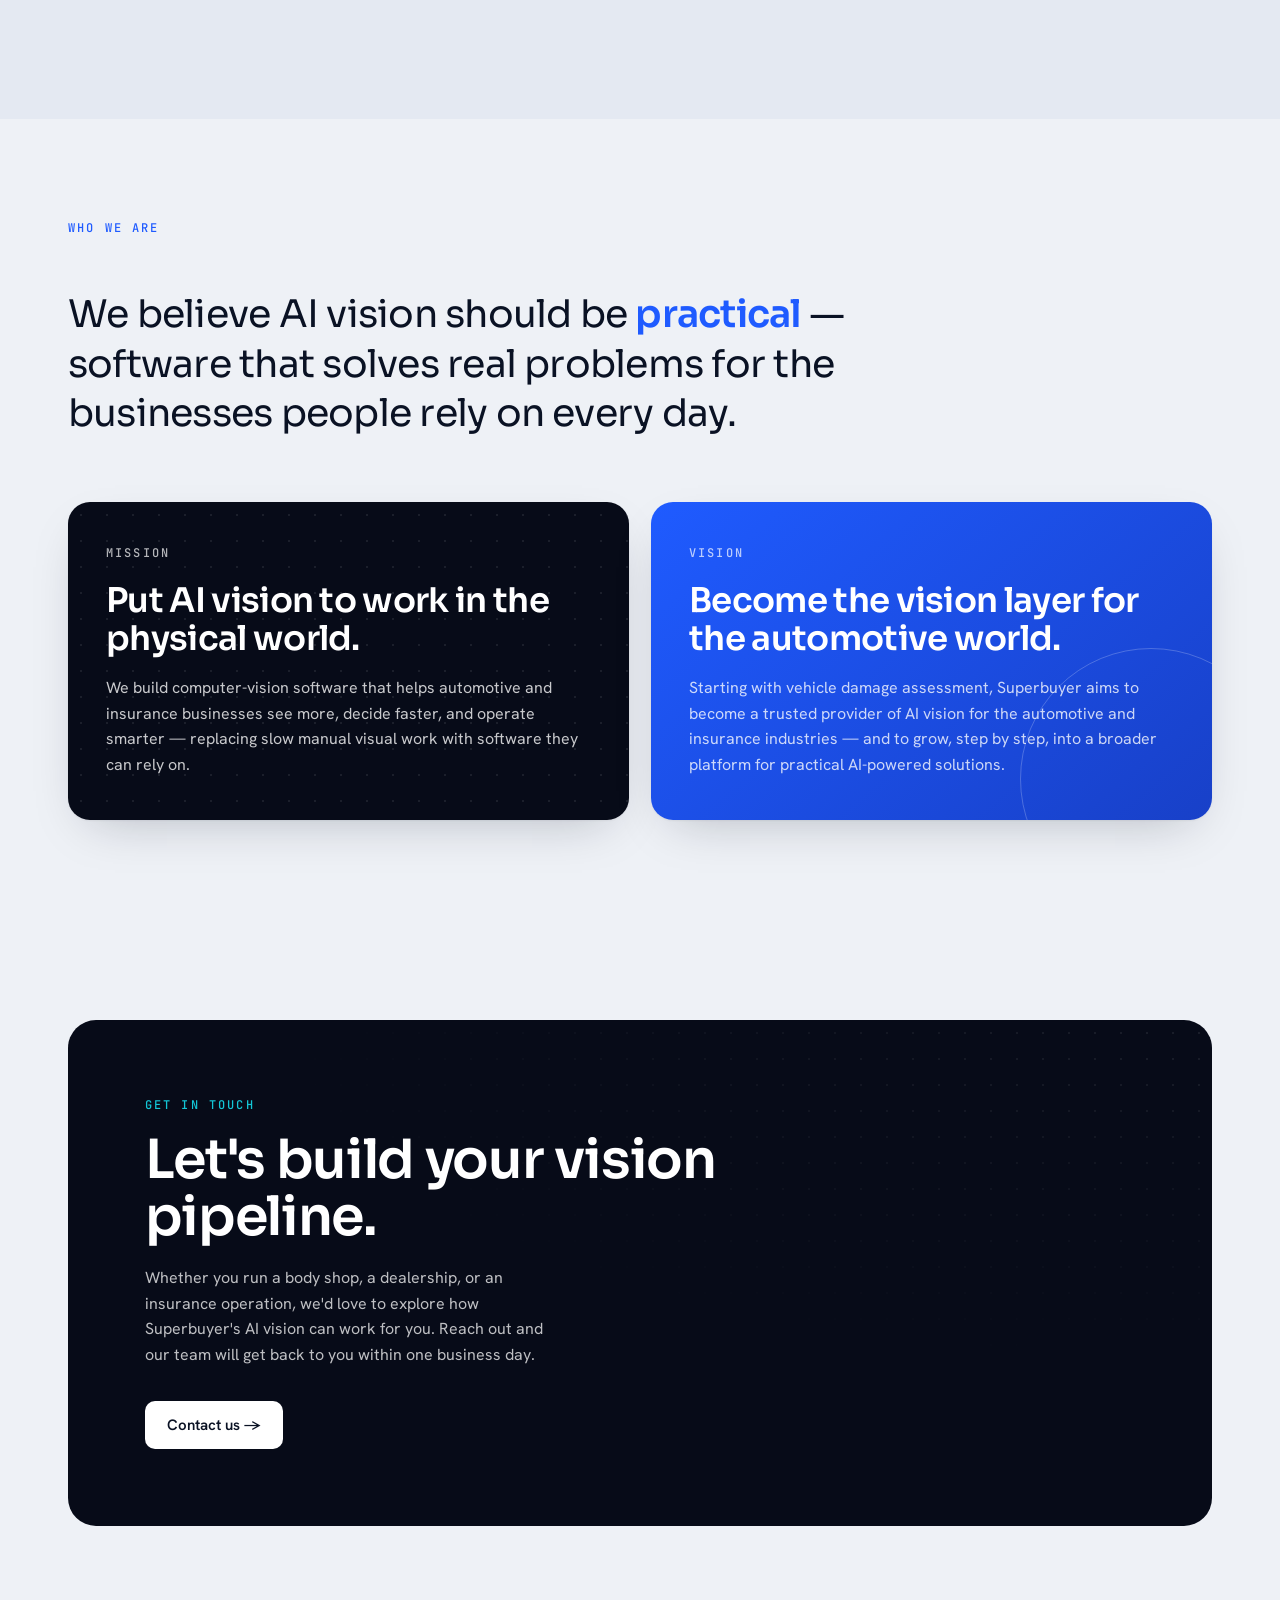
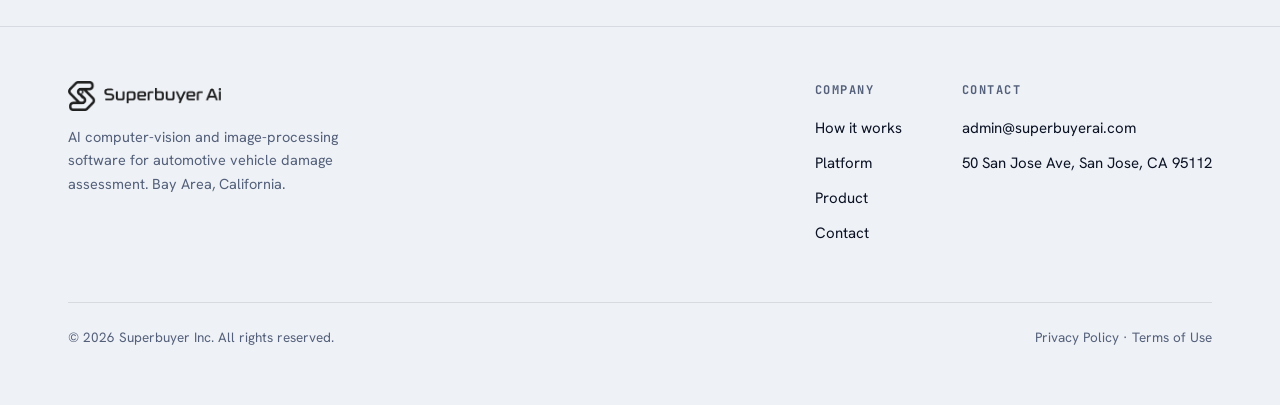
==== commit 7d747b81: "Hero phone visual, industry customer photos, legal pages, nav/footer cleanup - Hero: 2-column layout" ====
--- a/index.html
+++ b/index.html
@@ -22,14 +22,13 @@
       <a href="#platform">Platform</a>
       <a href="#products">Product</a>
       <a href="contact.html">Contact</a>
-      <a href="contact.html" class="btn">Partner with us</a>
     </div>
   </div>
 </nav>
 
 <header>
   <div class="dotgrid"></div>
-  <div class="wrap">
+  <div class="wrap hero-grid">
     <div class="hero-copy">
     <div class="eyebrow reveal"><span class="pulse"></span><span class="t">AUTOMOTIVE AI VISION · BAY AREA, USA</span></div>
     <h1 class="reveal">AI vision that turns <span class="grad">vehicle photos into decisions.</span></h1>
@@ -40,22 +39,9 @@
     </div>
     </div><!-- /hero-copy -->
 
-    <!-- Real product output: detection on an actual vehicle photo -->
-    <div class="vision reveal">
-      <div class="dotgrid"></div>
-      <div class="vision-top">
-        <span class="mono">vehicle-assess · POST /assess</span>
-        <span class="live">2 regions detected</span>
-      </div>
-      <div class="viewport">
-        <img src="images/hero-assess.jpg" alt="Superbuyer Automotive Vision detecting bumper and fender damage on a vehicle" />
-        <div class="cap"><span>model: damage-detector v1</span><span class="ok">analysis complete · 0.4s</span></div>
-      </div>
-      <div class="vision-foot">
-        <div><div class="k">2</div><div class="v">Damages detected</div></div>
-        <div><div class="k">Moderate</div><div class="v">Overall severity</div></div>
-        <div><div class="k">$350–1k</div><div class="v">Est. repair</div></div>
-      </div>
+    <!-- Phone running a live vehicle-damage assessment -->
+    <div class="hero-visual">
+      <img src="images/hero-phone.jpg" alt="A smartphone running Superbuyer's vehicle-damage assessment — detected damage highlighted with an estimated repair cost" />
     </div>
   </div>
 </header>
@@ -64,10 +50,10 @@
   <div class="wrap">
     <p>Built for the businesses that assess vehicles every day</p>
     <div class="who">
-      <span>Collision Repair</span>
-      <span>Auto Insurance</span>
-      <span>Dealerships</span>
-      <span>Fleet Operators</span>
+      <div class="who-card reveal"><img src="images/ind-collision.jpg" alt="Auto body technician repairing a damaged vehicle panel" /><span>Collision Repair</span></div>
+      <div class="who-card reveal"><img src="images/ind-insurance.jpg" alt="Adjuster documenting vehicle condition for an insurance claim" /><span>Auto Insurance</span></div>
+      <div class="who-card reveal"><img src="images/ind-dealership.jpg" alt="Salesperson showing a vehicle to a customer at a dealership" /><span>Dealerships</span></div>
+      <div class="who-card reveal"><img src="images/ind-fleet.jpg" alt="Rows of fleet vehicles parked in a depot" /><span>Fleet Operators</span></div>
     </div>
   </div>
 </div>
@@ -91,7 +77,7 @@
         </div>
         <div class="step reveal">
           <div class="num">3</div>
-          <div><h4>Decide</h4><p>You get back a structured result — a labeled damage list, an overall severity, and a repair-cost range — as JSON your estimating, claims or operations tools can use directly.</p></div>
+          <div><h4>Decide</h4><p>You get back a structured result — a labeled damage list, an overall severity, and a repair-cost range — ready to drop straight into your estimating, claims or operations tools.</p></div>
         </div>
       </div>
       <div class="shot reveal">
@@ -225,7 +211,6 @@
       <p>Whether you run a body shop, a dealership, or an insurance operation, we'd love to explore how Superbuyer's AI vision can work for you. Reach out and our team will get back to you within one business day.</p>
       <div class="row">
         <a href="contact.html" class="btn">Contact us →</a>
-        <a href="contact.html" class="btn ghost">Request a demo</a>
       </div>
     </div>
   </div>
@@ -251,16 +236,11 @@
           <a href="mailto:admin@superbuyerai.com">admin@superbuyerai.com</a>
           <a href="contact.html">50 San Jose Ave, San Jose, CA 95112</a>
         </div>
-        <div class="foot-col">
-          <h5>Follow</h5>
-          <a href="#">LinkedIn</a>
-          <a href="#">X / Twitter</a>
-        </div>
       </div>
     </div>
     <div class="copyright">
       <span>© 2026 Superbuyer Inc. All rights reserved.</span>
-      <span>Privacy · Terms</span>
+      <span><a href="privacy.html">Privacy Policy</a> · <a href="terms.html">Terms of Use</a></span>
     </div>
   </div>
 </footer>
--- a/styles.css
+++ b/styles.css
@@ -83,7 +83,13 @@
 @keyframes ping{to{transform:scale(2.8);opacity:0}}
 .eyebrow span.t{font-family:"JetBrains Mono",monospace;font-size:12.5px;letter-spacing:.1em;color:var(--ink-soft)}
 .hero-copy{position:relative;z-index:2;max-width:600px}
-@media(max-width:1180px) and (min-width:981px){.hero-copy{max-width:50%}}
+/* 2-column hero: copy left, phone visual right */
+.hero-grid{display:grid;grid-template-columns:1.06fr .94fr;gap:48px;align-items:center;position:relative;z-index:2}
+@media(max-width:980px){.hero-grid{grid-template-columns:1fr;gap:36px}.hero-copy{max-width:640px}}
+.hero-visual{position:relative;animation:slideInRight 1s cubic-bezier(.22,.61,.36,1) both;animation-delay:.12s}
+.hero-visual img{display:block;width:100%;height:auto;border-radius:22px;box-shadow:var(--shadow)}
+@keyframes slideInRight{from{opacity:0;transform:translateX(72px)}to{opacity:1;transform:none}}
+@media(prefers-reduced-motion:reduce){.hero-visual{animation:none}}
 h1{font-family:"Sora",sans-serif;font-weight:700;font-size:clamp(40px,6vw,78px);
   line-height:1.04;letter-spacing:-.035em;margin:28px 0 0}
 h1 .grad{background:linear-gradient(120deg,var(--accent),var(--accent-2));-webkit-background-clip:text;background-clip:text;color:transparent}
@@ -108,11 +114,15 @@
 .route-foot div .v{font-size:13.5px;color:rgba(255,255,255,.55);margin-top:2px}
 
 /* ---------- LOGO STRIP ---------- */
-.strip{padding:30px 0;border-top:1px solid var(--line);border-bottom:1px solid var(--line);margin-top:48px}
-.strip .wrap{display:flex;align-items:center;gap:30px;flex-wrap:wrap;justify-content:space-between}
-.strip p{font-family:"JetBrains Mono",monospace;font-size:12.5px;letter-spacing:.12em;text-transform:uppercase;color:var(--ink-soft);white-space:nowrap}
-.strip .who{display:flex;gap:34px;flex-wrap:wrap}
-.strip .who span{font-family:"Sora";font-weight:600;font-size:18px;color:var(--ink);opacity:.62}
+.strip{padding:56px 0;border-top:1px solid var(--line);border-bottom:1px solid var(--line);margin-top:48px}
+.strip .wrap{display:block}
+.strip p{font-family:"JetBrains Mono",monospace;font-size:12.5px;letter-spacing:.12em;text-transform:uppercase;color:var(--ink-soft);margin-bottom:26px}
+.strip .who{display:grid;grid-template-columns:repeat(4,1fr);gap:18px}
+.who-card{position:relative;display:block;border-radius:14px;overflow:hidden;border:1px solid var(--line);aspect-ratio:4/3}
+.who-card img{width:100%;height:100%;object-fit:cover;display:block;transition:transform .5s cubic-bezier(.22,.61,.36,1)}
+.who-card:hover img{transform:scale(1.05)}
+.who-card span{position:absolute;left:0;right:0;bottom:0;padding:30px 16px 14px;font-family:"Sora";font-weight:600;font-size:16px;color:#fff;background:linear-gradient(to top,rgba(8,12,22,.86),rgba(8,12,22,0))}
+@media(max-width:760px){.strip .who{grid-template-columns:repeat(2,1fr)}}
 
 /* ---------- SECTION ---------- */
 section{padding:100px 0}
@@ -182,6 +192,14 @@
 .foot-col a{display:block;color:var(--ink);text-decoration:none;font-size:15px;margin-bottom:11px;transition:color .2s}
 .foot-col a:hover{color:var(--accent)}
 .copyright{margin-top:46px;padding-top:24px;border-top:1px solid var(--line);color:var(--ink-soft);font-size:13.5px;display:flex;justify-content:space-between;gap:14px;flex-wrap:wrap}
+.copyright a{color:var(--ink-soft);text-decoration:none;transition:color .2s}
+.copyright a:hover{color:var(--ink)}
+.legal{max-width:760px;margin:0 auto;padding:6px 0 40px}
+.legal .updated{font-family:"JetBrains Mono",monospace;font-size:12.5px;letter-spacing:.08em;text-transform:uppercase;color:var(--ink-soft);margin-bottom:26px}
+.legal h2{font-family:"Sora";font-weight:700;font-size:21px;margin:36px 0 10px;color:var(--ink)}
+.legal p,.legal li{color:var(--ink-soft);font-size:15.5px;line-height:1.72;margin:0 0 14px}
+.legal ul{margin:0 0 14px;padding-left:20px}
+.legal a{color:var(--ink);text-decoration:underline}
 
 /* reveal */
 .reveal{opacity:0;transform:translateY(26px);transition:opacity .8s cubic-bezier(.2,.7,.2,1),transform .8s cubic-bezier(.2,.7,.2,1)}
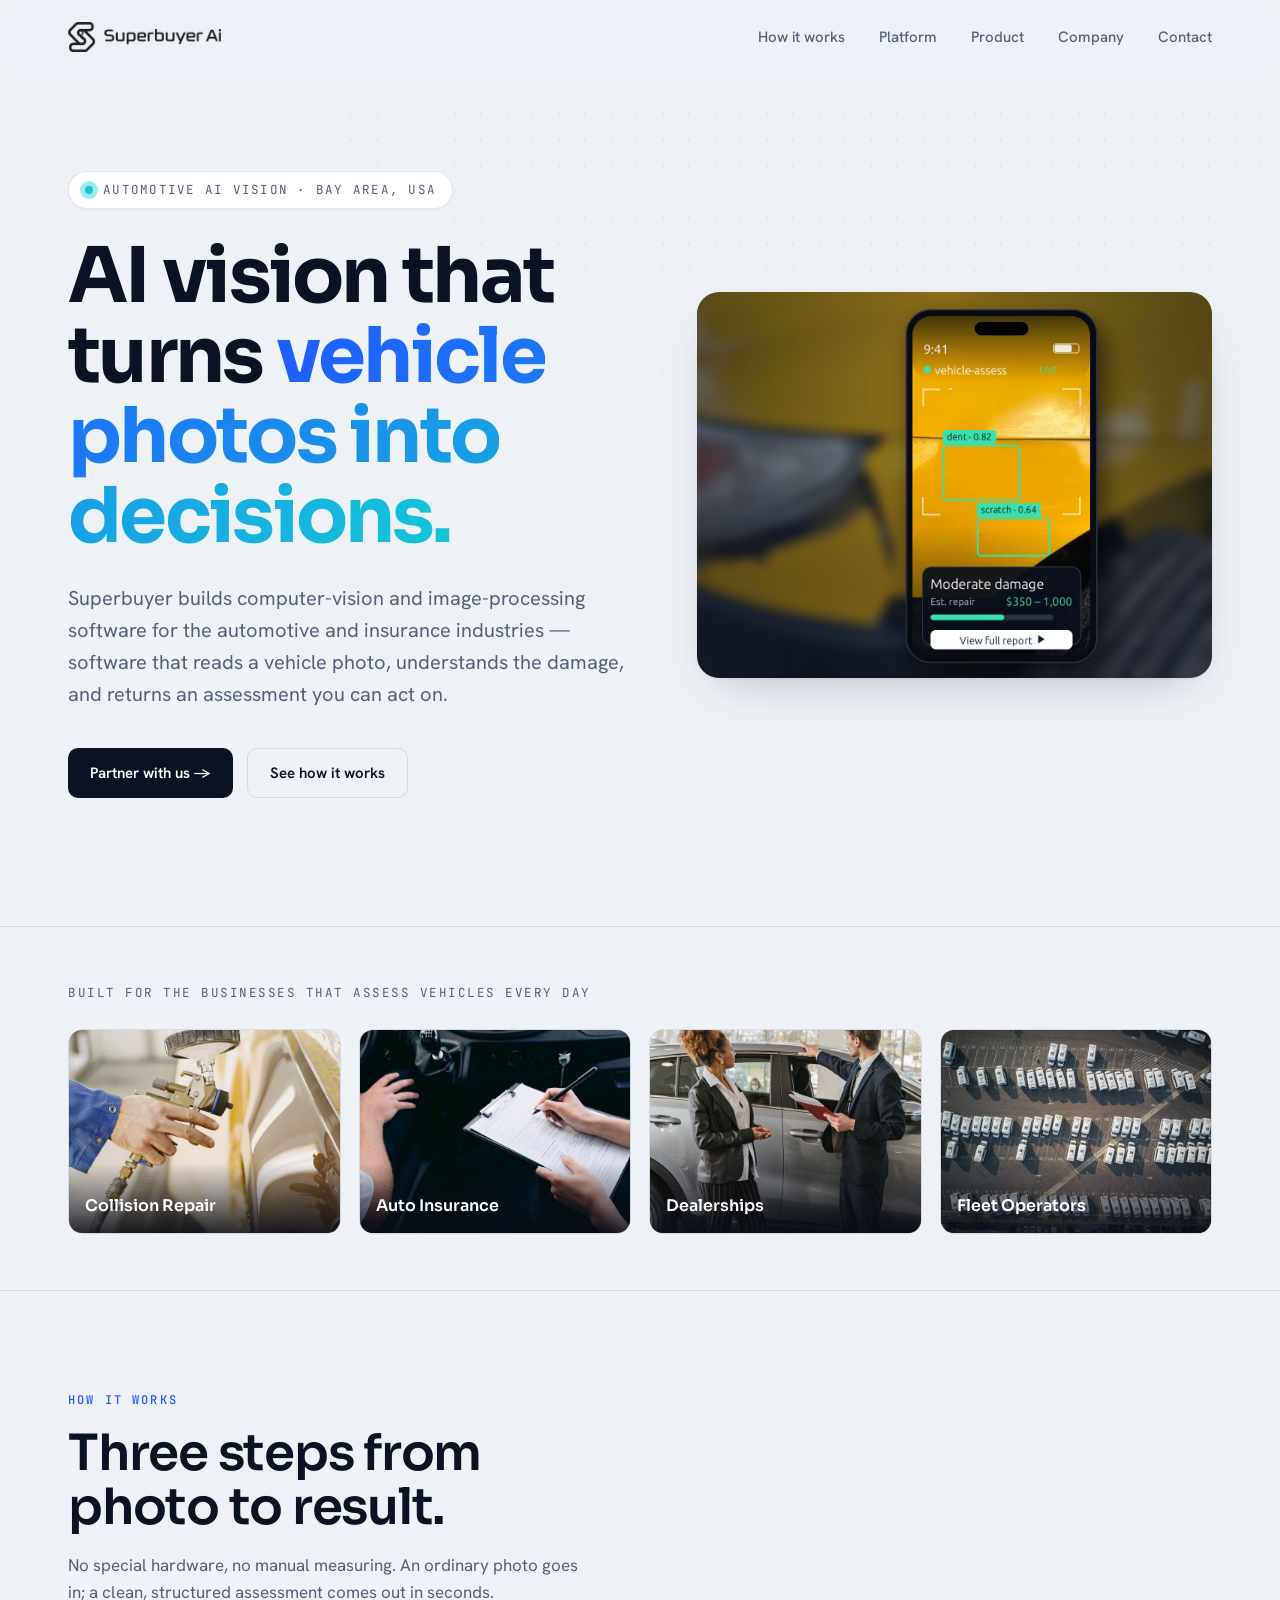
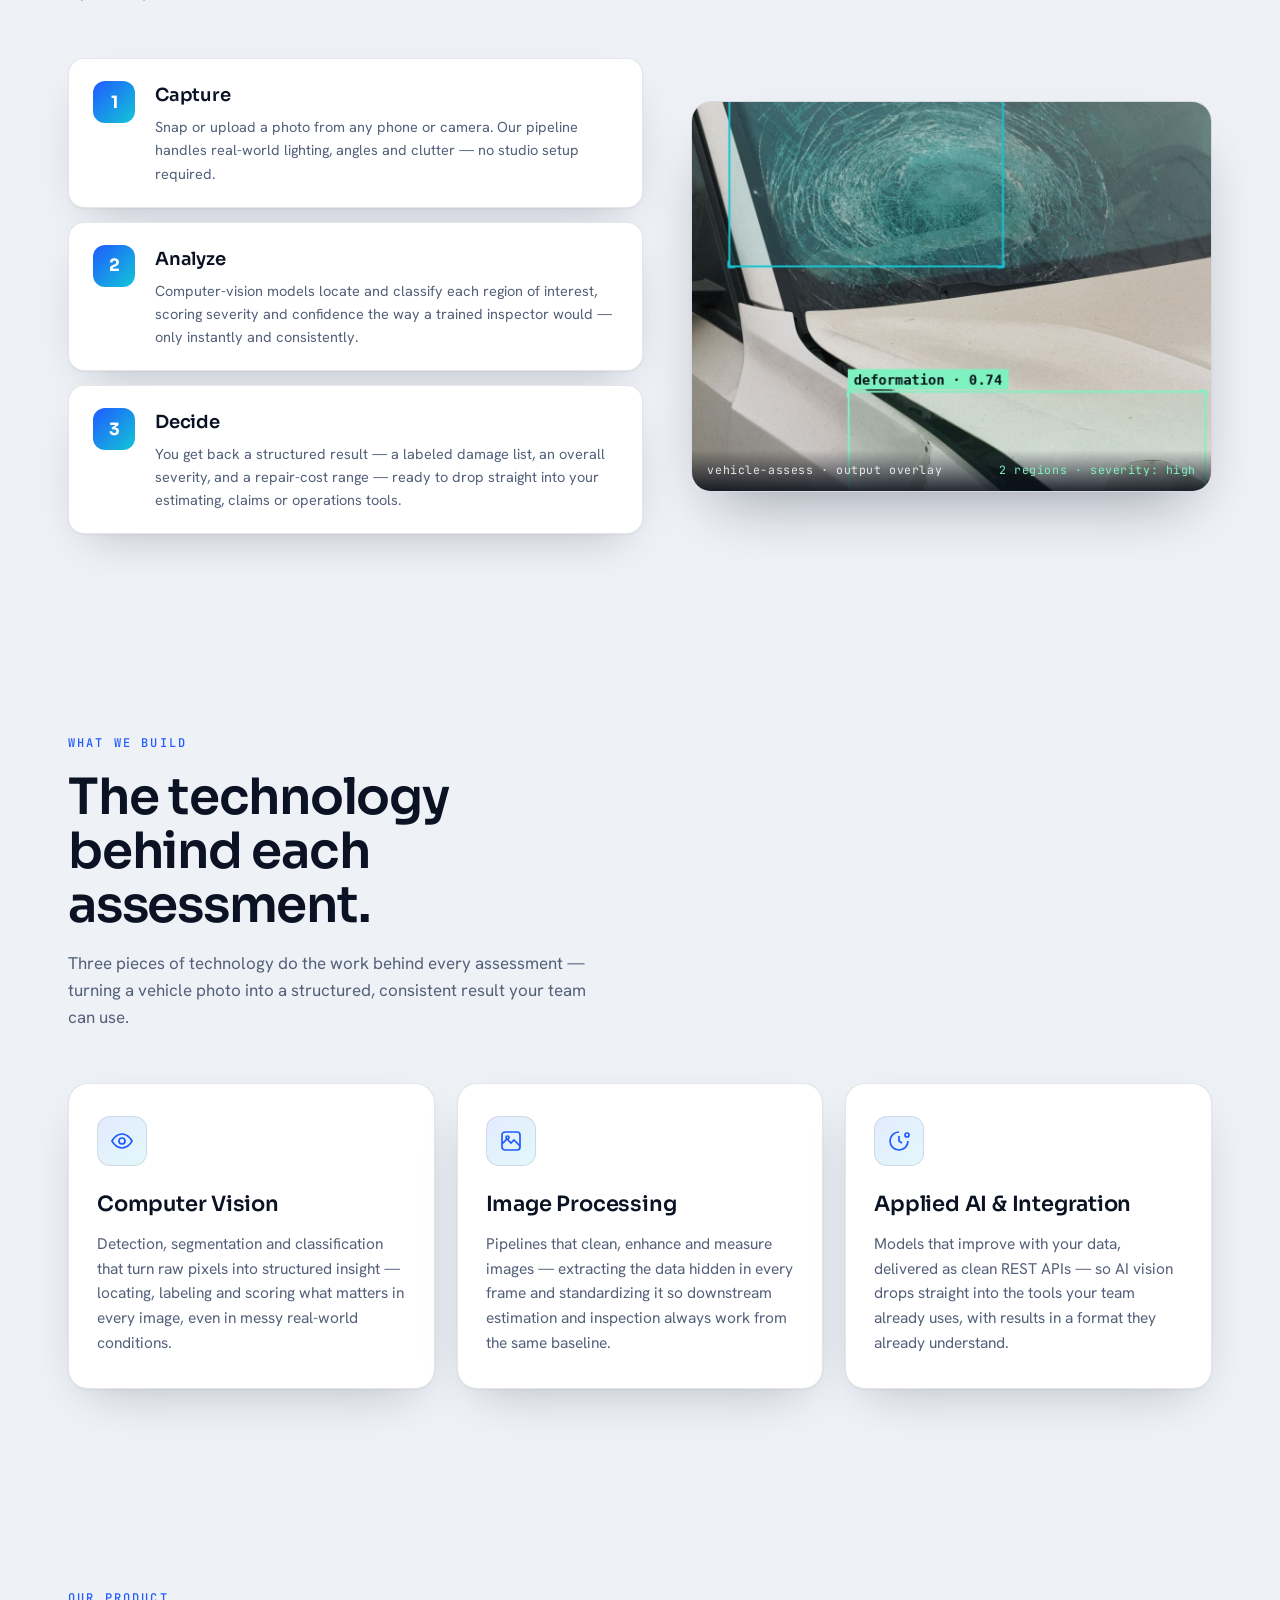
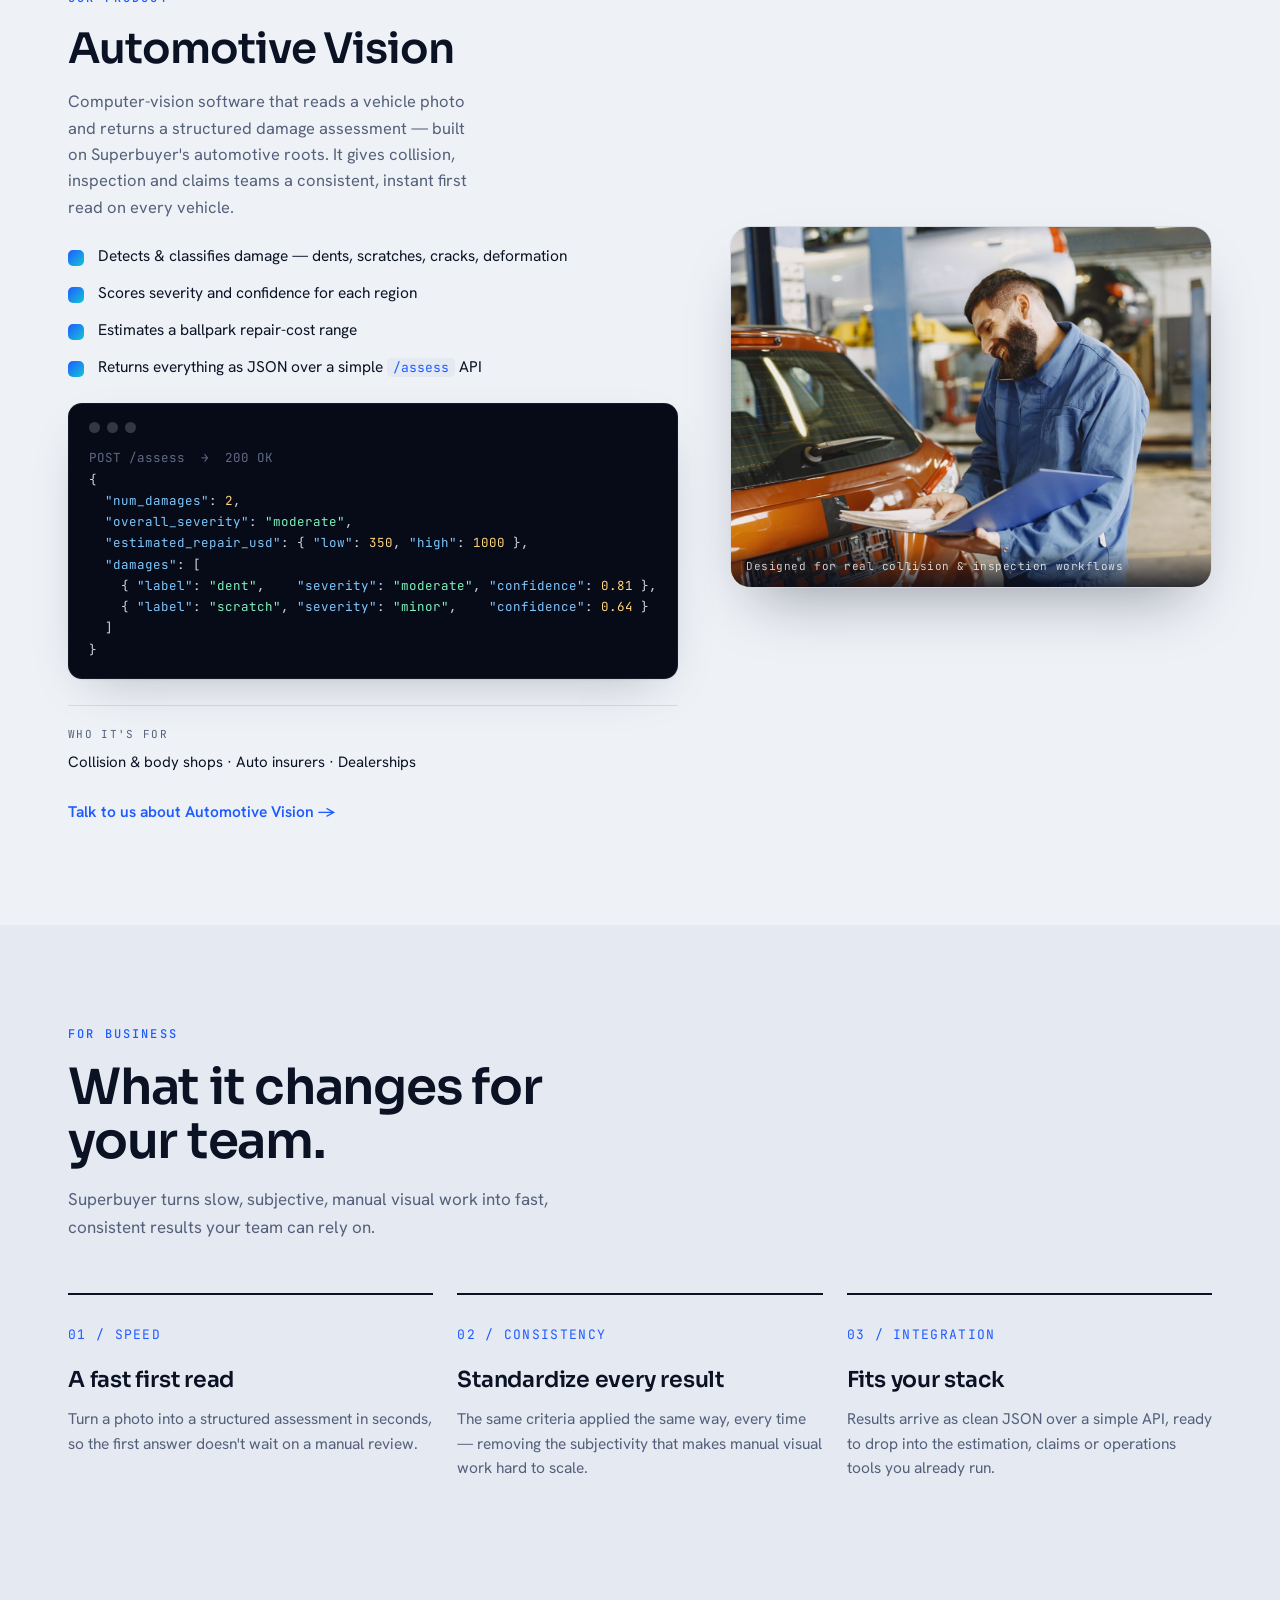
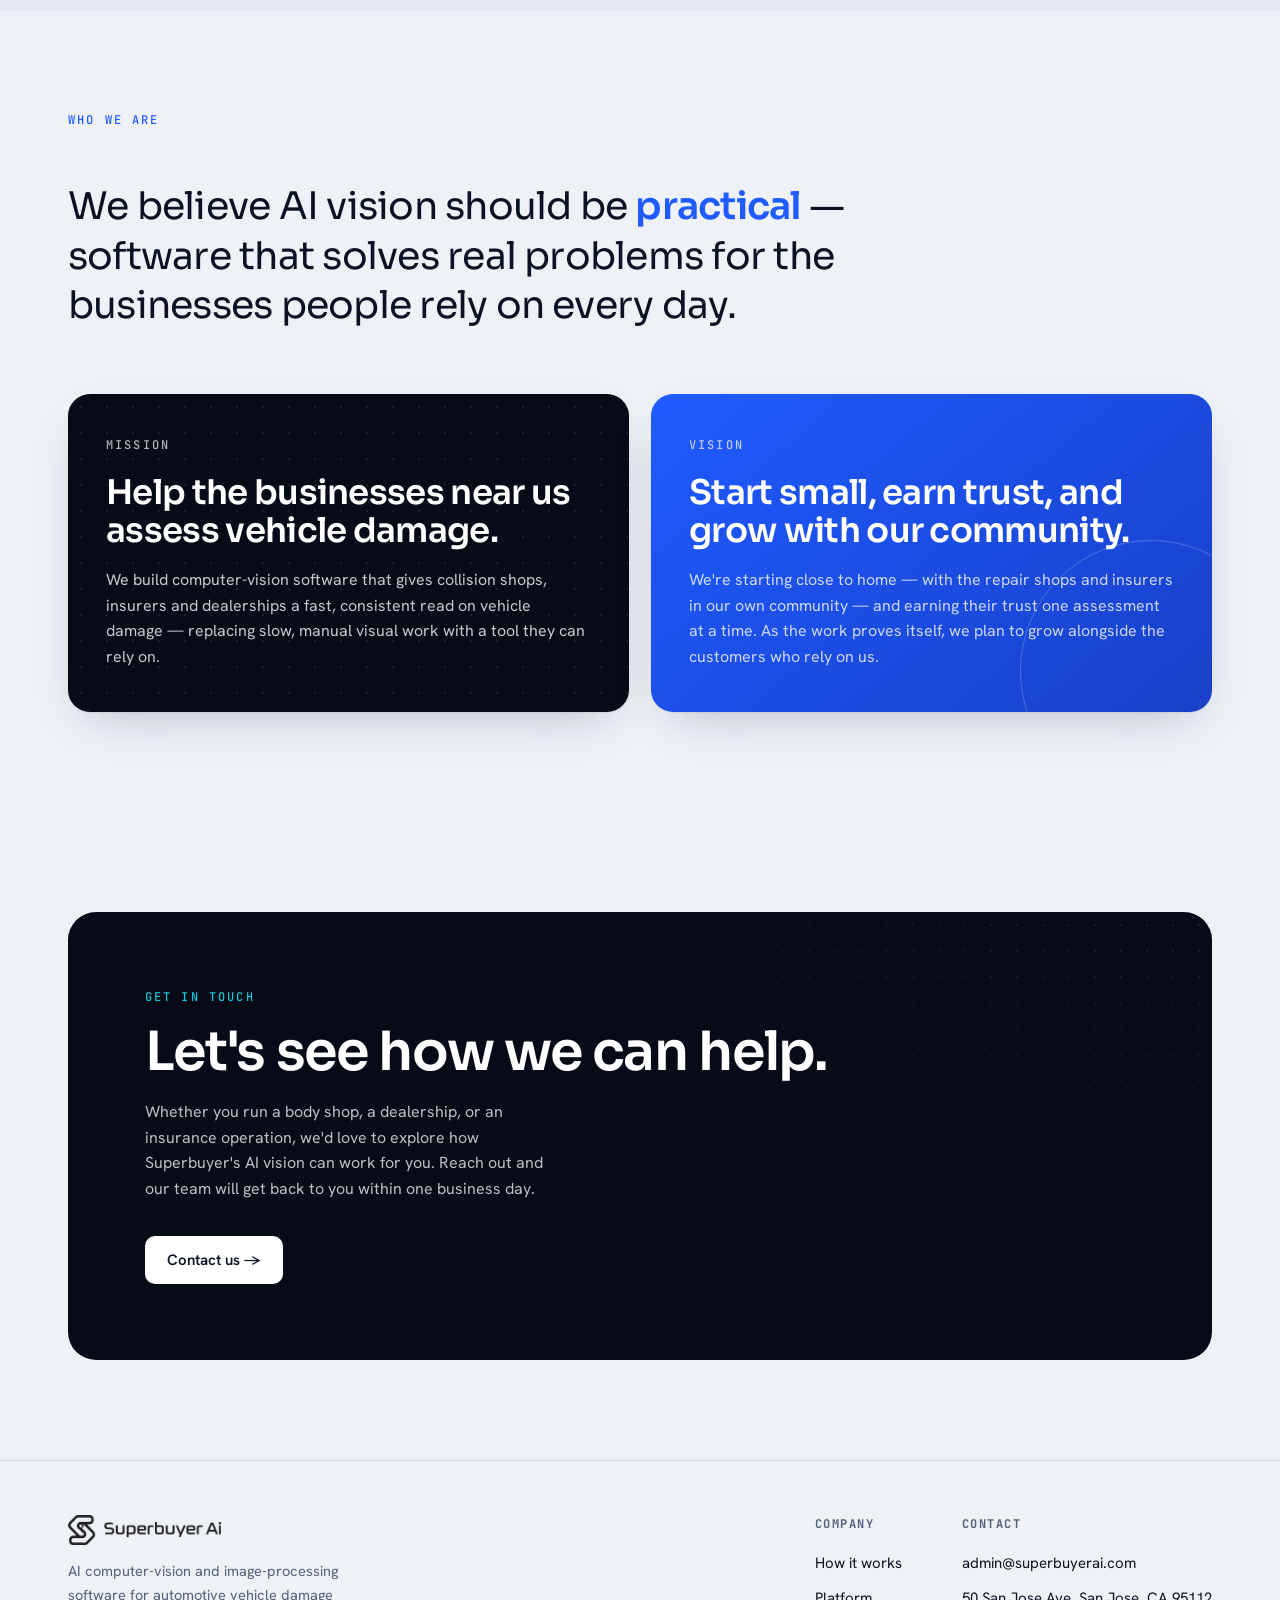
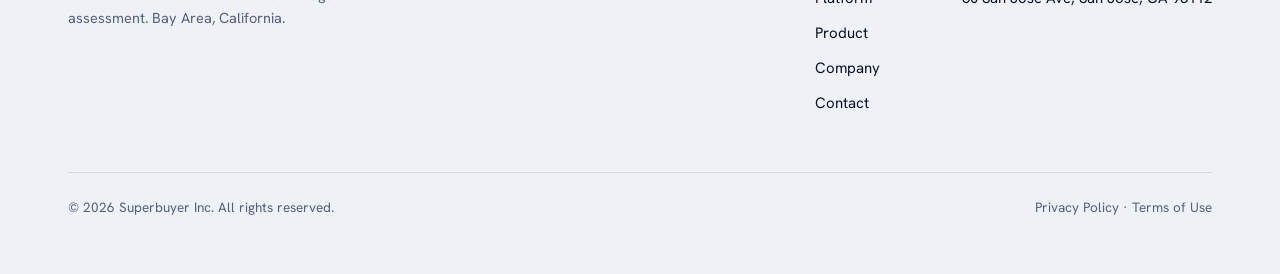
==== commit 002b6d08: "Down-to-earth copy, unified nav, SEO basics - Replace grandiose slogans with concrete, BP-aligned co" ====
--- a/index.html
+++ b/index.html
@@ -3,7 +3,7 @@
 <head>
 <meta charset="UTF-8" />
 <meta name="viewport" content="width=device-width, initial-scale=1.0" />
-<title>Superbuyer Ai — Automotive AI Vision & Damage Assessment</title>
+<title>Superbuyer AI — Automotive AI Vision & Damage Assessment</title>
 <meta name="description" content="Superbuyer builds AI computer-vision and image-processing software for automotive vehicle damage assessment — turning vehicle photos into fast, structured condition and repair assessments for the automotive and insurance industries." />
 <link rel="icon" type="image/png" href="images/favicon.png" />
 <link rel="apple-touch-icon" href="images/apple-touch-icon.png" />
@@ -11,16 +11,31 @@
 <link rel="preconnect" href="https://fonts.gstatic.com" crossorigin />
 <link href="https://fonts.googleapis.com/css2?family=Sora:wght@400;500;600;700;800&family=Hanken+Grotesk:wght@400;500;600;700&family=JetBrains+Mono:wght@400;500;600&display=swap" rel="stylesheet" />
 <link rel="stylesheet" href="styles.css" />
+<link rel="canonical" href="https://superbuyerai.com/" />
+<meta property="og:type" content="website" />
+<meta property="og:site_name" content="Superbuyer AI" />
+<meta property="og:title" content="Superbuyer AI — Automotive AI Vision & Damage Assessment" />
+<meta property="og:description" content="Computer-vision software that reads a vehicle photo and returns a structured damage assessment for collision repair, auto insurance, dealerships and fleets." />
+<meta property="og:url" content="https://superbuyerai.com/" />
+<meta property="og:image" content="https://superbuyerai.com/images/hero-phone.jpg" />
+<meta name="twitter:card" content="summary_large_image" />
+<meta name="twitter:title" content="Superbuyer AI — Automotive AI Vision & Damage Assessment" />
+<meta name="twitter:description" content="Computer-vision software that turns a vehicle photo into a structured damage assessment." />
+<meta name="twitter:image" content="https://superbuyerai.com/images/hero-phone.jpg" />
+<script type="application/ld+json">
+{"@context":"https://schema.org","@type":"Organization","name":"Superbuyer Inc.","alternateName":"Superbuyer AI","url":"https://superbuyerai.com","logo":"https://superbuyerai.com/images/logo.png","email":"admin@superbuyerai.com","description":"AI computer-vision and image-processing software for automotive vehicle damage assessment.","address":{"@type":"PostalAddress","streetAddress":"50 San Jose Ave","addressLocality":"San Jose","addressRegion":"CA","postalCode":"95112","addressCountry":"US"}}
+</script>
 </head>
 <body>
 
 <nav id="nav">
   <div class="wrap nav-in">
-    <a href="index.html" class="brand"><img class="logo-img" src="images/logo.png" alt="Superbuyer Ai" /></a>
+    <a href="index.html" class="brand"><img class="logo-img" src="images/logo.png" alt="Superbuyer AI" /></a>
     <div class="nav-links">
       <a href="#how">How it works</a>
       <a href="#platform">Platform</a>
       <a href="#products">Product</a>
+      <a href="#company">Company</a>
       <a href="contact.html">Contact</a>
     </div>
   </div>
@@ -62,8 +77,8 @@
   <div class="wrap">
     <div class="sec-head reveal">
       <div class="tag">How it works</div>
-      <h2 class="sec-title">From a single photo to a structured decision.</h2>
-      <p class="sec-note">No special hardware, no manual measuring. An ordinary image goes in; a clean, structured assessment comes out — in seconds.</p>
+      <h2 class="sec-title">Three steps from photo to result.</h2>
+      <p class="sec-note">No special hardware, no manual measuring. An ordinary photo goes in; a clean, structured assessment comes out in seconds.</p>
     </div>
     <div class="how">
       <div class="steps">
@@ -92,8 +107,8 @@
   <div class="wrap">
     <div class="sec-head reveal">
       <div class="tag">What we build</div>
-      <h2 class="sec-title">One vision platform, engineered to read the real world.</h2>
-      <p class="sec-note">We combine computer vision, image processing and machine learning into software that takes an image in and returns a decision out — structured, fast, and ready to plug into your workflow.</p>
+      <h2 class="sec-title">The technology behind each assessment.</h2>
+      <p class="sec-note">Three pieces of technology do the work behind every assessment — turning a vehicle photo into a structured, consistent result your team can use.</p>
     </div>
     <div class="cards">
       <div class="card reveal">
@@ -156,14 +171,14 @@
   <div class="wrap">
     <div class="sec-head reveal">
       <div class="tag">For business</div>
-      <h2 class="sec-title">From a photo to a decision — in seconds, not days.</h2>
-      <p class="sec-note">Superbuyer turns slow, subjective, manual visual work into fast, consistent software your team can trust.</p>
+      <h2 class="sec-title">What it changes for your team.</h2>
+      <p class="sec-note">Superbuyer turns slow, subjective, manual visual work into fast, consistent results your team can rely on.</p>
     </div>
     <div class="vgrid">
       <div class="vitem reveal">
         <div class="n">01 / SPEED</div>
-        <h4>Assess in seconds</h4>
-        <p>Turn an image into a structured assessment instantly — no waiting on a manual review to get the first answer.</p>
+        <h4>A fast first read</h4>
+        <p>Turn a photo into a structured assessment in seconds, so the first answer doesn't wait on a manual review.</p>
       </div>
       <div class="vitem reveal">
         <div class="n">02 / CONSISTENCY</div>
@@ -190,13 +205,13 @@
       <div class="mv-card mv-mission reveal">
         <div class="dotgrid"></div>
         <div class="tag">Mission</div>
-        <h3>Put AI vision to work in the physical world.</h3>
-        <p>We build computer-vision software that helps automotive and insurance businesses see more, decide faster, and operate smarter — replacing slow manual visual work with software they can rely on.</p>
+        <h3>Help the businesses near us assess vehicle damage.</h3>
+        <p>We build computer-vision software that gives collision shops, insurers and dealerships a fast, consistent read on vehicle damage — replacing slow, manual visual work with a tool they can rely on.</p>
       </div>
       <div class="mv-card mv-vision reveal">
         <div class="tag">Vision</div>
-        <h3>Become the vision layer for the automotive world.</h3>
-        <p>Starting with vehicle damage assessment, Superbuyer aims to become a trusted provider of AI vision for the automotive and insurance industries — and to grow, step by step, into a broader platform for practical AI-powered solutions.</p>
+        <h3>Start small, earn trust, and grow with our community.</h3>
+        <p>We're starting close to home — with the repair shops and insurers in our own community — and earning their trust one assessment at a time. As the work proves itself, we plan to grow alongside the customers who rely on us.</p>
       </div>
     </div>
   </div>
@@ -207,7 +222,7 @@
     <div class="cta reveal">
       <div class="dotgrid"></div>
       <div class="tag">Get in touch</div>
-      <h2>Let's build your vision pipeline.</h2>
+      <h2>Let's see how we can help.</h2>
       <p>Whether you run a body shop, a dealership, or an insurance operation, we'd love to explore how Superbuyer's AI vision can work for you. Reach out and our team will get back to you within one business day.</p>
       <div class="row">
         <a href="contact.html" class="btn">Contact us →</a>
@@ -220,7 +235,7 @@
   <div class="wrap">
     <div class="foot">
       <div>
-        <a href="index.html" class="brand"><img class="logo-img" src="images/logo.png" alt="Superbuyer Ai" /></a>
+        <a href="index.html" class="brand"><img class="logo-img" src="images/logo.png" alt="Superbuyer AI" /></a>
         <p class="blurb">AI computer-vision and image-processing software for automotive vehicle damage assessment. Bay Area, California.</p>
       </div>
       <div class="foot-cols">
@@ -229,6 +244,7 @@
           <a href="#how">How it works</a>
           <a href="#platform">Platform</a>
           <a href="#products">Product</a>
+          <a href="#company">Company</a>
           <a href="contact.html">Contact</a>
         </div>
         <div class="foot-col">
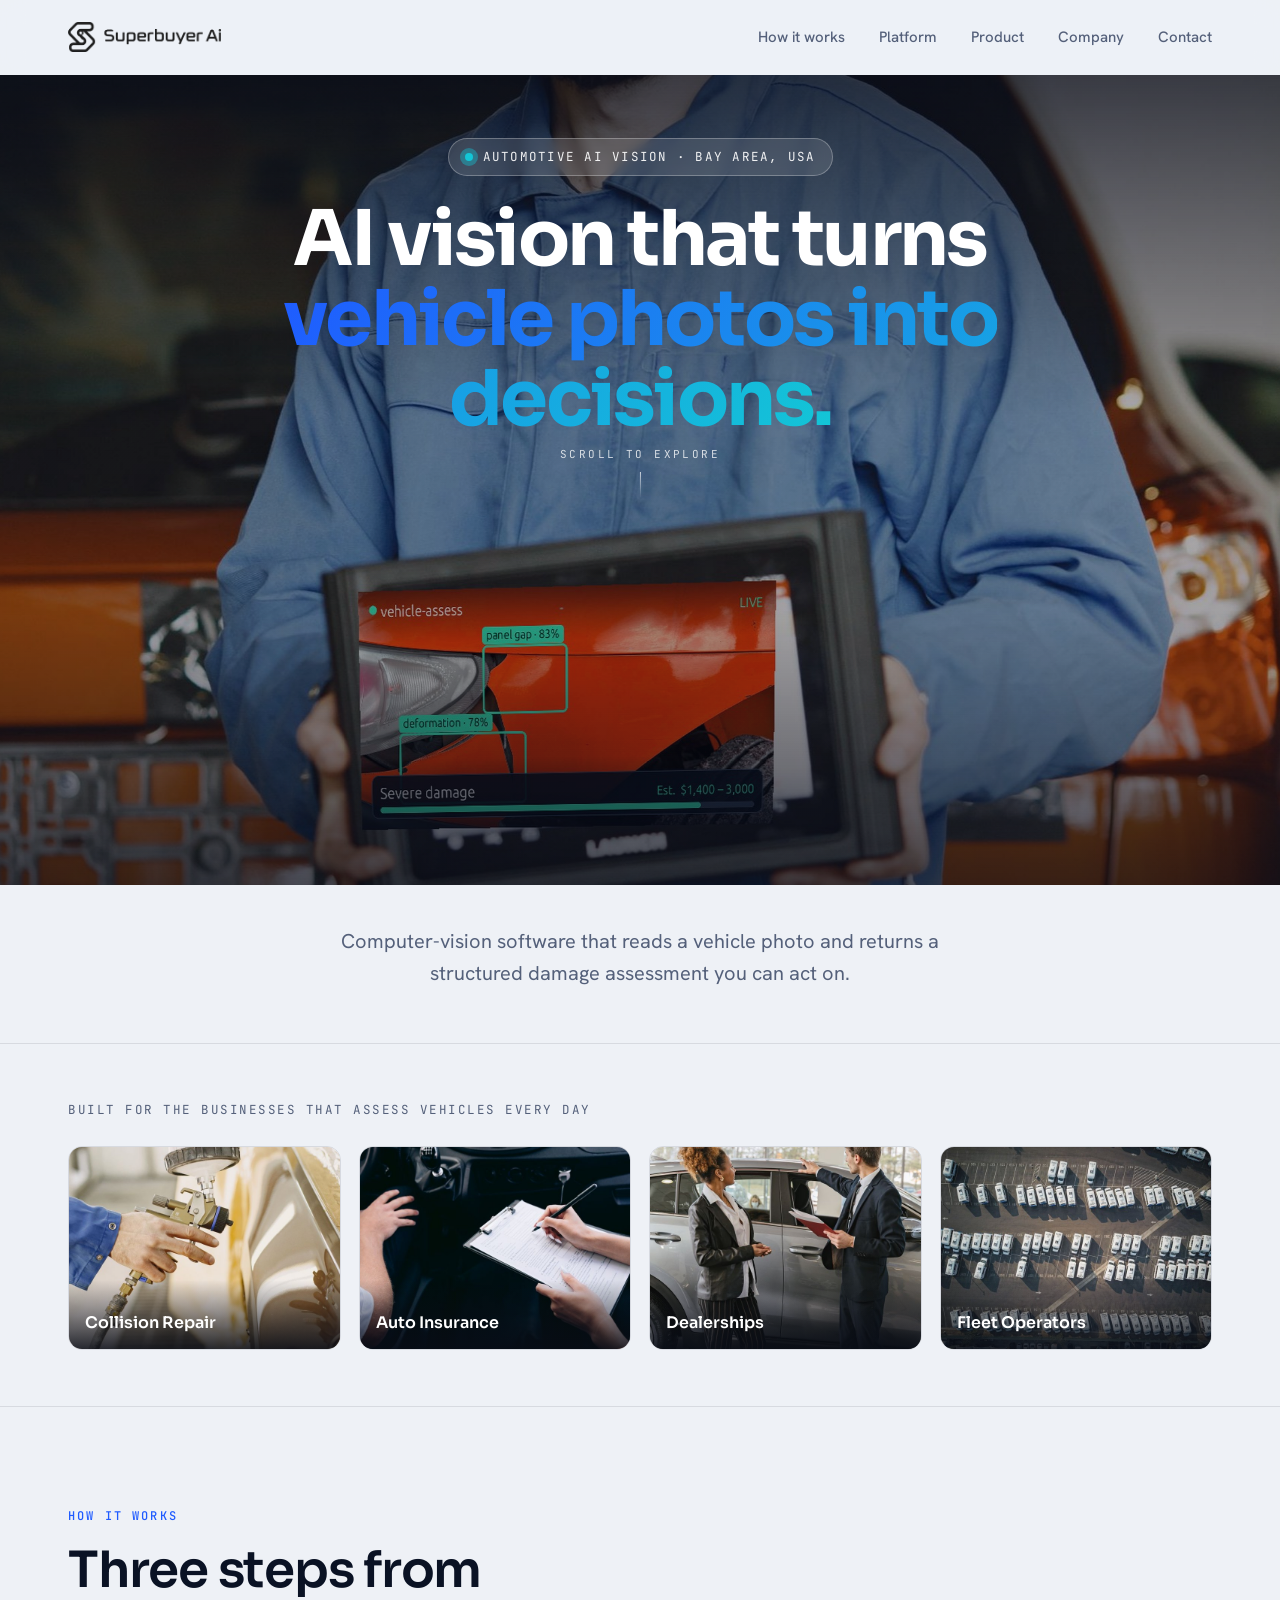
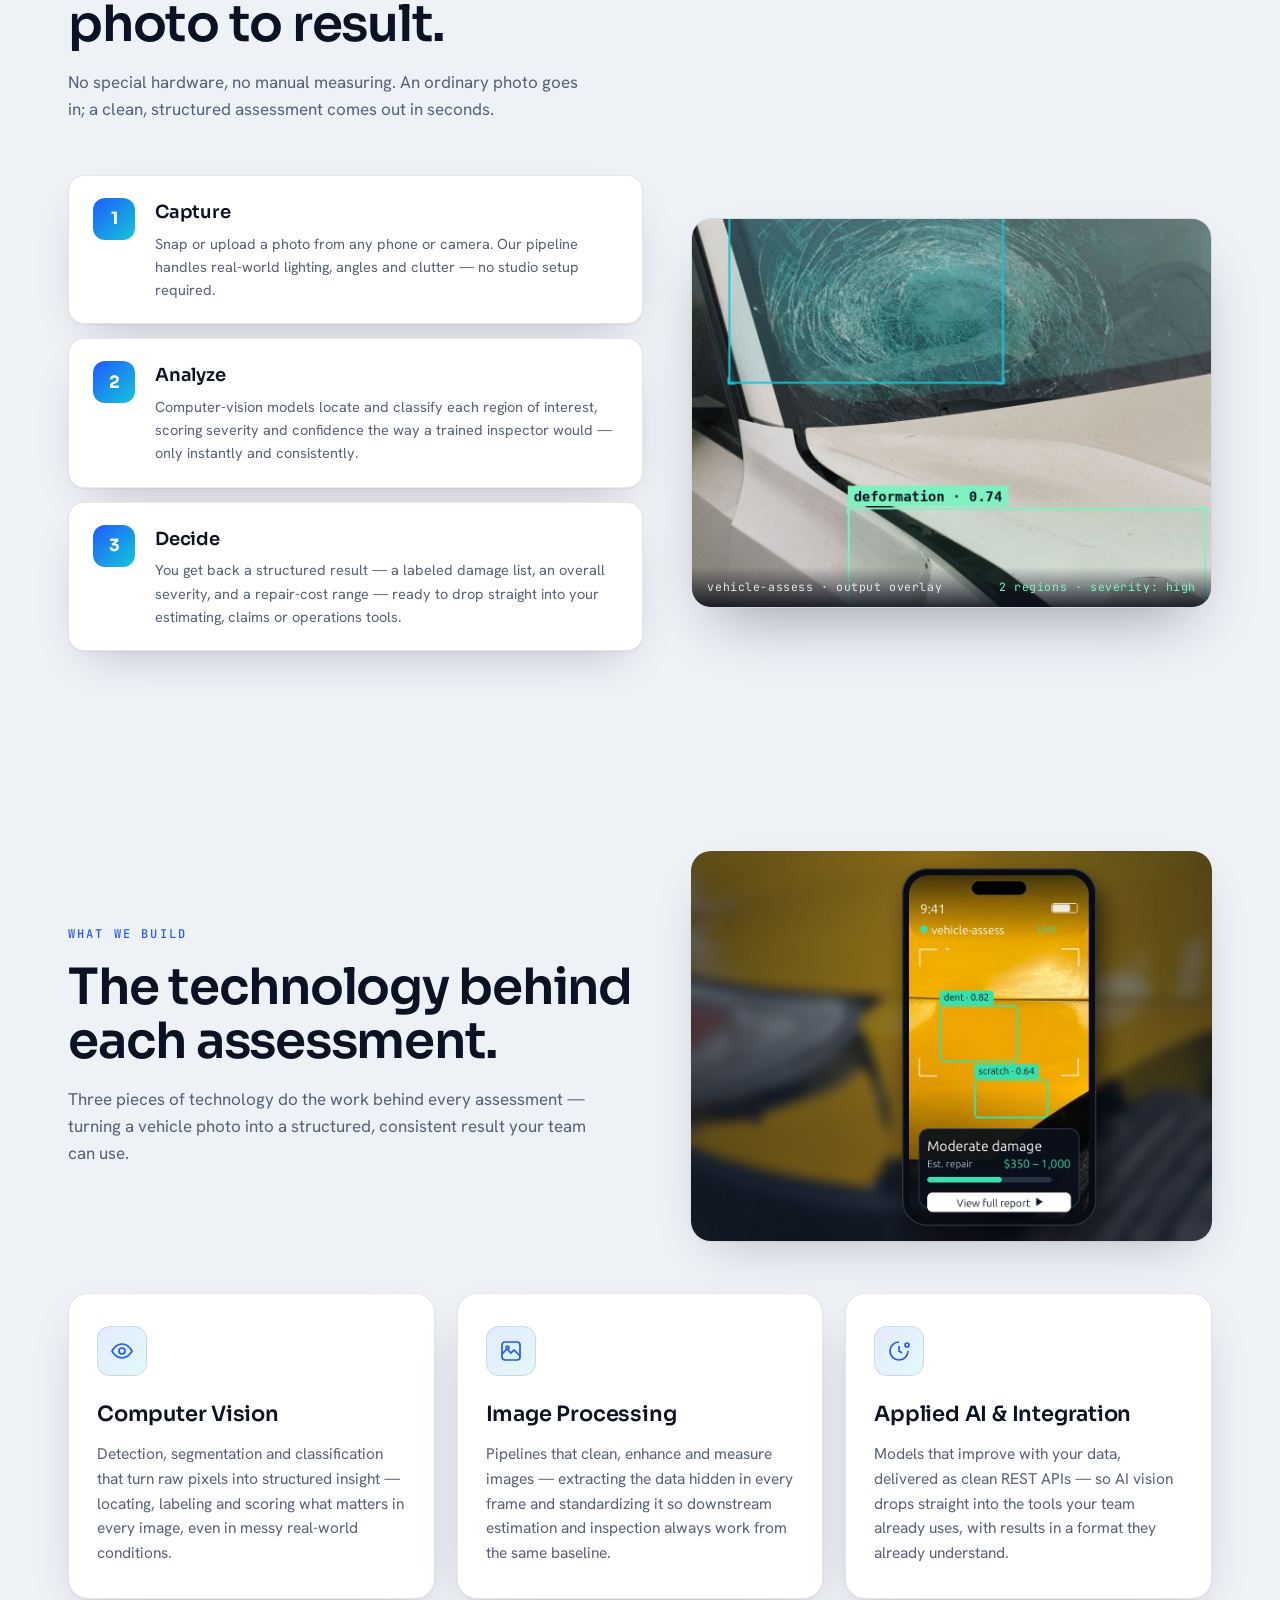
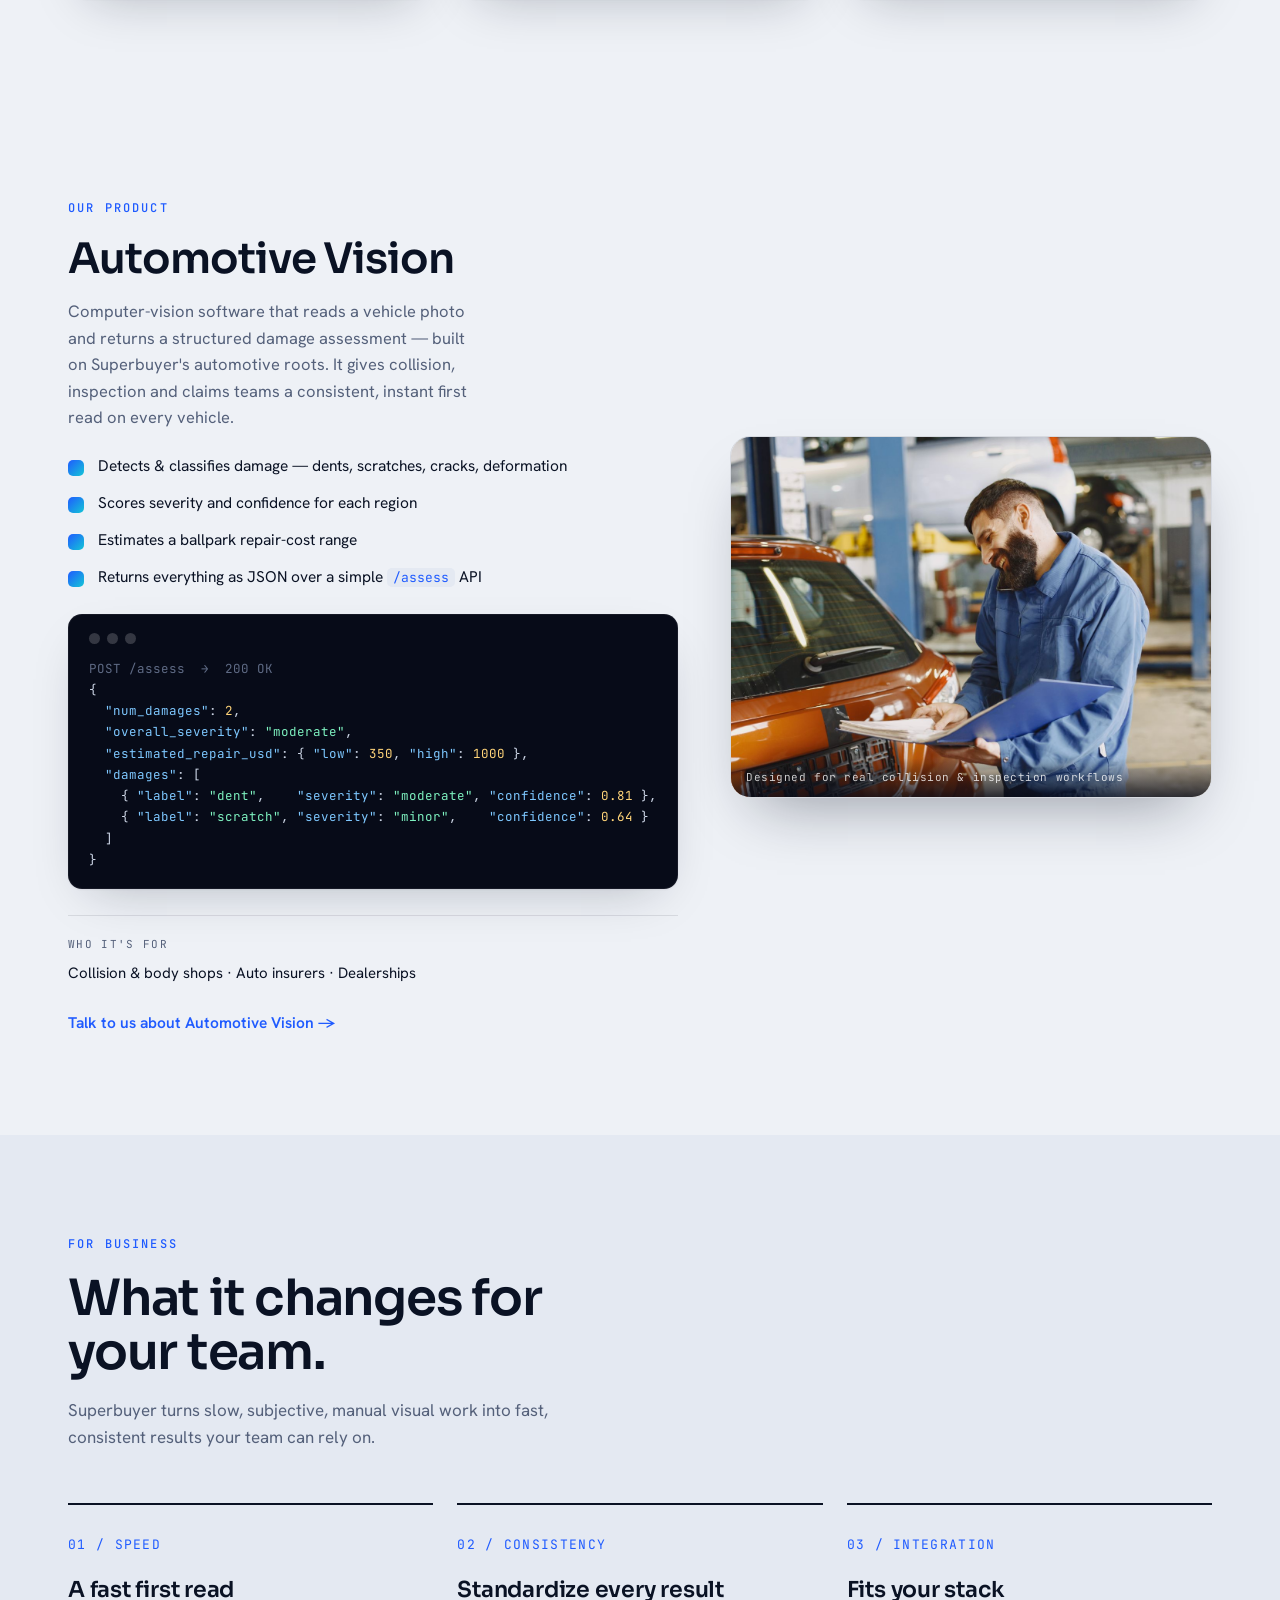
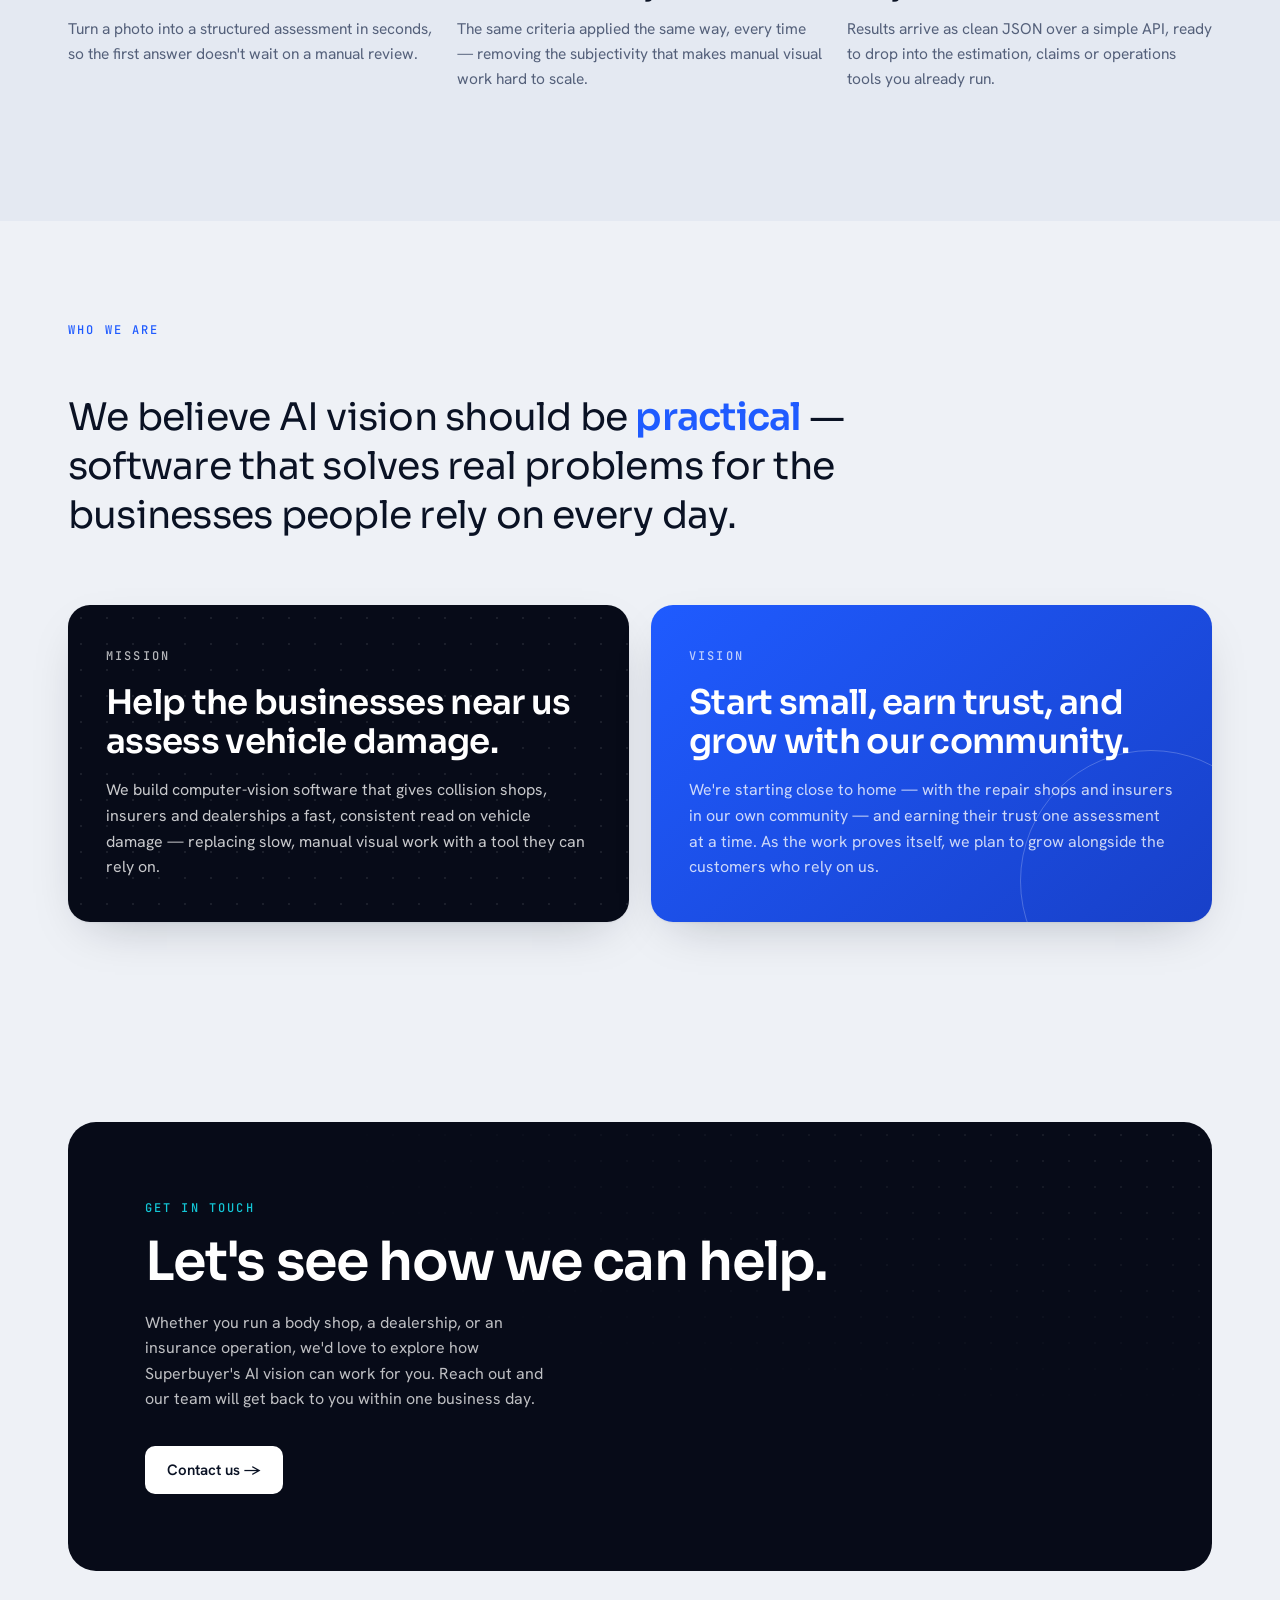
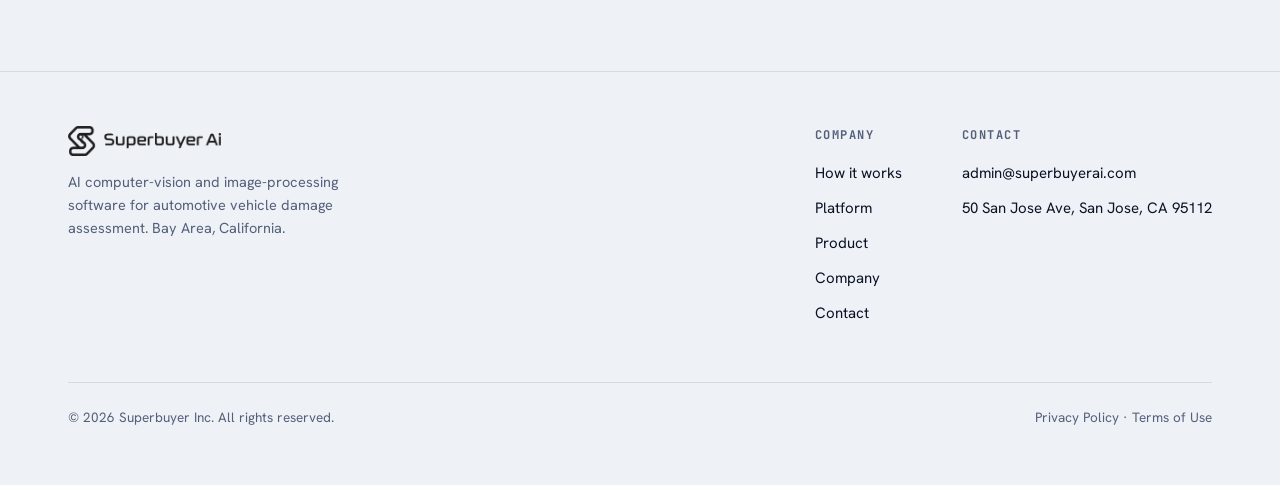
==== commit 015b3506: "Redesign hero as a full-bleed background + reuse phone visual - Full-bleed hero: technician holding " ====
--- a/index.html
+++ b/index.html
@@ -41,25 +41,21 @@
   </div>
 </nav>
 
-<header>
-  <div class="dotgrid"></div>
-  <div class="wrap hero-grid">
-    <div class="hero-copy">
+<header class="hero-bg">
+  <img class="hero-bgimg" src="images/hero-bg.jpg" alt="An auto technician holding a tablet that shows Superbuyer's AI assessment of the car behind him — detected damage boxed with confidence scores" />
+  <div class="hero-overlay"></div>
+  <div class="wrap hero-inner">
     <div class="eyebrow reveal"><span class="pulse"></span><span class="t">AUTOMOTIVE AI VISION · BAY AREA, USA</span></div>
     <h1 class="reveal">AI vision that turns <span class="grad">vehicle photos into decisions.</span></h1>
-    <p class="lead reveal">Superbuyer builds computer-vision and image-processing software for the automotive and insurance industries — software that reads a vehicle photo, understands the damage, and returns an assessment you can act on.</p>
-    <div class="hero-cta reveal">
-      <a href="contact.html" class="btn">Partner with us →</a>
-      <a href="#how" class="btn ghost">See how it works</a>
-    </div>
-    </div><!-- /hero-copy -->
-
-    <!-- Phone running a live vehicle-damage assessment -->
-    <div class="hero-visual">
-      <img src="images/hero-phone.jpg" alt="A smartphone running Superbuyer's vehicle-damage assessment — detected damage highlighted with an estimated repair cost" />
-    </div>
+    <a class="scroll-cue" href="#how">SCROLL TO EXPLORE</a>
   </div>
 </header>
+
+<div class="hero-sub">
+  <div class="wrap">
+    <p class="lead reveal">Computer-vision software that reads a vehicle photo and returns a structured damage assessment you can act on.</p>
+  </div>
+</div>
 
 <div class="strip">
   <div class="wrap">
@@ -105,10 +101,15 @@
 
 <section id="platform">
   <div class="wrap">
-    <div class="sec-head reveal">
-      <div class="tag">What we build</div>
-      <h2 class="sec-title">The technology behind each assessment.</h2>
-      <p class="sec-note">Three pieces of technology do the work behind every assessment — turning a vehicle photo into a structured, consistent result your team can use.</p>
+    <div class="platform-head">
+      <div class="sec-head reveal">
+        <div class="tag">What we build</div>
+        <h2 class="sec-title">The technology behind each assessment.</h2>
+        <p class="sec-note">Three pieces of technology do the work behind every assessment — turning a vehicle photo into a structured, consistent result your team can use.</p>
+      </div>
+      <div class="platform-visual reveal">
+        <img src="images/hero-phone.jpg" alt="A smartphone running Superbuyer's vehicle-damage assessment — detected damage highlighted with an estimated repair cost" />
+      </div>
     </div>
     <div class="cards">
       <div class="card reveal">
--- a/styles.css
+++ b/styles.css
@@ -96,6 +96,30 @@
 .lead{font-size:clamp(17px,2vw,20px);color:var(--ink-soft);max-width:54ch;margin-top:26px}
 .hero-cta{display:flex;gap:14px;margin-top:38px;flex-wrap:wrap}
 
+/* ---------- full-bleed background hero ---------- */
+.hero-bg{position:relative;min-height:clamp(620px,90vh,880px);display:flex;align-items:flex-start;overflow:hidden;padding:0}
+.hero-bgimg{position:absolute;inset:0;width:100%;height:100%;object-fit:cover;object-position:center 72%;z-index:0;animation:heroZoom 16s ease-out both}
+@keyframes heroZoom{from{transform:scale(1.08)}to{transform:scale(1)}}
+.hero-overlay{position:absolute;inset:0;z-index:1;background:
+  linear-gradient(180deg,rgba(7,11,24,.76) 0%,rgba(7,11,24,.30) 42%,rgba(7,11,24,.32) 66%,rgba(7,11,24,.72) 100%)}
+.hero-inner{position:relative;z-index:2;text-align:center;max-width:880px;margin:0 auto;padding-top:clamp(40px,7vh,86px);padding-bottom:84px}
+.hero-sub{padding:40px 0 6px;text-align:center}
+.hero-sub .lead{margin:0 auto;max-width:58ch}
+.hero-sub .hero-cta{justify-content:center;margin-top:26px}
+.hero-inner .eyebrow{background:rgba(255,255,255,.12);border-color:rgba(255,255,255,.28);box-shadow:none;backdrop-filter:blur(6px)}
+.hero-inner .eyebrow span.t{color:rgba(255,255,255,.92)}
+.hero-inner h1{color:#fff;margin-top:24px}
+.hero-inner .lead{color:rgba(255,255,255,.86);margin-left:auto;margin-right:auto}
+.hero-inner .hero-cta{justify-content:center}
+.hero-inner .btn.ghost{color:#fff;border-color:rgba(255,255,255,.55)}
+.hero-inner .btn.ghost:hover{background:#fff;color:var(--ink);border-color:#fff}
+.scroll-cue{position:absolute;left:50%;bottom:26px;transform:translateX(-50%);z-index:2;
+  font-family:"JetBrains Mono",monospace;font-size:11px;letter-spacing:.22em;color:rgba(255,255,255,.78);
+  text-decoration:none;display:inline-flex;flex-direction:column;align-items:center;gap:8px}
+.scroll-cue::after{content:"";width:1px;height:26px;background:linear-gradient(rgba(255,255,255,.75),transparent);animation:scrollLine 1.8s ease-in-out infinite}
+@keyframes scrollLine{0%,100%{opacity:.3;transform:scaleY(.55)}50%{opacity:1;transform:scaleY(1)}}
+@media(prefers-reduced-motion:reduce){.hero-bgimg{animation:none}.scroll-cue::after{animation:none}}
+
 /* route motif card */
 .route{margin-top:64px;background:var(--night);border-radius:22px;padding:30px 32px;color:#fff;
   position:relative;overflow:hidden;box-shadow:var(--shadow)}
@@ -141,6 +165,10 @@
 .card h3{font-family:"Sora";font-weight:600;font-size:21px;margin:22px 0 10px;letter-spacing:-.01em}
 .card p{color:var(--ink-soft);font-size:15.5px}
 @media(max-width:860px){.cards{grid-template-columns:1fr}}
+.platform-head{display:grid;grid-template-columns:1.05fr .95fr;gap:48px;align-items:center;margin-bottom:52px}
+.platform-head .sec-head{margin-bottom:0;max-width:none}
+.platform-visual img{display:block;width:100%;height:auto;border-radius:20px;box-shadow:var(--shadow)}
+@media(max-width:860px){.platform-head{grid-template-columns:1fr;gap:30px}}
 
 /* value / benefits band */
 #value{background:var(--bg-2)}
@@ -229,13 +257,11 @@
 .info-item a:hover{color:var(--accent)}
 .info-item p span{display:block;font-weight:400;font-size:15px;color:var(--ink-soft)}
 
-.map{margin-top:6px;border-radius:18px;overflow:hidden;border:1px solid var(--line);box-shadow:var(--shadow);
-  height:220px;position:relative;background:var(--night)}
-.map .dotgrid{position:absolute;inset:0;opacity:.2;background-image:radial-gradient(rgba(255,255,255,.5) 1px,transparent 1px)}
-.map .pin{position:absolute;left:50%;top:48%;transform:translate(-50%,-50%);text-align:center}
-.map .pin .dot{width:18px;height:18px;border-radius:50%;background:var(--accent-2);margin:0 auto;position:relative;box-shadow:0 0 0 6px rgba(19,198,214,.2)}
-.map .pin .dot::after{content:"";position:absolute;inset:-6px;border-radius:50%;border:1px solid var(--accent-2);opacity:.5;animation:ping 2s ease-out infinite}
-.map .pin span{display:block;margin-top:12px;font-family:"JetBrains Mono",monospace;font-size:12px;letter-spacing:.12em;color:rgba(255,255,255,.75);text-transform:uppercase}
+.map{margin-top:6px;display:block;border-radius:18px;overflow:hidden;border:1px solid var(--line);box-shadow:var(--shadow);
+  height:280px;position:relative;background:var(--night);text-decoration:none}
+.map img{position:absolute;inset:0;width:100%;height:100%;object-fit:cover;object-position:center;transition:transform .5s cubic-bezier(.22,.61,.36,1)}
+.map:hover img{transform:scale(1.04)}
+.map-tag{position:absolute;left:12px;bottom:12px;z-index:2;padding:7px 12px;border-radius:999px;background:rgba(10,16,26,.82);color:#fff;font-family:"JetBrains Mono",monospace;font-size:11.5px;letter-spacing:.05em}
 
 /* form column */
 .form-card{background:var(--card);border:1px solid var(--line);border-radius:22px;padding:38px 36px;box-shadow:var(--shadow)}
